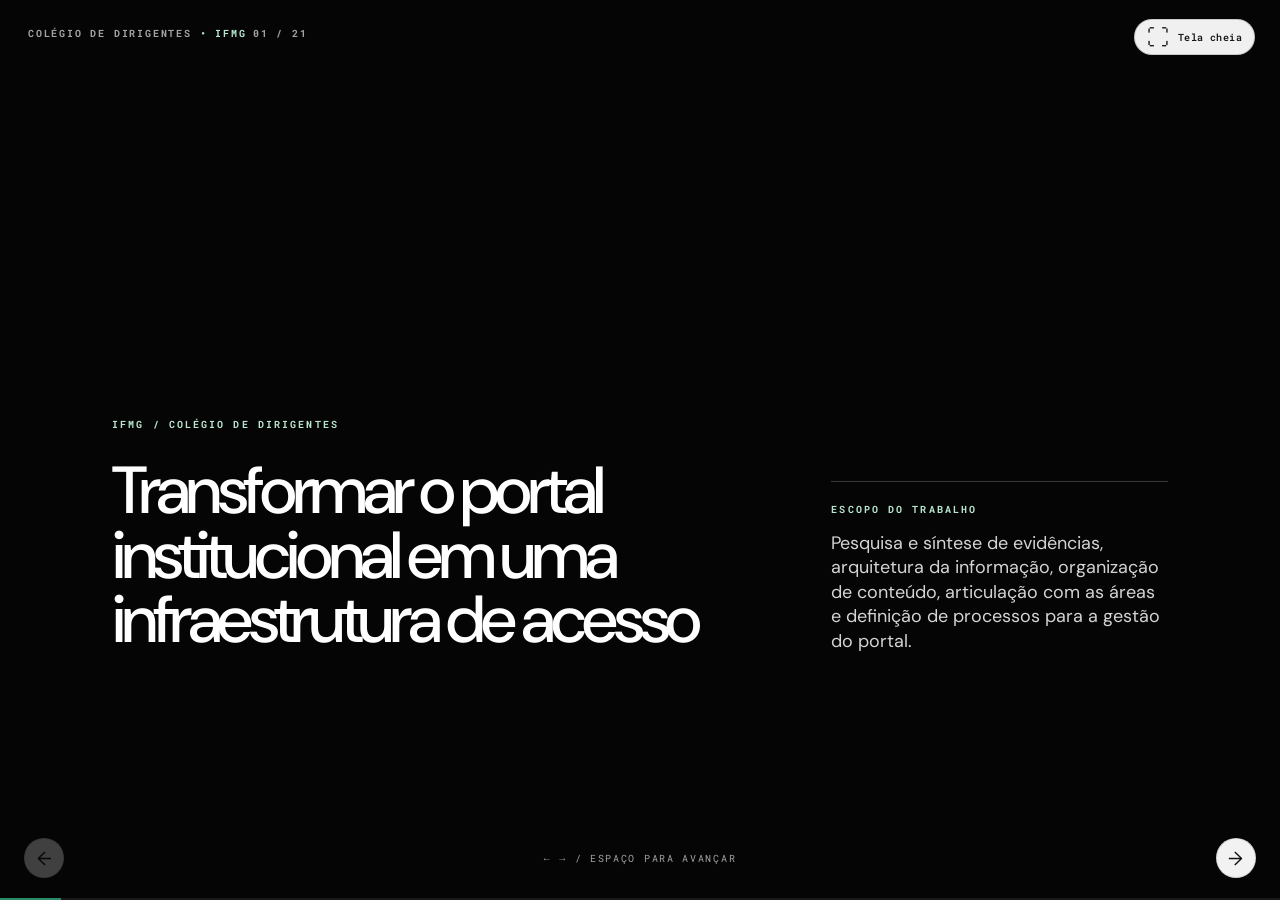
==== codir/index.html @ 14ea2010 "Move before-after portal graph comparison immediately before final CODIR synthesis" ====
<!doctype html>
<html lang="pt-BR">
<head>
  <meta charset="utf-8">
  <meta name="viewport" content="width=device-width, initial-scale=1">
  <meta name="color-scheme" content="light dark">
  <meta name="description" content="Pesquisa, arquitetura da informação e governança do portal do IFMG. Apresentação para o Colégio de Dirigentes.">
  <title>IFMG | Pesquisa e arquitetura de acesso ao portal</title>
  <link rel="preconnect" href="https://fonts.googleapis.com">
  <link rel="preconnect" href="https://fonts.gstatic.com" crossorigin>
  <link href="https://fonts.googleapis.com/css2?family=DM+Sans:wght@400;500;600;700&family=Roboto+Mono:wght@400;500;600;700&display=swap" rel="stylesheet">
  <link rel="stylesheet" href="./styles.css">
  <script src="./script.js" defer></script>
</head>
<body>
  <div class="presentation" id="presentation">
    <header class="deck-meta" aria-label="Informações da apresentação">
      <span>Colégio de Dirigentes <span class="accent">• IFMG</span></span>
      <span aria-live="polite" id="slide-counter">01 / 21</span>
    </header>
    <button id="fullscreen-toggle" class="fullscreen-toggle" type="button" aria-label="Ativar tela cheia" aria-pressed="false" title="Ativar tela cheia">
      <span class="fullscreen-icon" aria-hidden="true">⛶</span>
      <span class="fullscreen-label">Tela cheia</span>
    </button>
    <main id="deck" aria-label="Estudo de caso do portal do IFMG">

      <section class="slide dark is-active" data-title="Apresentação" aria-label="Slide 1: Apresentação">
        <div class="slide-inner cover-grid">
          <div class="cover-title">
            <p class="overline mint">IFMG / Colégio de Dirigentes</p>
            <h1>Transformar o portal institucional em uma infraestrutura de acesso</h1>
          </div>
          <div class="cover-side">
            <p class="overline mint">Escopo do trabalho</p>
            <p>Pesquisa e síntese de evidências, arquitetura da informação, organização de conteúdo, articulação com as áreas e definição de processos para a gestão do portal.</p>
          </div>
        </div>
      </section>

      <section class="slide dark graph-intro-slide" data-title="Mapa da Reitoria" aria-label="Slide 2: Mapa da Reitoria" hidden>
        <div class="slide-inner graph-intro-inner">
          <div class="graph-intro-heading">
            <p class="overline mint">O ponto de partida / portal da Reitoria</p>
            <h2>Centenas de páginas conectadas. Onde está o caminho para quem precisa de um serviço?</h2>
          </div>
          <div class="graph-intro-viewport">
            <iframe id="reitoria-graph" title="Mapa interativo das páginas e conexões da estrutura anterior do portal da Reitoria do IFMG" src="./grafo/index.html" loading="lazy" allowfullscreen></iframe>
          </div>
          <div class="graph-intro-caption">
            <span>Visualização exploratória das páginas e de seus vínculos. As linhas não representam trajetos reais dos visitantes.</span>
            <a href="https://github.com/leorruas/sitedoifmggrafo" target="_blank" rel="noopener noreferrer">Fonte: grafo da Reitoria ↗</a>
          </div>
        </div>
      </section>

      <section class="slide" data-title="O problema" aria-label="Slide 3: O problema" hidden>
        <div class="slide-inner">
          <div class="slide-heading"><p class="overline green">O problema</p><h2>O desafio é facilitar o acesso aos serviços sem exigir que o público conheça a estrutura do IFMG</h2></div>
          <div class="cols cols-8-4 align-center">
            <figure class="screenshot"><figcaption><span>Portal atual / página inicial</span><span>Página inicial</span></figcaption><div class="shot"><img src="https://leoruas.com/ge-vernova/old-ifmg-portal.png" alt="Portal atual do IFMG, com diferentes níveis de navegação governamental, institucional e de serviços" loading="lazy"></div></figure>
            <div class="side-copy"><h3>A página atual reúne três modelos de navegação que competem entre si.</h3>
              <div class="notes"><div class="note"><strong>Estrutura institucional em primeiro lugar</strong><p>Camadas governamentais e institucionais disputam a atenção antes mesmo de o visitante iniciar uma tarefa.</p></div><div class="note"><strong>Serviços misturados a sistemas</strong><p>Processos seletivos, sistemas para servidores, ouvidoria, imprensa e orçamento aparecem no mesmo nível de navegação.</p></div><div class="note"><strong>Notícias como caminho alternativo</strong><p>Notícias publicadas em ordem cronológica reúnem ações com prazo definido que precisam de páginas permanentes de serviço.</p></div></div>
            </div>
          </div>
        </div>
      </section>

      <section class="slide" data-title="Evidências" aria-label="Slide 4: Evidências" hidden>
        <div class="slide-inner">
          <div class="slide-heading"><p class="overline green">Evidências</p><h2>As páginas mais acessadas indicavam onde as pessoas buscavam informações e serviços</h2></div>
          <div class="cols cols-8-4 align-bottom">
            <div class="graph"><div class="graph-total"><b>8,5 mi</b><span class="overline muted">visualizações anuais / 100 mil endereços analisados</span></div>
              <div class="bar-row"><div class="bar-top"><span>Ecossistema de notícias</span><span>2,52 mi · 29,57%</span></div><div class="bar"><i style="width:100%"></i></div></div>
              <div class="bar-row"><div class="bar-top"><span>Busca interna</span><span>1,05 mi · 12,29%</span></div><div class="bar"><i style="width:41.6%"></i></div></div>
              <div class="bar-row"><div class="bar-top"><span>Processos seletivos</span><span>790 mil · 9,28%</span></div><div class="bar"><i style="width:31.4%"></i></div></div>
              <div class="bar-row"><div class="bar-top"><span>Página inicial</span><span>567 mil · 6,66%</span></div><div class="bar"><i style="width:22.5%"></i></div></div>
              <p class="source-line">Fonte: exportação anual do GA4, de 13 abr. 2025 a 14 abr. 2026</p>
            </div>
            <div class="notes"><div class="note"><strong>Consequência para o projeto</strong><p>A navegação principal precisava facilitar o acesso a processos seletivos, cursos, notícias, busca e páginas dos campi.</p></div><div class="note"><strong>Limite da evidência</strong><p>O volume de acessos ajudou a definir o que investigar, mas não permitiu identificar os visitantes nem confirmar se concluíram suas tarefas.</p></div></div>
          </div>
        </div>
      </section>

      <section class="slide" data-title="Diagnóstico da busca" aria-label="Slide 5: Diagnóstico da busca" hidden>
        <div class="slide-inner">
          <div class="slide-heading"><p class="overline green">Diagnóstico da busca</p><h2>A busca interna tinha um volume comparável ao dos processos seletivos, mas indicadores de uso muito piores</h2></div>
          <div class="cols cols-8-4 align-center">
            <div><div class="audit-grid" role="table" aria-label="Comparação entre busca interna e processos seletivos"><div class="audit-h" role="columnheader">Grupo de páginas analisado</div><div class="audit-h" role="columnheader">Taxa de rejeição</div><div class="audit-h" role="columnheader">Tempo de engajamento</div>
                <div class="audit-name" role="cell">Busca interna <small>1,05 mi de visualizações</small></div><div class="audit-number green-text" role="cell">79,13%</div><div class="audit-number" role="cell">5,58 s</div>
                <div class="audit-name" role="cell">Processos seletivos <small>790 mil visualizações</small></div><div class="audit-number" role="cell">16,62%</div><div class="audit-number" role="cell">23,09 s</div>
              </div><p class="highlight-line">Uma das variantes de endereço, <span class="green-text">/portal/search</span>, apresentou taxa de rejeição de 95,03% e tempo de engajamento de 0,20 segundo.</p></div>
            <div><div class="notes"><div class="note"><strong>Interpretação</strong><p>A busca tinha relevância semelhante à dos processos seletivos em volume. Os indicadores sugeriam problemas de experiência e possíveis limitações na medição.</p></div><div class="note"><strong>Resposta de projeto</strong><p>Unificar o endereço da busca e medir termos pesquisados, cliques nos resultados, refinamentos, buscas sem retorno, ações principais e saídas para sistemas externos.</p></div></div><p class="source-line">Fonte: exportação anual do GA4, agrupamentos de endereços auditados</p></div>
          </div>
        </div>
      </section>

      <section class="slide" data-title="Pesquisa com apoio de IA" aria-label="Slide 6: Pesquisa com apoio de IA" hidden>
        <div class="slide-inner">
          <div class="slide-heading"><p class="overline green">Pesquisa com apoio de IA</p><h2>A IA acelerou a síntese, enquanto os critérios de evidência definiram quais conclusões eram sustentáveis</h2></div>
          <div class="cols cols-8-4 align-center">
            <div><div class="process-grid">
              <article><p class="overline green">01 / Fontes</p><h3>Dados de acesso, entrevistas, testes e contribuições das áreas envolvidas</h3></article>
              <article><p class="overline green">02 / Conferência</p><h3>Conferir unidades, dados ausentes, duplicidades, filtros e totais antes da análise</h3></article>
              <article><p class="overline green">03 / Síntese</p><h3>Usar modelos de linguagem para organizar e cruzar informações, sem inventar evidências</h3></article>
              <article class="selected"><p class="overline green">04 / Decisão</p><h3>Classificar o grau de certeza antes de transformar os achados em decisões de projeto</h3></article>
            </div><div class="evidence-scale"><span>Evidência direta</span><span>Síntese validada</span><span>Inferência <small>com grau de confiança</small></span><span>Hipótese</span><span class="green-text">Recomendação</span></div></div>
            <div class="side-copy"><h3>A organização da pesquisa em uma base de conhecimento permitiu revisar fontes, reproduzir análises e usar IA com mais controle.</h3><div class="notes"><div class="note"><strong>Método adotado</strong><p>Foram definidos critérios de registro para que cada relatório informasse a origem dos dados, o período analisado, as verificações realizadas e os limites das conclusões.</p></div><div class="note"><strong>Por que isso importa</strong><p>O método buscou evitar erros como confundir acessos com pessoas, tratar correlação como causa ou aceitar conclusões sem fundamento produzidas por IA.</p></div></div></div>
          </div>
        </div>
      </section>

      <section class="slide" data-title="Modelo de conteúdo" aria-label="Slide 7: Modelo de conteúdo" hidden>
        <div class="slide-inner"><div class="slide-heading"><p class="overline green">Modelo de conteúdo</p><h2>As notícias estavam sendo usadas como acesso a serviços, o que dificultava encontrar tarefas recorrentes</h2></div>
          <div class="cols cols-half">
            <article class="comparison"><p class="overline muted">Notícia em ordem cronológica</p><h3>Aviso, prazo e abertura de inscrições</h3><div class="timeline"><i></i></div><p>Útil no momento da publicação, mas cada vez mais difícil de localizar com o tempo.</p></article>
            <article class="comparison selected"><p class="overline green">Página permanente de serviço</p><h3>Quem pode solicitar, etapas, documentos e como proceder</h3><div class="action-tag">Iniciar solicitação</div><p>Caminho permanente para a tarefa, associado a notícias e avisos quando necessário.</p></article>
          </div>
        </div>
      </section>

      <section class="slide" data-title="Proposta" aria-label="Slide 8: Proposta" hidden>
        <div class="slide-inner">
          <div class="slide-heading"><p class="overline green">Proposta</p><h2>A proposta combina acesso por necessidades do público com informações sobre a estrutura institucional</h2></div>
          <div class="cols cols-8-4 align-center">
            <figure class="screenshot"><figcaption><span>Proposta / nova página inicial</span><span>Navegação da página inicial</span></figcaption><div class="shot"><img src="https://leoruas.com/ge-vernova/new-ifmg-portal.png" alt="Proposta de portal com navegação organizada por tarefas e públicos" loading="lazy"></div></figure>
            <div class="side-copy"><h3>A proposta de página inicial materializa essa organização combinada.</h3><div class="notes"><div class="note"><strong>Acessos principais</strong><p>Processos seletivos, cursos, campi e informações institucionais têm entradas claras e compartilhadas.</p></div><div class="note"><strong>Acesso por necessidade</strong><p>Estudantes, servidores, comunidade e transparência ganham caminhos reconhecíveis, sem dividir o portal em áreas isoladas.</p></div><div class="note"><strong>Acesso direto aos serviços</strong><p>O menu de estudantes apresenta serviços como assistência, bibliotecas e solicitações de atendimento.</p></div></div></div>
          </div>
        </div>
      </section>

      <section class="slide" data-title="Critérios de decisão" aria-label="Slide 9: Critérios de decisão" hidden>
        <div class="slide-inner">
          <div class="slide-heading"><p class="overline green">Critérios de decisão</p><h2>O volume de acessos foi um dos critérios, sem se sobrepor à importância dos serviços públicos</h2></div>
          <div class="cols cols-8-4 align-center">
            <div><div class="matrix-label"><span>Eixo Y · Importância institucional ↑</span><span>Eixo X · Alcance observado →</span></div>
              <div class="decision-matrix">
                <article><p class="overline green">Preservar a visibilidade</p><p>Essencial, mesmo com menos acessos</p><div class="tags"><span>Transparência</span><span>Ouvidoria</span></div></article>
                <article><p class="overline green">Prioridade na navegação</p><p>Acessos de destaque e relevância pública</p><div class="tags"><span>Processos seletivos</span></div></article>
                <article><p class="overline muted">Acesso contextual</p><p>Importante, mas mais útil no contexto da tarefa</p><div class="tags neutral"><span>Assistência estudantil</span></div></article>
                <article><p class="overline muted">Conteúdos de alta demanda</p><p>Acessos visíveis, associados a páginas de serviço permanentes</p><div class="tags neutral"><span>Cursos</span><span>Notícias</span></div></article>
              </div><div class="matrix-label"><span>Menor alcance observado</span><span>Menor importância institucional</span></div>
            </div>
            <div class="side-copy"><h3>O menu precisava considerar a demanda de acesso e a responsabilidade pública do IFMG.</h3><div class="notes"><div class="note"><strong>Critério adotado</strong><p>Dar destaque aos caminhos mais procurados e preservar o acesso direto a direitos, transparência e controle social.</p></div><div class="note"><strong>Escolha envolvida</strong><p>Um menu baseado apenas em volume de acessos poderia reduzir a visibilidade de serviços menos procurados, mas essenciais.</p></div></div></div>
          </div>
        </div>
      </section>

      <section class="slide" data-title="Modelo de conteúdo" aria-label="Slide 10: Modelo de conteúdo" hidden>
        <div class="slide-inner">
          <div class="slide-heading"><p class="overline green">Modelo de conteúdo</p><h2>O Guia do Estudante organizou sistemas em torno das tarefas, em vez dos setores responsáveis</h2></div>
          <div class="cols cols-8-4 align-center">
            <figure class="screenshot"><figcaption><span>Guia do Estudante / conteúdo por tarefa</span><span>Visualização da página</span></figcaption><div class="shot"><img src="https://leoruas.com/ge-vernova/student-guide.png" alt="Guia do Estudante com sistemas acadêmicos e serviços de apoio organizados por tarefa" loading="lazy"></div></figure>
            <div class="side-copy"><h3>A organização da informação parte do que o estudante precisa fazer.</h3><div class="notes"><div class="note"><strong>Tarefa antes do sistema</strong><p>A seção “Sistemas e ferramentas acadêmicas” reúne SUAP, Moodle, e-mail, biblioteca e Wi-Fi em torno de necessidades concretas.</p></div><div class="note"><strong>Explicação do serviço</strong><p>Cada opção explica para que serve antes de exigir que o estudante conheça a sigla ou o nome de um sistema.</p></div><div class="note"><strong>Padrão que pode ser ampliado</strong><p>O mesmo modelo de organização por tarefas pode atender estudantes, servidores, comunidade e futuros alunos.</p></div></div></div>
          </div>
        </div>
      </section>



      <!-- GUIA DO PORTAL: apresentação, navegação e consulta -->
      <section class="slide" data-title="Apresentação do guia" aria-label="Slide 11: Apresentação do guia" hidden>
        <div class="slide-inner">
          <div class="slide-heading"><p class="overline green">Guia do Portal / apresentação</p><h2>Um ponto de referência para quem cria, revisa e administra conteúdo no portal</h2></div>
          <div class="cols cols-8-4 align-center">

            <figure class="guide-figure guide-real-shot">
              <div class="guide-figure-bar"><span>Guia do Portal IFMG</span><span>Captura real da interface</span></div>
              <button class="guide-image-button" type="button" data-zoom-src="./assets/Screenshot%202026-10-14%20at%2015.56.26.png" data-zoom-alt="Página inicial do Guia do Portal: título, campo de pesquisa, entrada Comece aqui, fundamentos e perfis de administrador, moderador, editor e gestor." aria-label="Ampliar: página inicial do Guia do Portal">
                <img src="./assets/Screenshot%202026-10-14%20at%2015.56.26.png" alt="Página inicial do Guia do Portal: título, campo de pesquisa, entrada Comece aqui, fundamentos e perfis de administrador, moderador, editor e gestor." loading="lazy" decoding="async">
                <span class="guide-zoom-hint" aria-hidden="true">Ampliar ↗</span>
              </button>
              <figcaption>Página inicial: orientações iniciais, fundamentos, busca e entrada por função.</figcaption>
            </figure>
            <div class="guide-aside">
              <p class="guide-lead">O Guia do Portal reúne orientações práticas e critérios para o trabalho contínuo das equipes.</p>
              <div class="notes">
                <div class="note"><strong>Comece aqui</strong><p>Apresenta a finalidade do guia, o acesso ao Wagtail e como localizar uma orientação.</p></div>
                <div class="note"><strong>Fundamentos</strong><p>Reúne referências para linguagem simples, acessibilidade, arquitetura da informação e avaliação dos conteúdos.</p></div>
                <div class="note"><strong>Encontre sua tarefa</strong><p>O usuário pode começar pelo seu papel ou pelo campo de busca.</p></div>
              </div>
            </div>
          </div>
        </div>
      </section>

      <!-- GUIA DO PORTAL: perfis e tarefas -->
      <section class="slide" data-title="Perfis e tarefas" aria-label="Slide 12: Perfis e tarefas" hidden>
        <div class="slide-inner">
          <div class="slide-heading"><p class="overline green">Guia do Portal / organização do trabalho</p><h2>A orientação começa pela função exercida e pela tarefa que precisa ser realizada</h2></div>
          <div class="cols cols-8-4 align-center">

            <figure class="guide-figure guide-real-shot">
              <div class="guide-figure-bar"><span>Guia do Portal IFMG</span><span>Captura real da interface</span></div>
              <button class="guide-image-button" type="button" data-zoom-src="./assets/Screenshot%202026-10-14%20at%2015.57.12.png" data-zoom-alt="Página do perfil editor do Guia do Portal, com tarefas como encontrar uma página, escolher tipo de conteúdo, criar página, montar blocos e enviar para revisão." aria-label="Ampliar: página do perfil editor">
                <img src="./assets/Screenshot%202026-10-14%20at%2015.57.12.png" alt="Página do perfil editor do Guia do Portal, com tarefas como encontrar uma página, escolher tipo de conteúdo, criar página, montar blocos e enviar para revisão." loading="lazy" decoding="async">
                <span class="guide-zoom-hint" aria-hidden="true">Ampliar ↗</span>
              </button>
              <figcaption>Exemplo do perfil editor: ações descritas em linguagem de tarefa.</figcaption>
            </figure>
            <div class="guide-aside">
              <p class="guide-lead">As pessoas não precisam conhecer a organização interna do Wagtail para encontrar o procedimento adequado.</p>
              <div class="notes">
                <div class="note"><strong>Funções definidas</strong><p>Gestor, administrador, moderador e editor têm entradas que explicam responsabilidades e limites de atuação.</p></div>
                <div class="note"><strong>Tarefas concretas</strong><p>“Quero criar ou editar uma página”, “quero montar uma página com blocos” e “quero enviar para revisão” são exemplos de caminhos.</p></div>
                <div class="note"><strong>Do início à conferência</strong><p>Os procedimentos orientam a preparação, a execução, as verificações e o encaminhamento para a próxima etapa.</p></div>
              </div>
            </div>
          </div>
        </div>
      </section>

      <!-- GUIA DO PORTAL: mapa de relações -->
      <section class="slide" data-title="Mapa da estrutura" aria-label="Slide 13: Mapa da estrutura" hidden>
        <div class="slide-inner">
          <div class="slide-heading"><p class="overline green">Guia do Portal / visualização da estrutura</p><h2>Um mapa permite explorar como as páginas do portal se organizam e se relacionam</h2></div>
          <div class="cols cols-8-4 align-center">

            <figure class="guide-figure guide-real-shot">
              <div class="guide-figure-bar"><span>Guia do Portal IFMG</span><span>Captura real da interface</span></div>
              <button class="guide-image-button" type="button" data-zoom-src="./assets/Screenshot%202026-10-14%20at%2015.56.38.png" data-zoom-alt="Página Mapa da estrutura do Portal, com busca de páginas, um grafo de conexões entre páginas e painel lateral com detalhes e link para abrir uma página." aria-label="Ampliar: mapa da estrutura do portal">
                <img src="./assets/Screenshot%202026-10-14%20at%2015.56.38.png" alt="Página Mapa da estrutura do Portal, com busca de páginas, um grafo de conexões entre páginas e painel lateral com detalhes e link para abrir uma página." loading="lazy" decoding="async">
                <span class="guide-zoom-hint" aria-hidden="true">Ampliar ↗</span>
              </button>
              <figcaption>O mapa permite localizar uma página e explorar suas relações com outras.</figcaption>
            </figure>
            <div class="guide-aside">
              <p class="guide-lead">A visualização conecta a orientação de trabalho à estrutura de páginas do portal.</p>
              <div class="notes">
                <div class="note"><strong>Visão de conjunto</strong><p>O mapa representa páginas e vínculos que ajudam a compreender os caminhos de navegação.</p></div>
                <div class="note"><strong>Exploração direta</strong><p>É possível pesquisar um endereço, selecionar um nó e abrir a página correspondente no portal.</p></div>
                <div class="note"><strong>Construção gradual</strong><p>O próprio guia informa que o mapa está em construção e apresenta somente relações já mapeadas.</p></div>
              </div>
            </div>
          </div>
        </div>
      </section>

      <!-- GUIA DO PORTAL: busca atual e evolução -->
      <section class="slide" data-title="Busca por intenção" aria-label="Slide 14: Busca por intenção" hidden>
        <div class="slide-inner">
          <div class="slide-heading"><p class="overline green">Guia do Portal / evolução da busca</p><h2>Encontrar uma tarefa descrevendo o que se precisa fazer, mesmo sem conhecer o nome do procedimento</h2></div>
          <div class="cols cols-8-4 align-center">
            <div class="semantic-demo">
              <p class="overline green">Exemplo de consulta / tarefas do guia</p>
              <div class="semantic-search-bar" aria-label="Exemplo ilustrativo de uma busca por intenção"><span class="search-symbol" aria-hidden="true">⌕</span><span>Quero enviar uma página para revisão</span><span class="semantic-enter" aria-hidden="true">↵</span></div>
              <div class="semantic-results">
                <p class="overline muted">Páginas existentes do Guia do Portal relacionadas à tarefa</p>
                <div class="semantic-result"><span class="semantic-result-number">01</span><div><strong>Sou editor e quero conferir uma página antes de enviar e acompanhar seu status</strong><p>Verificar a página e acompanhar seu estado</p></div><span class="semantic-result-arrow" aria-hidden="true">↗</span></div>
                <div class="semantic-result"><span class="semantic-result-number">02</span><div><strong>Sou editor e quero enviar uma página pronta para revisão</strong><p>Encaminhar o conteúdo para moderação</p></div><span class="semantic-result-arrow" aria-hidden="true">↗</span></div>
              </div>
              <p class="guide-aside-foot">Os nomes das páginas são reais. A ordem ilustrada não corresponde a um resultado medido da busca.</p>
            </div>
            <div class="guide-aside">
              <div class="roadmap-status"><span class="roadmap-status-tag">O que já existe</span><p>Campo de pesquisa no guia, com resultados por relevância, considerando títulos, termos relacionados e aproximações de escrita.</p></div>
              <div class="roadmap-status upcoming"><span class="roadmap-status-tag">Próxima etapa</span><p>Melhorar a busca por tarefas com termos alternativos, títulos claros e ajustes de relevância a partir das consultas das pessoas.</p></div>
              <p class="guide-aside-foot">A busca complementa a navegação por função e pode melhorar sem depender de um modelo de linguagem no navegador.</p>
            </div>
          </div>
        </div>
      </section>

      <!-- GUIA DO PORTAL: IA e apoio à produção de conteúdo -->
      <section class="slide" data-title="IA e blocos do Wagtail" aria-label="Slide 15: IA e blocos do Wagtail" hidden>
        <div class="slide-inner">
          <div class="slide-heading"><p class="overline green">Guia do Portal / ferramentas de apoio</p><h2>O guia já ensina a usar IA para preparar páginas e escolher os blocos adequados no Wagtail</h2></div>
          <div class="cols cols-8-4 align-center">

            <figure class="guide-figure guide-real-shot">
              <div class="guide-figure-bar"><span>Guia do Portal IFMG</span><span>Captura real da interface</span></div>
              <button class="guide-image-button" type="button" data-zoom-src="./assets/Screenshot%202026-10-14%20at%2015.56.59.png" data-zoom-alt="Página do Guia do Portal intitulada Como usar uma IA como apoio para trabalhar com este guia; o índice inclui revisão de textos, checklists, imagens e escolha de blocos de uma página." aria-label="Ampliar: orientações de IA no guia">
                <img src="./assets/Screenshot%202026-10-14%20at%2015.56.59.png" alt="Página do Guia do Portal intitulada Como usar uma IA como apoio para trabalhar com este guia; o índice inclui revisão de textos, checklists, imagens e escolha de blocos de uma página." loading="lazy" decoding="async">
                <span class="guide-zoom-hint" aria-hidden="true">Ampliar ↗</span>
              </button>
              <figcaption>O guia apresenta instruções e exemplos de prompts para apoiar o trabalho editorial.</figcaption>
            </figure>
            <div class="guide-aside">
              <p class="guide-lead">Uma pessoa pode descrever o conteúdo que precisa criar e pedir ajuda para organizar sua estrutura.</p>
              <div class="notes">
                <div class="note"><strong>Sugestão de blocos</strong><p>A IA pode indicar quando usar Introdução, Texto, Coleção, Links, Link único ou FAQ, com base nos blocos documentados no guia.</p></div>
                <div class="note"><strong>Apoio à elaboração</strong><p>Há orientações para revisar textos, criar checklists, preparar imagens e explicar procedimentos.</p></div>
                <div class="note"><strong>Validação humana</strong><p>Fontes, permissões, conteúdo e publicação permanecem sob responsabilidade das equipes.</p></div>
              </div>
              <p class="guide-aside-foot">O guia descreve o uso de assistentes externos. A geração automática de páginas dentro do Wagtail ainda não está demonstrada como recurso ativo.</p>
              <a class="guide-link" href="https://github.com/leorruas/guiaportalifmg" target="_blank" rel="noopener noreferrer">Consultar o Guia do Portal ↗</a>
            </div>
          </div>
        </div>
      </section>

      <section class="slide" data-title="Articulação entre áreas" aria-label="Slide 16: Articulação entre áreas" hidden>
        <div class="slide-inner">
          <div class="slide-heading"><p class="overline green">Articulação entre áreas</p><h2>O trabalho entre áreas buscou distribuir responsabilidades e tornar as decisões mais claras</h2></div>
          <div class="stakeholders">
            <article><p class="overline green">PROEN</p><h3>Precisão acadêmica</h3><p>Ajudou a apresentar com mais clareza as oportunidades de estudar no IFMG, considerando referências de outras instituições e diferentes contextos acadêmicos.</p></article>
            <article><p class="overline green">DTI</p><h3>Viabilidade técnica</h3><p>Considerou limites da migração, permissões e coleções do Wagtail, além de possíveis integrações.</p></article>
            <article><p class="overline green">Comunicação dos campi</p><h3>Realidade da operação</h3><p>Contribuiu para definir responsabilidades, diferenças entre campi e condições para projetos-piloto.</p></article>
          </div><p class="collab-rule">Cada mudança precisava indicar: problema · público · evidência ou hipótese · escopo · responsável · verificação</p>
        </div>
      </section>


      <section class="slide" data-title="Testes de Ouro Branco" aria-label="Slide 17: Testes de Ouro Branco" hidden>
        <div class="slide-inner">
          <div class="slide-heading"><p class="overline green">Ouro Branco / testes de usabilidade</p><h2>As pessoas reconhecem a área de acesso, mas algumas tarefas continuam difíceis de encontrar</h2></div>
          <div class="pilot-context">
            <span class="pilot-context-main"><b>5</b> estudantes <span aria-hidden="true">·</span> 20 a 31 de agosto de 2026</span>
            <span>Protótipo do Campus Ouro Branco <span aria-hidden="true">·</span> testes moderados</span>
          </div>
          <div class="cols cols-8-4 align-center">
            <div class="pilot-results" role="group" aria-label="Conclusão de tarefas entre estudantes">
              <div class="pilot-results-head"><span>Tarefa</span><span>Conclusões observadas</span></div>
              <div class="pilot-result">
                <div class="pilot-result-top"><span>Calendário acadêmico</span><b>3 de 5</b></div>
                <div class="pilot-track" role="img" aria-label="Calendário acadêmico: 3 conclusões em 5 tentativas"><i style="width:60%"></i></div>
                <p>Dificuldade média registrada: 4,2 de 7</p>
              </div>
              <div class="pilot-result">
                <div class="pilot-result-top"><span>Monitoria</span><b>2 de 5</b></div>
                <div class="pilot-track" role="img" aria-label="Monitoria: 2 conclusões em 5 tentativas"><i style="width:40%"></i></div>
                <p>Dificuldade média registrada: 4,2 de 7</p>
              </div>
              <div class="pilot-result">
                <div class="pilot-result-top"><span>Secretaria acadêmica</span><b>4 de 4</b></div>
                <div class="pilot-track pilot-track-positive" role="img" aria-label="Secretaria acadêmica: 4 conclusões em 4 tentativas"><i style="width:100%"></i></div>
                <p>O serviço foi encontrado nas tarefas em que foi aplicado.</p>
              </div>
              <div class="pilot-result">
                <div class="pilot-result-top"><span>Biblioteca e renovação</span><b>2 de 2</b></div>
                <div class="pilot-track pilot-track-positive" role="img" aria-label="Biblioteca e renovação: 2 conclusões em 2 tentativas"><i style="width:100%"></i></div>
                <p>Dificuldade média registrada: 2 de 7.</p>
              </div>
            </div>
            <div class="pilot-reading">
              <h3>O problema se concentra na passagem do menu para a tarefa.</h3>
              <div class="notes">
                <div class="note"><strong>O que funcionou</strong><p>“Vida acadêmica” fez sentido para estudantes, e os caminhos de secretaria e biblioteca foram encontrados nas tarefas aplicadas.</p></div>
                <div class="note"><strong>O que precisa mudar</strong><p>Calendário, horários de aula e monitoria aparecem agrupados de uma forma que não comunica cada necessidade.</p></div>
                <div class="note"><strong>Limite da leitura</strong><p>As tarefas não foram aplicadas igualmente a todas as pessoas. Estes números orientam melhorias no protótipo, sem representar todo o campus.</p></div>
              </div>
            </div>
          </div>
          <p class="pilot-source">Fonte: <a href="https://github.com/leorruas/novo-portal/blob/main/02%20-%20Pesquisa%20(UXR)/testes-de-usabilidade/relatorios/02%20-%20relat%C3%B3rio%20testes%20Ouro%20Branco.md" target="_blank" rel="noopener noreferrer">relatório dos testes de Ouro Branco ↗</a>. Contagens por tarefa aplicada; não equivalem a taxas populacionais.</p>
        </div>
      </section>

      <section class="slide" data-title="Aprendizados com servidores" aria-label="Slide 18: Aprendizados com servidores" hidden>
        <div class="slide-inner">
          <div class="slide-heading"><p class="overline green">Ouro Branco / testes com servidores</p><h2>As dificuldades revelam onde a organização do campus precisa dialogar com as tarefas de trabalho</h2></div>
          <div class="pilot-context">
            <span class="pilot-context-main"><b>3</b> sessões documentadas com servidores</span>
            <span>Agosto e setembro de 2026</span>
          </div>
          <div class="pilot-cards">
            <article>
              <p class="overline green">Suporte de TI</p>
              <h3>O nome da ação importa mais do que o sistema utilizado.</h3>
              <p>Na primeira consolidação, 1 de 2 servidores encontrou o caminho. Na terceira sessão, o acesso também exigiu dicas. “Abrir chamado”, “Suporte de TI” e “Trocar senha” precisam aparecer explicitamente.</p>
            </article>
            <article>
              <p class="overline green">Documentos dos cursos</p>
              <h3>O PPC precisa ser acessível a partir do contexto do curso.</h3>
              <p>Na sessão de 8 de setembro, o PPC não foi encontrado sem intervenção: dificuldade de 7/7. O caminho por “Vida acadêmica” não era o esperado por quem buscava informações como servidora.</p>
            </article>
            <article>
              <p class="overline green">Navegação e contexto</p>
              <h3>É necessário explicar a relação entre portal geral e campus.</h3>
              <p>A terceira sessão mostrou confusão entre os dois menus e preferência pelo site anterior. Ao mesmo tempo, a orientação sobre atestado foi localizada sem dica em Gestão de Pessoas.</p>
            </article>
          </div>
        </div>
      </section>

      <section class="slide" data-title="Próxima iteração" aria-label="Slide 19: Próxima iteração" hidden>
        <div class="slide-inner">
          <div class="slide-heading"><p class="overline green">Ouro Branco / decisões a partir da pesquisa</p><h2>Os testes já indicam ajustes concretos antes de levar o modelo a outros campi</h2></div>
          <div class="cols cols-7-5 align-center">
            <figure class="screenshot"><figcaption><span>Campus Ouro Branco / protótipo</span><span>Arquitetura em validação</span></figcaption><div class="shot"><img src="https://leoruas.com/ge-vernova/ouro-branco-pilot.png" alt="Protótipo do portal de Ouro Branco, utilizado como referência para as melhorias da arquitetura acadêmica" loading="lazy"></div></figure>
            <div class="side-copy">
              <h3>A arquitetura evolui com base no comportamento observado.</h3>
              <div class="notes">
                <div class="note"><strong>Separar tarefas recorrentes</strong><p>Criar entradas claras para calendário acadêmico, horários de aula e monitoria, com destino direto para cada ação.</p></div>
                <div class="note"><strong>Criar caminhos cruzados</strong><p>Disponibilizar PPC, estágio e documentos do curso também no contexto de Cursos, preservando uma fonte de conteúdo.</p></div>
                <div class="note"><strong>Nomear ações de suporte</strong><p>Expor “Suporte de TI”, “Abrir chamado” e “Trocar senha”, explicando o encaminhamento pelo SUAP.</p></div>
                <div class="note"><strong>Corrigir e testar novamente</strong><p>Reaplicar tarefas críticas com estudantes e servidores de perfis distintos, registrando conclusão sem ajuda, dificuldade, dispositivo e versão do protótipo.</p></div>
              </div>
            </div>
          </div>
        </div>
      </section>

      <!-- ENCERRAMENTO: os dois grafos juntos para comparar a estrutura mapeada e a proposta -->
      <section class="slide dark graph-intro-slide graph-compare-slide" data-title="A transformação" aria-label="Slide 20: A transformação" hidden>
        <div class="slide-inner graph-compare-inner">
          <div class="graph-compare-heading">
            <p class="overline mint">Do diagnóstico à proposta</p>
            <h2>Da rede de páginas à organização dos caminhos de acesso</h2>
            <p>Dois mapas para visualizar a mudança na lógica de organização do portal.</p>
          </div>
          <div class="graph-compare-panels" id="graph-compare-panels">
            <figure class="graph-compare-card" data-compare-card>
              <div class="graph-compare-card-header">
                <div>
                  <p class="overline mint">Estrutura mapeada / Reitoria</p>
                  <h3>Portal atual</h3>
                </div>
                <button class="graph-compare-expand" type="button" aria-expanded="false" aria-label="Ampliar grafo do portal atual">Ampliar ↗</button>
              </div>
              <div class="graph-compare-viewport">
                <iframe id="reitoria-graph-compare" title="Grafo do portal atual da Reitoria: rede de páginas e seus vínculos" src="./grafo/index.html?comparacao=1" loading="lazy"></iframe>
              </div>
              <figcaption>Mapa de páginas e conexões da Reitoria · <a href="https://github.com/leorruas/sitedoifmggrafo" target="_blank" rel="noopener noreferrer">Ver fonte ↗</a></figcaption>
            </figure>
            <figure class="graph-compare-card" data-compare-card>
              <div class="graph-compare-card-header">
                <div>
                  <p class="overline mint">Arquitetura proposta / Portal IFMG</p>
                  <h3>Organização por necessidades</h3>
                </div>
                <button class="graph-compare-expand" type="button" aria-expanded="false" aria-label="Ampliar grafo da arquitetura proposta">Ampliar ↗</button>
              </div>
              <div class="graph-compare-viewport">
                <iframe id="guide-distance-graph" title="Grafo do Guia do Portal com distâncias de um, dois e três cliques a partir da Home" src="./grafo-guia/index.html?comparacao=1" loading="lazy"></iframe>
              </div>
              <figcaption>Distância da Home no recorte já mapeado · <a href="https://github.com/leorruas/guiaportalifmg" target="_blank" rel="noopener noreferrer">Ver fonte ↗</a></figcaption>
            </figure>
          </div>
          <p class="graph-compare-foot">Os mapas têm abrangências diferentes: a proposta ainda está em construção. A comparação mostra princípios de organização, não uma redução comprovada do número de páginas nem a conclusão de tarefas em três cliques.</p>
        </div>
      </section>




      <section class="slide dark" data-title="Síntese" aria-label="Slide 21: Síntese" hidden>
        <div class="slide-inner cover-grid closing-grid">
          <div><p class="overline mint">O que permanece</p><h2>Facilitar o acesso à informação é uma capacidade institucional que depende de organização e gestão contínuas.</h2></div>
          <div class="cover-side closing-side"><div><p class="overline mint">01 / Problema redefinido</p><p>O redesenho do portal passou a ser tratado como um problema de acesso.</p></div><div><p class="overline mint">02 / Organização proposta</p><p>Necessidades dos públicos e serviços orientaram a arquitetura da informação.</p></div><div><p class="overline mint">03 / Continuidade</p><p>A gestão do conteúdo permite manter essa organização ao longo do tempo.</p></div></div>
        </div>
      </section>

    </main>
    <dialog class="guide-lightbox" id="guide-lightbox" aria-label="Imagem do Guia do Portal ampliada">
      <div class="guide-lightbox-bar"><span>Guia do Portal IFMG</span><button type="button" id="guide-lightbox-close" aria-label="Fechar imagem ampliada">Fechar ✕</button></div>
      <img id="guide-lightbox-image" src="" alt="">
    </dialog>
    <nav class="deck-nav" aria-label="Controles da apresentação">
      <button id="previous" class="nav-arrow" type="button" aria-label="Slide anterior" disabled>←</button>
      <span class="nav-hint" aria-hidden="true">← → / espaço para avançar</span>
      <button id="next" class="nav-arrow" type="button" aria-label="Próximo slide">→</button>
    </nav>
    <div class="progress-track" aria-hidden="true"><div id="progress"></div></div>
  </div>
</body>
</html>
---- codir/styles.css ----
/* Standalone conversion of portfolio /ge-vernova. No framework or build step. */
:root {
  --paper: #fafaf8;
  --ink: #171717;
  --green: #2a8c67;
  --mint: #b7e5ce;
  --muted: #737373;
  --line: rgba(0,0,0,.10);
  --font-sans: "DM Sans", Arial, Helvetica, sans-serif;
  --font-mono: "Roboto Mono", "Courier New", monospace;
}
* { box-sizing: border-box; }
html, body { margin:0; width:100%; height:100%; }
body { font-family: var(--font-sans); color:var(--ink); background:var(--paper); overflow:hidden; }
button { font: inherit; }
button:focus-visible, a:focus-visible { outline: 3px solid var(--green); outline-offset: 4px; }
.presentation { height:100vh; height:100dvh; background:var(--paper); transition:background .35s; }
.presentation.has-dark { background: #050505; }
.deck-meta {
  position:fixed; z-index:20; top:27px; left:28px;
  display:flex; align-items:center; gap:.65em;
  font-family:var(--font-mono); font-weight:700; font-size:10px;
  line-height:1.4; letter-spacing:.18em; text-transform:uppercase; color:#a3a3a3;
}
.deck-meta .accent { color:var(--green); }
.has-dark .deck-meta .accent { color:var(--mint); }
#deck { position:relative; height:100%; width:100%; }
.slide {
  position:absolute; inset:0; display:flex; justify-content:center; align-items:center;
  overflow-y:auto; overflow-x:hidden; overscroll-behavior:contain; background:var(--paper); color:var(--ink);
  scrollbar-width:thin; scrollbar-color:#bababa transparent;
}
.slide[hidden] { display:none !important; }
.slide.dark { background:#050505; color:#fff; }
.slide.is-active .slide-inner { animation:arrive .35s ease-out both; }
@keyframes arrive { from { opacity:0; transform:translateY(20px); } to { opacity:1; transform:translateY(0); } }
.slide-inner {
  width:100%; max-width:1152px; margin:auto;
  padding:85px 48px 94px;
}
.overline { margin:0; font-family:var(--font-mono); font-size:10px; line-height:1.6; font-weight:700; letter-spacing:.21em; text-transform:uppercase; }
.green, .green-text { color:var(--green) !important; }
.mint { color:var(--mint) !important; }
.muted { color:var(--muted) !important; }
.slide-heading { max-width:960px; margin:0 0 30px; }
.slide-heading h2 {
  margin:11px 0 0; font-size:clamp(30px,3.15vw,46px); font-weight:500;
  line-height:.99; letter-spacing:-.055em; text-wrap:balance;
}
.cols { display:grid; gap:38px; }
.cols-8-4 { grid-template-columns:minmax(0,2fr) minmax(0,1fr); }
.cols-7-5 { grid-template-columns:minmax(0,7fr) minmax(0,5fr); }
.cols-half { grid-template-columns:1fr 1fr; gap:30px; }
.align-center { align-items:center; }
.align-bottom { align-items:end; }
.align-start { align-items:start; }
.side-copy h3 { font-size:24px; font-weight:500; line-height:1.12; letter-spacing:-.03em; margin:0 0 25px; }
.notes { display:grid; gap:18px; }
.note { padding-top:14px; border-top:1px solid var(--line); }
.note strong {
  display:block; font-family:var(--font-mono); color:var(--green); font-weight:700;
  font-size:10px; text-transform:uppercase; letter-spacing:.2em; line-height:1.6;
}
.note p { color:#616161; line-height:1.33; font-size:15px; margin:8px 0 0; }
.screenshot { margin:0; overflow:hidden; background:#fff; border:1px solid rgba(0,0,0,.15);
  box-shadow:0 16px 35px rgba(0,0,0,.08); }
.screenshot figcaption { display:flex; justify-content:space-between; gap:12px; border-bottom:1px solid var(--line);
  padding:9px 16px; color:#737373; font-family:var(--font-mono);
  font-size:9px; letter-spacing:.16em; line-height:1.4; text-transform:uppercase; }
.shot { width:100%; aspect-ratio:16/8.2; position:relative; overflow:hidden; }
.shot img { position:absolute; inset:0; width:100%; height:100%; object-fit:cover; object-position:top; }
.cover-grid { min-height:66vh; display:grid; grid-template-columns:2fr 1fr; gap:46px; align-items:end; }
.cover-title h1, .closing-grid h2 { margin:26px 0 0; font-size:clamp(47px,5.2vw,72px);
  font-weight:500; line-height:.97; letter-spacing:-.065em; max-width:950px; }
.cover-side { border-top:1px solid rgba(255,255,255,.20); padding-top:20px; }
.cover-side>p:not(.overline) { font-size:18px; line-height:1.36; color:#d4d4d4; margin:13px 0 0; }
.closing-grid { min-height:58vh; }
.closing-side { display:grid; gap:20px; }
.closing-side>div p:last-child { color:#a3a3a3; line-height:1.33; font-size:14px; margin:6px 0 0; }
.graph-total { display:flex; justify-content:space-between; align-items:baseline; gap:20px; margin-bottom:23px; }
.graph-total b { font-size:53px; font-weight:500; letter-spacing:-.065em; }
.graph-total .overline { font-size:9px; }
.bar-row { margin:0 0 17px; }
.bar-top { display:flex; justify-content:space-between; gap:16px; font-size:14px; margin-bottom:8px; }
.bar-top span:last-child { font-family:var(--font-mono); color:#737373; font-size:12px; white-space:nowrap; }
.bar { height:20px; background:#e5e5e5; }
.bar i { display:block; height:100%; background:var(--green); }
.source-line { margin:25px 0 0; font-family:var(--font-mono); font-size:9px;
  letter-spacing:.14em; color:#aaa; text-transform:uppercase; line-height:1.6; }
.source-line.ruled { border-top:1px solid var(--line); padding-top:14px; }
.audit-grid { display:grid; grid-template-columns:1.4fr 1fr 1fr; border-top:2px solid #171717; }
.audit-grid > * { padding:16px 6px 14px 0; border-bottom:1px solid var(--line); }
.audit-grid .audit-h { font-family:var(--font-mono); text-transform:uppercase; letter-spacing:.13em;
  color:#737373; font-size:9px; font-weight:500; }
.audit-name { font-size:20px; font-weight:500; line-height:1.35; }
.audit-name small { display:block; font-family:var(--font-mono); color:#737373; font-size:11px; font-weight:400; }
.audit-number { font-size:29px; font-weight:500; letter-spacing:-.04em; }
.highlight-line { padding-left:19px; border-left:2px solid var(--green); margin:27px 0 0;
  font-size:18px; font-weight:500; line-height:1.35; }
.process-grid { display:grid; grid-template-columns:repeat(4,minmax(0,1fr)); gap:8px; }
.process-grid article { min-height:196px; border:1px solid rgba(0,0,0,.15); padding:15px; }
.process-grid article.selected { border:2px solid var(--green); background:#f3fbf6; }
.process-grid .overline { font-size:9px; letter-spacing:.12em; }
.process-grid h3 { margin:16px 0 0; font-size:18px; line-height:1.24; letter-spacing:-.02em; font-weight:500; }
.evidence-scale { margin-top:26px; display:grid; grid-template-columns:repeat(5,minmax(0,1fr)); gap:8px; }
.evidence-scale span { border-top:2px solid #171717; padding-top:12px; font-size:9px; font-weight:500; 
  font-family:var(--font-mono); line-height:1.35; letter-spacing:.09em; text-transform:uppercase; }
.evidence-scale span:last-child { border-color:var(--green); }
.evidence-scale small { display:block; font-size:9px; letter-spacing:0; font-style:italic; text-transform:none; color:#737373; }
.comparison { min-height:300px; padding:32px; background:#fff; border:1px solid var(--line); display:flex; flex-direction:column; }
.comparison.selected { border:2px solid var(--green); background:#f3fbf6; }
.comparison h3 { margin:24px 0 0; font-size:30px; font-weight:500; letter-spacing:-.03em; line-height:1.1; max-width:420px; }
.comparison p:last-child { margin:14px 0 0; font-size:14px; color:#737373; }
.timeline { margin-top:auto; padding-top:38px; height:8px; }
.timeline:before { content:""; display:block; height:8px; width:100%; background:#e5e5e5; }
.timeline i { display:block; background:#a3a3a3; height:8px; margin-top:-8px; width:40%; }
.action-tag { align-self:flex-start; background:var(--green); color:#fff; margin-top:auto; padding:12px 15px;
  font-size:11px; letter-spacing:.12em; font-weight:700; text-transform:uppercase; }
.matrix-label { display:flex; justify-content:space-between; gap:10px; margin:0 0 12px;
  color:#737373; text-transform:uppercase; font-size:9px; letter-spacing:.15em; font-family:var(--font-mono); }
.decision-matrix + .matrix-label { margin:12px 0 0; }
.decision-matrix { display:grid; grid-template-columns:1fr 1fr; grid-template-rows:1fr 1fr;
  min-height:315px; background:#fff; border:1px solid rgba(0,0,0,.3); }
.decision-matrix article { padding:20px; min-width:0; }
.decision-matrix article:nth-child(odd) { border-right:1px solid var(--line); }
.decision-matrix article:nth-child(-n+2) { border-bottom:1px solid var(--line); }
.decision-matrix .overline { font-size:9px; letter-spacing:.13em; }
.decision-matrix article>p:nth-child(2) { margin:7px 0 15px; max-width:205px; font-size:13px; line-height:1.25; color:#737373; }
.tags { display:flex; flex-wrap:wrap; gap:7px; }
.tags span { padding:7px 11px; border-radius:20px; color:#fff; font-size:11px; font-weight:700; background:var(--green); }
.tags.neutral span { background:#404040; }
.mini-gallery { display:grid; grid-template-columns:repeat(3,minmax(0,1fr)); gap:12px; }
.mini-shot { background:#0a0a0a; border:1px solid #ddd; margin:0; min-width:0; }
.mini-shot img { width:100%; aspect-ratio:4/3; display:block; object-fit:cover; object-position:top; }
.mini-shot figcaption { color:#d4d4d4; border-top:1px solid #404040; padding:10px;
  font-family:var(--font-mono); text-transform:uppercase; letter-spacing:.10em; font-size:9px; line-height:1.3; }
.operating-intro { font-size:18px; font-weight:600; line-height:1.25; margin:0 0 20px; }
.stakeholders { display:grid; grid-template-columns:repeat(3,minmax(0,1fr)); gap:24px; }
.stakeholders article { border:1px solid var(--line); padding:27px; }
.stakeholders h3 { margin:32px 0 17px; font-weight:500; line-height:1.12; font-size:28px; letter-spacing:-.03em; }
.stakeholders article>p:last-child { font-size:14px; line-height:1.5; color:#616161; }
.collab-rule { margin:36px 0 0; padding-top:24px; text-align:center; border-top:1px solid var(--line);
 font-family:var(--font-mono); font-size:11px; text-transform:uppercase; letter-spacing:.12em; color:#616161; }
/* Modo de apresentação em tela cheia */
.fullscreen-toggle {
  position:fixed; top:19px; right:25px; z-index:22;
  display:inline-flex; gap:9px; align-items:center; justify-content:center;
  min-height:36px; padding:7px 12px;
  border:1px solid rgba(0,0,0,.16); border-radius:20px;
  background:rgba(255,255,255,.94); color:#171717;
  font-family:var(--font-mono); font-size:10px; font-weight:600;
  letter-spacing:.04em; cursor:pointer;
  transition:border-color .2s, background .2s;
}
.fullscreen-toggle:hover { border-color:var(--green); }
.fullscreen-toggle .fullscreen-icon { font-size:22px; font-weight:400; line-height:.7; }
.fullscreen-toggle[hidden] { display:none !important; }
@media(max-width:700px) {
  .fullscreen-toggle { top:10px; right:12px; width:36px; height:36px; padding:0; }
  .fullscreen-toggle .fullscreen-label { display:none; }
  .deck-meta { right:60px; }
}
.deck-nav { position:fixed; inset:auto 24px 22px; z-index:20; display:flex; align-items:center; justify-content:space-between; pointer-events:none; }
.nav-arrow { display:grid; place-items:center; width:40px; height:40px; border:1px solid rgba(0,0,0,.12);
  border-radius:50%; color:#111; background:rgba(255,255,255,.95); font-size:19px; cursor:pointer; pointer-events:auto;
  transition:border-color .2s,opacity .2s; }
.nav-arrow:not(:disabled):hover { border-color:#111; }
.nav-arrow:disabled { opacity:.25; cursor:not-allowed; }
.nav-hint { font-family:var(--font-mono); color:#a3a3a3; font-size:10px; letter-spacing:.17em; text-transform:uppercase; text-align:center; }
.progress-track { position:fixed; bottom:0; height:2px; left:0; right:0; z-index:21; background:rgba(128,128,128,.16); }
#progress { width:7.692%; height:100%; background:var(--green); transition:width .3s; }
@media (max-width:900px) {
  .slide-inner { padding:90px 32px 95px; }
  .cols { gap:23px; }
  .cols-8-4, .cols-7-5 { grid-template-columns:1.5fr 1fr; }
  .process-grid h3 { font-size:15px; }
  .process-grid article { min-height:180px; padding:10px; }
  .note p { font-size:13px; }
  .side-copy h3 { font-size:21px; }
  .cover-title h1, .closing-grid h2 { font-size:54px; }
}
@media (max-width:700px) {
  body { overflow:hidden; }
  .deck-meta { top:15px; left:16px; right:16px; font-size:8px; gap:7px; flex-wrap:wrap; }
  .slide-inner { padding:75px 20px 90px; }
  .slide-heading { margin-bottom:25px; }
  .slide-heading h2 { font-size:clamp(28px,8vw,44px); }
  .cols-8-4, .cols-7-5, .cols-half, .cover-grid { grid-template-columns:1fr; gap:28px; }
  .cover-grid, .closing-grid { min-height:unset; }
  .cover-title h1, .closing-grid h2 { font-size:clamp(44px,11vw,66px); }
  .cover-side { margin-top:15px; }
  .notes { gap:13px; }
  .note { padding-top:10px; }
  .note p { font-size:14px; }
  .side-copy h3 { font-size:23px; }
  .process-grid { grid-template-columns:repeat(2,1fr); }
  .process-grid article { min-height:150px; }
  .process-grid h3 { font-size:17px; }
  .evidence-scale { grid-template-columns:repeat(3,1fr); }
  .comparison { min-height:270px; padding:24px; }
  .decision-matrix { min-height:380px; }
  .decision-matrix article { padding:12px; }
  .decision-matrix .overline { font-size:8px; }
  .tags span { font-size:10px; padding:5px 8px; }
  .audit-name { font-size:16px; }
  .audit-number { font-size:22px; }
  .audit-grid .audit-h { font-size:8px; }
  .mini-gallery { gap:5px; }
  .mini-shot figcaption { font-size:8px; padding:6px; }
  .stakeholders { grid-template-columns:1fr; gap:12px; }
  .stakeholders article { padding:20px; }
  .stakeholders h3 { margin:15px 0 10px; }
  .screenshot figcaption { font-size:8px; padding:7px 9px; }
  .nav-hint { font-size:8px; }
  .deck-nav { left:16px; right:16px; bottom:15px; }
}
@media (max-height:730px) and (min-width:701px) {
 .slide-inner { padding-top:75px; padding-bottom:77px; }
 .slide-heading { margin-bottom:18px; }
 .slide-heading h2 { font-size:clamp(26px,3vw,40px); }
 .note p { font-size:13px; }
 .notes { gap:10px; }
 .note { padding-top:9px; }
 .comparison { min-height:265px; }
 .process-grid article { min-height:150px; }
 .process-grid h3 { font-size:15px; }
}
@media (prefers-reduced-motion:reduce) {
 *,*:before,*:after { animation-duration:.01ms !important; transition-duration:.01ms !important; scroll-behavior:auto !important; }
}


/* Guia do Portal: capturas ampliáveis e módulos de evolução */
.guide-figure { min-width:0; margin:0; border:1px solid var(--line); background:#fff; box-shadow:0 14px 32px rgba(0,0,0,.06); }
.guide-figure-bar, .ai-panel-head { display:flex; justify-content:space-between; align-items:center; gap:12px;
  padding:11px 16px; border-bottom:1px solid var(--line); color:#757575;
  font:500 9px/1.4 var(--font-mono); text-transform:uppercase; letter-spacing:.13em; }
.guide-image-button { display:block; position:relative; width:100%; margin:0; padding:0; cursor:zoom-in;
  background:#fff; border:0; overflow:hidden; }
.guide-image-button img { width:100%; height:clamp(265px,32vw,445px); object-fit:contain; display:block; }
.guide-image-button:focus-visible { outline:3px solid var(--green); outline-offset:-3px; }
.guide-zoom-hint { position:absolute; bottom:10px; right:10px; border-radius:3px;
  background:rgba(255,255,255,.94); color:#111; padding:9px 12px;
  font:600 10px/1 var(--font-mono); letter-spacing:.06em; }
.guide-figure figcaption { padding:11px 15px; color:#777; font-size:12px; line-height:1.3; }
.guide-lead { font-size:22px; font-weight:500; line-height:1.2; letter-spacing:-.025em; margin:0 0 22px; }
.guide-aside .notes { gap:13px; }
.guide-aside .note { padding-top:12px; }
.guide-aside-foot { font-size:12px; line-height:1.5; color:#737373; padding-top:13px; border-top:1px solid var(--line); margin:20px 0 0; }
.guide-steps { border-top:2px solid #181818; }
.guide-steps>div { display:grid; grid-template-columns:32px 1fr; gap:13px; align-items:baseline;
  border-bottom:1px solid var(--line); padding:15px 0; }
.guide-steps span { font:700 12px var(--font-mono); color:var(--green); }
.guide-steps p { font-size:15px; line-height:1.3; margin:0; }
.semantic-demo { padding:28px; min-width:0; background:#fff; border:1px solid var(--line);
  box-shadow:0 14px 32px rgba(0,0,0,.04); }
.semantic-search-bar { display:flex; align-items:center; gap:12px; min-height:70px; margin:18px 0 26px; padding:14px 19px;
  border:2px solid var(--green); background:#f3fbf6; font-size:17px; line-height:1.35; font-weight:500; }
.semantic-search-bar>span:nth-child(2) { flex:1; }
.search-symbol { font-size:28px; line-height:1; color:var(--green); }
.semantic-enter { font-family:var(--font-mono); font-size:16px; color:var(--green); }
.semantic-results { border-top:1px solid var(--line); padding-top:16px; }
.semantic-results>.overline { margin-bottom:8px; }
.semantic-result { display:grid; grid-template-columns:32px 1fr 20px; gap:12px; padding:18px 0; border-bottom:1px solid var(--line); }
.semantic-result-number { font:700 11px var(--font-mono); color:var(--green); }
.semantic-result strong { font-size:17px; font-weight:500; line-height:1.25; display:block; }
.semantic-result p { margin:7px 0 0; font-size:12px; color:#737373; line-height:1.35; }
.semantic-result-arrow { color:var(--green); font-size:18px; }
.roadmap-status { padding:16px 0 18px; border-top:1px solid var(--line); }
.roadmap-status.upcoming { border-top:2px solid var(--green); }
.roadmap-status-tag { display:inline-block; padding:7px 10px; background:#e9e9e9; margin-bottom:12px;
  font:700 10px var(--font-mono); text-transform:uppercase; letter-spacing:.1em; }
.roadmap-status.upcoming .roadmap-status-tag { color:#fff; background:var(--green); }
.roadmap-status p { margin:0; font-size:15px; line-height:1.4; }
.ai-panel { border:1px solid var(--line); background:#fff; min-width:0; }
.ai-question { border-left:3px solid #181818; background:#f5f5f5; margin:19px 24px; padding:17px 19px; }
.ai-question p:last-child { font-size:15px; line-height:1.45; font-weight:500; margin:9px 0 0; }
.ai-suggestion { margin:0 24px 24px; }
.ai-suggestion>.overline { margin-bottom:13px; }
.block-list { display:grid; grid-template-columns:1fr; gap:0; border-top:1px solid var(--line); }
.block-list>div { display:grid; grid-template-columns:105px 1fr; gap:13px; padding:12px 0; align-items:start; border-bottom:1px solid var(--line); }
.block-list .block-type { color:var(--green); font:700 11px/1.4 var(--font-mono); }
.block-list p { margin:0; font-size:13px; line-height:1.35; }
.guide-link { display:inline-flex; margin-top:16px; padding:11px 15px; border:1px solid var(--green);
  color:var(--green); font:700 11px/1.4 var(--font-mono); letter-spacing:.03em; text-decoration:none; }
.guide-link:hover { color:#fff; background:var(--green); }
.guide-lightbox { padding:0; width:min(95vw,1550px); max-width:95vw; max-height:94vh; border:1px solid #444;
  background:#101010; color:#fff; box-shadow:0 30px 80px rgba(0,0,0,.5); }
.guide-lightbox::backdrop { background:rgba(0,0,0,.86); }
.guide-lightbox-bar { padding:12px 16px; display:flex; justify-content:space-between; align-items:center; gap:12px;
  font:600 10px/1.4 var(--font-mono); letter-spacing:.1em; text-transform:uppercase; }
.guide-lightbox-bar button { padding:9px 12px; border:1px solid #777; color:#fff; background:#222; cursor:pointer; }
.guide-lightbox img { width:100%; height:auto; max-height:calc(94vh - 64px); object-fit:contain; display:block; margin:auto; }
@media(max-width:900px) {
 .guide-lead { font-size:19px; }
 .guide-image-button img { height:clamp(235px,32vw,370px); }
 .semantic-demo { padding:17px; }
 .semantic-search-bar { font-size:14px; min-height:61px; }
 .semantic-result strong { font-size:14px; }
 .roadmap-status p { font-size:13px; }
 .ai-question { margin:15px; }
 .ai-suggestion { margin:0 15px 15px; }
}
@media(max-width:700px) {
 .guide-image-button img { height:auto; max-height:440px; aspect-ratio:3/2; }
 .guide-lead { font-size:21px; }
 .guide-figure-bar, .ai-panel-head { flex-wrap:wrap; font-size:8px; }
 .semantic-search-bar { font-size:13px; }
 .semantic-demo { padding:15px; }
 .guide-lightbox { max-width:99vw; width:99vw; }
}
@media(max-height:720px) and (min-width:701px) {
 .guide-image-button img { height:clamp(225px,37vh,330px); }
 .guide-lead { font-size:18px; margin-bottom:13px; }
 .guide-aside .notes { gap:8px; }
 .guide-aside .note p { font-size:12px; }
 .semantic-search-bar { margin:10px 0 15px; min-height:53px; }
 .semantic-result { padding:12px 0; }
 .semantic-demo { padding:17px; }
 .ai-question { margin:12px 17px; padding:12px; }
 .ai-suggestion { margin:0 17px 15px; }
 .block-list>div { padding:9px 0; }
}

/* Capturas reais do guia: priorizar legibilidade e proporção original da interface. */
.guide-real-shot .guide-image-button img { object-position:center center; background:#fff; }
.guide-real-shot .guide-figure-bar { color:#5b5b5b; }
.guide-real-shot .guide-image-button:hover .guide-zoom-hint { background:var(--green); color:white; }
@media(max-width:700px) {
 .guide-real-shot .guide-image-button img { max-height:430px; object-fit:contain; }
}


/* Ouro Branco: resultados formativos por tarefa, relatos de servidores e próximos ajustes. */
.pilot-context {
 display:flex; justify-content:space-between; align-items:baseline; gap:15px; flex-wrap:wrap;
 margin:-4px 0 24px; padding:12px 0; border-top:1px solid var(--line); border-bottom:1px solid var(--line);
 font:500 11px/1.4 var(--font-mono); color:#6e6e6e;
}
.pilot-context-main { color:#1b1b1b; }
.pilot-context-main b { color:var(--green); font-size:22px; letter-spacing:-.04em; }
.pilot-results-head { display:flex; justify-content:space-between; gap:18px; padding-bottom:12px; border-bottom:2px solid #181818;
 font:700 10px/1.5 var(--font-mono); text-transform:uppercase; letter-spacing:.12em; color:#666; }
.pilot-result { padding:16px 0 13px; border-bottom:1px solid var(--line); }
.pilot-result-top { display:flex; justify-content:space-between; align-items:baseline; gap:16px; margin-bottom:9px;
 font-size:18px; font-weight:500; line-height:1.2; }
.pilot-result-top b { font:600 25px/1 var(--font-sans); letter-spacing:-.04em; white-space:nowrap; }
.pilot-track { height:11px; width:100%; background:#e1e1e1; }
.pilot-track i { display:block; height:100%; background:#555; }
.pilot-track-positive i { background:var(--green); }
.pilot-result>p { margin:7px 0 0; font-size:11px; line-height:1.4; color:#6f6f6f; }
.pilot-reading>h3 { margin:0 0 20px; font-size:23px; font-weight:500; letter-spacing:-.025em; line-height:1.18; }
.pilot-reading .notes { gap:13px; }
.pilot-reading .note { padding-top:10px; }
.pilot-reading .note p { font-size:13px; line-height:1.4; }
.pilot-source { margin:24px 0 0; padding-top:11px; border-top:1px solid var(--line);
 font:500 10px/1.5 var(--font-mono); color:#737373; }
.pilot-source a { color:var(--green); text-decoration:underline; text-underline-offset:3px; }
.pilot-cards { display:grid; grid-template-columns:repeat(3,minmax(0,1fr)); gap:18px; }
.pilot-cards article { min-width:0; padding:23px 21px 25px; border:1px solid var(--line); background:#fff; }
.pilot-cards .overline { font-size:10px; letter-spacing:.15em; }
.pilot-cards h3 { margin:22px 0 17px; font-size:25px; line-height:1.17; font-weight:500; letter-spacing:-.035em; }
.pilot-cards article>p:last-child { margin:0; color:#656565; font-size:14px; line-height:1.5; }
.pilot-reading-bottom { font-size:13px; line-height:1.45; margin:20px 0 0; color:#5a5a5a; }
@media(max-width:900px) {
 .pilot-context { margin-bottom:16px; }
 .pilot-result { padding:12px 0 10px; }
 .pilot-result-top { font-size:15px; }
 .pilot-result-top b { font-size:21px; }
 .pilot-reading>h3 { font-size:20px; margin-bottom:14px; }
 .pilot-reading .note p { font-size:12px; }
 .pilot-cards h3 { font-size:21px; margin:16px 0 12px; }
 .pilot-cards article { padding:18px; }
 .pilot-cards article>p:last-child { font-size:13px; }
}
@media(max-width:700px) {
 .pilot-context { font-size:10px; }
 .pilot-results-head { font-size:9px; }
 .pilot-result-top { font-size:16px; }
 .pilot-reading>h3 { font-size:23px; }
 .pilot-cards { grid-template-columns:1fr; gap:12px; }
 .pilot-cards article { padding:20px; }
 .pilot-cards h3 { font-size:22px; }
 .pilot-source { font-size:10px; }
}
@media(max-height:720px) and (min-width:701px) {
 .pilot-context { margin-bottom:12px; padding:7px 0; }
 .pilot-result { padding:10px 0 9px; }
 .pilot-result-top { font-size:15px; margin-bottom:5px; }
 .pilot-result-top b { font-size:20px; }
 .pilot-track { height:9px; }
 .pilot-results-head { padding-bottom:7px; }
 .pilot-reading .note p { font-size:12px; }
 .pilot-cards article { padding:15px; }
 .pilot-cards h3 { font-size:21px; margin:14px 0 10px; }
 .pilot-cards article>p:last-child { font-size:12px; }
 .pilot-source { margin-top:11px; }
}


/*
 * Tela cheia: escala ajustada em cada slide a partir da largura e da altura
 * reais do conteúdo, com espaço reservado para controles e rolagem residual.
 */
.presentation.is-fullscreen {
  width:100%;
  height:100%;
  --deck-zoom:1;
}
.presentation.is-fullscreen .slide {
  align-items:safe center;
  scroll-padding-top:32px;
  scroll-padding-bottom:32px;
}
.presentation.is-fullscreen .slide-inner {
  max-width:1152px;
  width:100%;
  zoom:var(--deck-zoom);
  padding:58px 44px 66px;
}
.presentation.is-fullscreen .cover-grid,
.presentation.is-fullscreen .closing-grid {
  min-height:min(45vh, 540px);
}
.presentation.is-fullscreen .deck-meta {
  top:27px;
  left:36px;
  font-size:clamp(11px, .72vw, 16px);
}
.presentation.is-fullscreen .fullscreen-toggle {
  top:22px;
  right:35px;
  min-height:42px;
  font-size:clamp(11px, .7vw, 15px);
}
.presentation.is-fullscreen .deck-nav {
  left:29px;
  right:29px;
  bottom:20px;
}
.presentation.is-fullscreen .nav-arrow {
  width:clamp(44px,2.8vw,68px);
  height:clamp(44px,2.8vw,68px);
  font-size:clamp(21px,1.45vw,30px);
}
.presentation.is-fullscreen .nav-hint {
  font-size:clamp(10px,.7vw,15px);
}
.presentation.is-fullscreen .progress-track { height:3px; }
@media(max-width:700px) {
  .presentation.is-fullscreen .slide-inner {
    zoom:1;
    padding:75px 20px 90px;
  }
  .presentation.is-fullscreen .deck-meta {
    top:15px;
    left:16px;
    right:64px;
    font-size:8px;
  }
  .presentation.is-fullscreen .fullscreen-toggle {
    top:10px;
    right:12px;
    min-height:36px;
    font-size:10px;
  }
  .presentation.is-fullscreen .deck-nav {
    left:16px;
    right:16px;
    bottom:15px;
  }
}


/* Abertura visual: estrutura do site da Reitoria no grafo original. */
.graph-intro-slide .graph-intro-inner {
  width:100%; max-width:none;
  height:100%; min-height:650px;
  margin:0;
  padding:82px clamp(22px,3.7vw,68px) 81px;
  display:flex; flex-direction:column;
  gap:15px;
}
.graph-intro-heading {
  flex:0 0 auto;
  display:grid; grid-template-columns:1fr minmax(0,2.25fr);
  gap:clamp(18px,3vw,54px);
  align-items:end;
}
.graph-intro-heading h2 {
  max-width:940px; margin:0;
  color:#f5f7f4;
  font-size:clamp(24px,2.05vw,38px);
  font-weight:500; line-height:1.1; letter-spacing:-.045em;
  text-wrap:balance;
}
.graph-intro-viewport {
  position:relative;
  flex:1 1 auto; min-height:330px;
  width:100%;
  border:1px solid rgba(183,229,206,.3);
  background:#0d1511;
  box-shadow:0 14px 50px rgba(0,0,0,.34);
  overflow:hidden;
}
.graph-intro-viewport iframe {
  position:absolute; inset:0; display:block;
  border:0; width:100%; height:100%; background:#101613;
}
.graph-intro-caption {
  flex:0 0 auto; display:flex; justify-content:space-between; gap:14px;
  align-items:center; font:500 10px/1.5 var(--font-mono);
  letter-spacing:.02em; color:#aebdb2;
}
.graph-intro-caption a { color:var(--mint); text-decoration:underline; text-underline-offset:3px; white-space:nowrap; }
.presentation.is-fullscreen .graph-intro-slide .graph-intro-inner {
  zoom:1; max-width:none; padding:77px clamp(25px,3vw,70px) 81px;
}
.presentation.is-fullscreen .graph-intro-slide .graph-intro-viewport { min-height:330px; }
@media (max-width:900px) {
  .graph-intro-heading { grid-template-columns:1fr; gap:8px; }
  .graph-intro-heading h2 { font-size:clamp(25px,3.1vw,31px); }
  .graph-intro-slide .graph-intro-inner { padding-top:86px; }
}
@media (max-width:700px) {
  .graph-intro-slide .graph-intro-inner {
    min-height:780px; height:auto;
    padding:83px 17px 90px; gap:15px;
  }
  .graph-intro-heading h2 { font-size:27px; }
  .graph-intro-viewport { flex:1 0 430px; min-height:430px; }
  .graph-intro-caption { flex-direction:column; align-items:flex-start; }
  .presentation.is-fullscreen .graph-intro-slide .graph-intro-inner {
    padding:74px 15px 80px; min-height:780px;
  }
}
@media(max-height:690px) and (min-width:701px) {
  .graph-intro-slide .graph-intro-inner,
  .presentation.is-fullscreen .graph-intro-slide .graph-intro-inner {
    min-height:570px; padding-top:67px; padding-bottom:62px; gap:10px;
  }
  .graph-intro-heading h2 { font-size:25px; }
}


/* Encerramento comparativo: mapa da Reitoria e arquitetura proposta lado a lado. */
.graph-compare-slide .graph-compare-inner {
  width:100%; max-width:none; height:100%; min-height:650px; margin:0;
  padding:76px clamp(20px,3vw,57px) 78px;
  display:flex; flex-direction:column; gap:15px;
}
.graph-compare-heading { flex:0 0 auto; display:grid; grid-template-columns:minmax(170px,1fr) minmax(0,2.7fr);
  align-items:end; column-gap:30px; row-gap:7px; }
.graph-compare-heading .overline { align-self:center; }
.graph-compare-heading h2 { margin:0; font-size:clamp(25px,2.1vw,37px); line-height:1.07;
  font-weight:500; letter-spacing:-.043em; color:#f5f7f4; text-wrap:balance; }
.graph-compare-heading > p:last-child { grid-column:2; margin:0; color:#bbc5be; font-size:12px; line-height:1.35; }
.graph-compare-panels { flex:1 1 auto; min-height:310px; display:grid;
  grid-template-columns:repeat(2,minmax(0,1fr)); gap:17px; position:relative; }
.graph-compare-card { min-width:0; min-height:0; overflow:hidden; display:flex; flex-direction:column; margin:0;
  border:1px solid rgba(183,229,206,.32); background:#111a14; }
.graph-compare-card-header { flex:0 0 auto; display:flex; justify-content:space-between;
  align-items:center; gap:13px; min-height:64px; padding:11px 14px;
  border-bottom:1px solid rgba(183,229,206,.22); }
.graph-compare-card-header .overline { font-size:8px; letter-spacing:.12em; }
.graph-compare-card-header h3 { margin:5px 0 0; color:#fff;
  font-size:19px; font-weight:500; line-height:1.1; letter-spacing:-.02em; }
.graph-compare-expand { cursor:pointer; flex:0 0 auto; white-space:nowrap;
  color:var(--mint); border:1px solid rgba(183,229,206,.48); background:transparent;
  padding:10px 13px; font:700 10px/1.2 var(--font-mono); letter-spacing:.035em; }
.graph-compare-expand:hover,.graph-compare-expand:focus-visible { color:#111; background:var(--mint); }
.graph-compare-viewport { flex:1 1 auto; min-height:0; position:relative; overflow:hidden; background:#0e1712; }
.graph-compare-viewport iframe { display:block; position:absolute; inset:0; width:100%; height:100%; border:0; }
.graph-compare-card figcaption { flex:0 0 auto; display:flex; flex-wrap:wrap; justify-content:space-between; gap:10px;
  padding:10px 13px; color:#b1beb7; font:500 10px/1.5 var(--font-mono); }
.graph-compare-card figcaption a { color:var(--mint); white-space:nowrap;
  text-decoration:underline; text-underline-offset:3px; }
.graph-compare-foot { flex:0 0 auto; margin:0; padding-top:11px;
  border-top:1px solid rgba(183,229,206,.26); color:#b4c0b7;
  font:500 10px/1.5 var(--font-mono); }
.graph-compare-panels.has-expanded .graph-compare-card:not(.is-expanded) { visibility:hidden; }
.graph-compare-card.is-expanded { position:absolute; inset:0; z-index:8; width:100%; height:100%;
  border-color:var(--mint); box-shadow:0 18px 55px #0009; }
.presentation.is-fullscreen .graph-compare-slide .graph-compare-inner {
  zoom:1; max-width:none; padding:73px clamp(20px,3vw,57px) 76px;
}
@media(max-width:990px) {
  .graph-compare-heading { grid-template-columns:1fr; }
  .graph-compare-heading > p:last-child { grid-column:1; }
  .graph-compare-card-header { padding:10px; }
  .graph-compare-card-header h3 { font-size:16px; }
  .graph-compare-expand { padding:9px; font-size:9px; }
}
@media(max-width:700px) {
  .graph-compare-slide .graph-compare-inner {
    height:auto; min-height:1060px; padding:79px 15px 92px; gap:15px;
  }
  .graph-compare-heading h2 { font-size:29px; }
  .graph-compare-panels { flex:1 0 auto; min-height:840px; grid-template-columns:minmax(0,1fr);
    grid-template-rows:repeat(2,minmax(370px,1fr)); gap:15px; }
  .graph-compare-card { min-height:370px; }
  .graph-compare-card-header h3 { font-size:17px; }
  .graph-compare-card.is-expanded { position:fixed; inset:44px 8px 65px; z-index:30; width:auto; height:auto; }
  .graph-compare-panels.has-expanded::after { content:""; position:fixed; inset:0; z-index:20; background:#000d; }
  .presentation.is-fullscreen .graph-compare-slide .graph-compare-inner {
    height:auto; min-height:1060px; padding:79px 15px 92px;
  }
}
@media(max-height:730px) and (min-width:701px) {
  .graph-compare-slide .graph-compare-inner,
  .presentation.is-fullscreen .graph-compare-slide .graph-compare-inner {
    min-height:590px; padding-top:63px; padding-bottom:64px; gap:10px;
  }
  .graph-compare-heading h2 { font-size:26px; }
  .graph-compare-card-header { min-height:54px; padding:8px 12px; }
  .graph-compare-card figcaption { padding:7px 12px; }
}
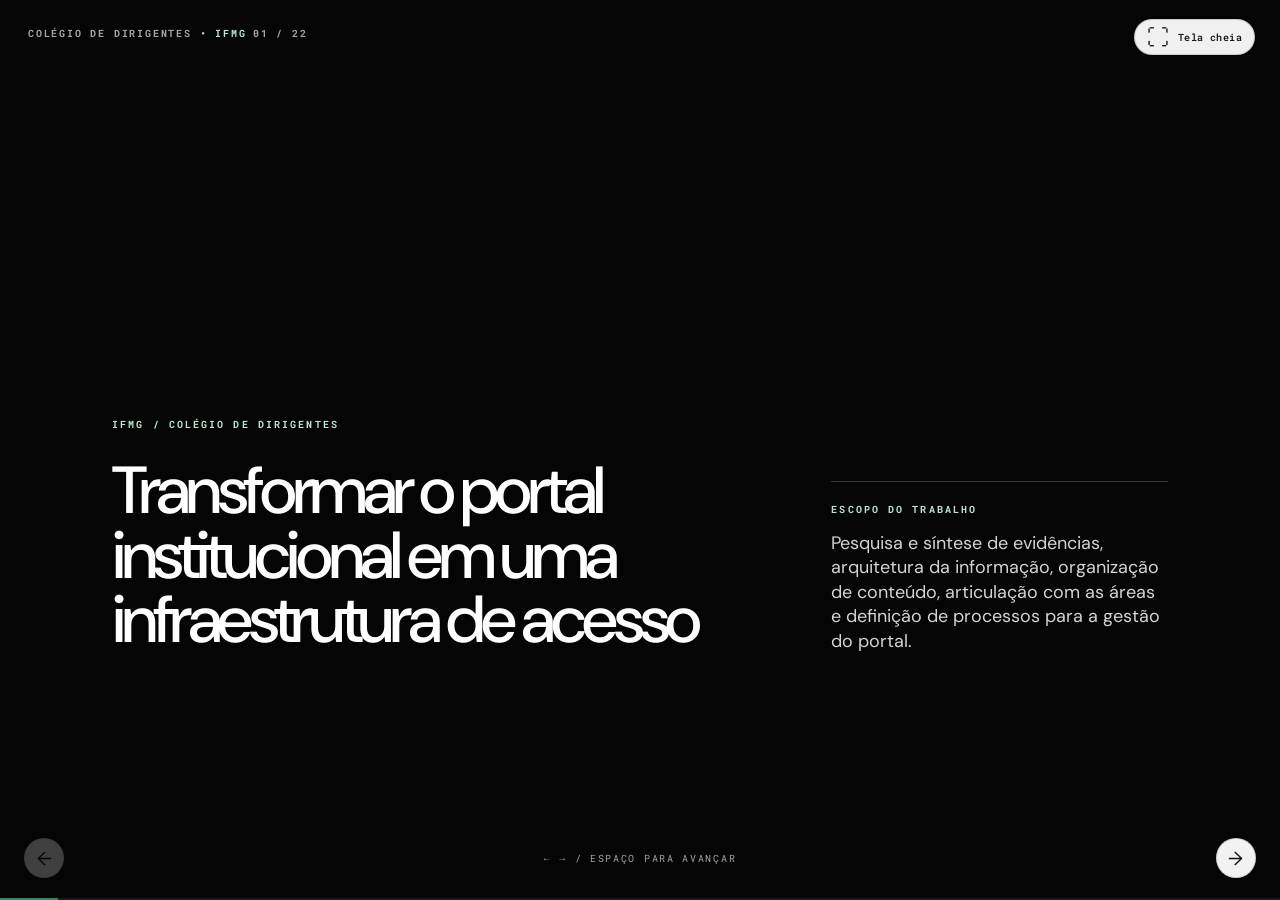
==== commit bc8165bd: "Add four-stage research methodology slide after CODIR problem statement" ====
--- a/codir/index.html
+++ b/codir/index.html
@@ -16,7 +16,7 @@
   <div class="presentation" id="presentation">
     <header class="deck-meta" aria-label="Informações da apresentação">
       <span>Colégio de Dirigentes <span class="accent">• IFMG</span></span>
-      <span aria-live="polite" id="slide-counter">01 / 21</span>
+      <span aria-live="polite" id="slide-counter">01 / 22</span>
     </header>
     <button id="fullscreen-toggle" class="fullscreen-toggle" type="button" aria-label="Ativar tela cheia" aria-pressed="false" title="Ativar tela cheia">
       <span class="fullscreen-icon" aria-hidden="true">⛶</span>
@@ -65,7 +65,48 @@
         </div>
       </section>
 
-      <section class="slide" data-title="Evidências" aria-label="Slide 4: Evidências" hidden>
+      <!-- METODOLOGIA: como a pesquisa levou à arquitetura e aos testes -->
+      <section class="slide methods-slide" data-title="Percurso metodológico" aria-label="Slide 4: Percurso metodológico" hidden>
+        <div class="slide-inner methods-inner">
+          <div class="slide-heading methods-heading">
+            <p class="overline green">Como chegamos à proposta</p>
+            <h2>Da análise de referências à validação dos caminhos de acesso</h2>
+            <p class="methods-subhead">Quatro etapas conectaram as necessidades dos públicos, as evidências de uso e a revisão da arquitetura do portal.</p>
+          </div>
+          <div class="methods-flow" aria-label="Etapas do método, da pesquisa à validação">
+            <article class="methods-step">
+              <div class="methods-step-top"><span class="methods-num">01</span><span class="methods-arrow" aria-hidden="true">→</span></div>
+              <h3>Benchmarking institucional</h3>
+              <p>Estudo de portais de outras instituições, incluindo a experiência do IFRN, para comparar navegação, tipos de página e governança.</p>
+              <div class="methods-output"><strong>O que orientou</strong><span>Referências e critérios para a proposta</span></div>
+            </article>
+            <article class="methods-step">
+              <div class="methods-step-top"><span class="methods-num">02</span><span class="methods-arrow" aria-hidden="true">→</span></div>
+              <h3>Funções e tarefas do portal</h3>
+              <p>Levantamento do que as pessoas precisam fazer: encontrar cursos, acessar serviços acadêmicos, consultar documentos e localizar canais de atendimento.</p>
+              <div class="methods-output"><strong>O que orientou</strong><span>Organização por tarefas e públicos</span></div>
+            </article>
+            <article class="methods-step">
+              <div class="methods-step-top"><span class="methods-num">03</span><span class="methods-arrow" aria-hidden="true">→</span></div>
+              <h3>Análise de uso · GA4</h3>
+              <p>Exame das páginas mais acessadas, buscas e rotas de serviço para definir prioridades, sem confundir acessos com pessoas ou tarefas concluídas.</p>
+              <div class="methods-output"><strong>O que orientou</strong><span>Destaque e seleção de tarefas para testar</span></div>
+            </article>
+            <article class="methods-step methods-step-validation">
+              <div class="methods-step-top"><span class="methods-num">04</span><span class="methods-check" aria-hidden="true">↻</span></div>
+              <h3>Testes e ajustes</h3>
+              <p>Testes de usabilidade com estudantes e servidores em Ouro Branco para identificar dificuldades e revisar o protótipo antes de ampliar o modelo.</p>
+              <div class="methods-output"><strong>Próximo passo</strong><span>Corrigir, testar novamente e avaliar a expansão</span></div>
+            </article>
+          </div>
+          <div class="methods-takeaway">
+            <span class="methods-takeaway-mark" aria-hidden="true">↗</span>
+            <p><strong>A implantação é gradual.</strong> Os dados orientam as escolhas, os testes verificam os caminhos e cada ampliação depende dos ajustes identificados.</p>
+          </div>
+        </div>
+      </section>
+
+      <section class="slide" data-title="Evidências" aria-label="Slide 5: Evidências" hidden>
         <div class="slide-inner">
           <div class="slide-heading"><p class="overline green">Evidências</p><h2>As páginas mais acessadas indicavam onde as pessoas buscavam informações e serviços</h2></div>
           <div class="cols cols-8-4 align-bottom">
@@ -81,7 +122,7 @@
         </div>
       </section>
 
-      <section class="slide" data-title="Diagnóstico da busca" aria-label="Slide 5: Diagnóstico da busca" hidden>
+      <section class="slide" data-title="Diagnóstico da busca" aria-label="Slide 6: Diagnóstico da busca" hidden>
         <div class="slide-inner">
           <div class="slide-heading"><p class="overline green">Diagnóstico da busca</p><h2>A busca interna tinha um volume comparável ao dos processos seletivos, mas indicadores de uso muito piores</h2></div>
           <div class="cols cols-8-4 align-center">
@@ -94,7 +135,7 @@
         </div>
       </section>
 
-      <section class="slide" data-title="Pesquisa com apoio de IA" aria-label="Slide 6: Pesquisa com apoio de IA" hidden>
+      <section class="slide" data-title="Pesquisa com apoio de IA" aria-label="Slide 7: Pesquisa com apoio de IA" hidden>
         <div class="slide-inner">
           <div class="slide-heading"><p class="overline green">Pesquisa com apoio de IA</p><h2>A IA acelerou a síntese, enquanto os critérios de evidência definiram quais conclusões eram sustentáveis</h2></div>
           <div class="cols cols-8-4 align-center">
@@ -109,7 +150,7 @@
         </div>
       </section>
 
-      <section class="slide" data-title="Modelo de conteúdo" aria-label="Slide 7: Modelo de conteúdo" hidden>
+      <section class="slide" data-title="Modelo de conteúdo" aria-label="Slide 8: Modelo de conteúdo" hidden>
         <div class="slide-inner"><div class="slide-heading"><p class="overline green">Modelo de conteúdo</p><h2>As notícias estavam sendo usadas como acesso a serviços, o que dificultava encontrar tarefas recorrentes</h2></div>
           <div class="cols cols-half">
             <article class="comparison"><p class="overline muted">Notícia em ordem cronológica</p><h3>Aviso, prazo e abertura de inscrições</h3><div class="timeline"><i></i></div><p>Útil no momento da publicação, mas cada vez mais difícil de localizar com o tempo.</p></article>
@@ -118,7 +159,7 @@
         </div>
       </section>
 
-      <section class="slide" data-title="Proposta" aria-label="Slide 8: Proposta" hidden>
+      <section class="slide" data-title="Proposta" aria-label="Slide 9: Proposta" hidden>
         <div class="slide-inner">
           <div class="slide-heading"><p class="overline green">Proposta</p><h2>A proposta combina acesso por necessidades do público com informações sobre a estrutura institucional</h2></div>
           <div class="cols cols-8-4 align-center">
@@ -128,7 +169,7 @@
         </div>
       </section>
 
-      <section class="slide" data-title="Critérios de decisão" aria-label="Slide 9: Critérios de decisão" hidden>
+      <section class="slide" data-title="Critérios de decisão" aria-label="Slide 10: Critérios de decisão" hidden>
         <div class="slide-inner">
           <div class="slide-heading"><p class="overline green">Critérios de decisão</p><h2>O volume de acessos foi um dos critérios, sem se sobrepor à importância dos serviços públicos</h2></div>
           <div class="cols cols-8-4 align-center">
@@ -145,7 +186,7 @@
         </div>
       </section>
 
-      <section class="slide" data-title="Modelo de conteúdo" aria-label="Slide 10: Modelo de conteúdo" hidden>
+      <section class="slide" data-title="Modelo de conteúdo" aria-label="Slide 11: Modelo de conteúdo" hidden>
         <div class="slide-inner">
           <div class="slide-heading"><p class="overline green">Modelo de conteúdo</p><h2>O Guia do Estudante organizou sistemas em torno das tarefas, em vez dos setores responsáveis</h2></div>
           <div class="cols cols-8-4 align-center">
@@ -158,7 +199,7 @@
 
 
       <!-- GUIA DO PORTAL: apresentação, navegação e consulta -->
-      <section class="slide" data-title="Apresentação do guia" aria-label="Slide 11: Apresentação do guia" hidden>
+      <section class="slide" data-title="Apresentação do guia" aria-label="Slide 12: Apresentação do guia" hidden>
         <div class="slide-inner">
           <div class="slide-heading"><p class="overline green">Guia do Portal / apresentação</p><h2>Um ponto de referência para quem cria, revisa e administra conteúdo no portal</h2></div>
           <div class="cols cols-8-4 align-center">
@@ -184,7 +225,7 @@
       </section>
 
       <!-- GUIA DO PORTAL: perfis e tarefas -->
-      <section class="slide" data-title="Perfis e tarefas" aria-label="Slide 12: Perfis e tarefas" hidden>
+      <section class="slide" data-title="Perfis e tarefas" aria-label="Slide 13: Perfis e tarefas" hidden>
         <div class="slide-inner">
           <div class="slide-heading"><p class="overline green">Guia do Portal / organização do trabalho</p><h2>A orientação começa pela função exercida e pela tarefa que precisa ser realizada</h2></div>
           <div class="cols cols-8-4 align-center">
@@ -210,7 +251,7 @@
       </section>
 
       <!-- GUIA DO PORTAL: mapa de relações -->
-      <section class="slide" data-title="Mapa da estrutura" aria-label="Slide 13: Mapa da estrutura" hidden>
+      <section class="slide" data-title="Mapa da estrutura" aria-label="Slide 14: Mapa da estrutura" hidden>
         <div class="slide-inner">
           <div class="slide-heading"><p class="overline green">Guia do Portal / visualização da estrutura</p><h2>Um mapa permite explorar como as páginas do portal se organizam e se relacionam</h2></div>
           <div class="cols cols-8-4 align-center">
@@ -236,7 +277,7 @@
       </section>
 
       <!-- GUIA DO PORTAL: busca atual e evolução -->
-      <section class="slide" data-title="Busca por intenção" aria-label="Slide 14: Busca por intenção" hidden>
+      <section class="slide" data-title="Busca por intenção" aria-label="Slide 15: Busca por intenção" hidden>
         <div class="slide-inner">
           <div class="slide-heading"><p class="overline green">Guia do Portal / evolução da busca</p><h2>Encontrar uma tarefa descrevendo o que se precisa fazer, mesmo sem conhecer o nome do procedimento</h2></div>
           <div class="cols cols-8-4 align-center">
@@ -260,7 +301,7 @@
       </section>
 
       <!-- GUIA DO PORTAL: IA e apoio à produção de conteúdo -->
-      <section class="slide" data-title="IA e blocos do Wagtail" aria-label="Slide 15: IA e blocos do Wagtail" hidden>
+      <section class="slide" data-title="IA e blocos do Wagtail" aria-label="Slide 16: IA e blocos do Wagtail" hidden>
         <div class="slide-inner">
           <div class="slide-heading"><p class="overline green">Guia do Portal / ferramentas de apoio</p><h2>O guia já ensina a usar IA para preparar páginas e escolher os blocos adequados no Wagtail</h2></div>
           <div class="cols cols-8-4 align-center">
@@ -287,7 +328,7 @@
         </div>
       </section>
 
-      <section class="slide" data-title="Articulação entre áreas" aria-label="Slide 16: Articulação entre áreas" hidden>
+      <section class="slide" data-title="Articulação entre áreas" aria-label="Slide 17: Articulação entre áreas" hidden>
         <div class="slide-inner">
           <div class="slide-heading"><p class="overline green">Articulação entre áreas</p><h2>O trabalho entre áreas buscou distribuir responsabilidades e tornar as decisões mais claras</h2></div>
           <div class="stakeholders">
@@ -299,7 +340,7 @@
       </section>
 
 
-      <section class="slide" data-title="Testes de Ouro Branco" aria-label="Slide 17: Testes de Ouro Branco" hidden>
+      <section class="slide" data-title="Testes de Ouro Branco" aria-label="Slide 18: Testes de Ouro Branco" hidden>
         <div class="slide-inner">
           <div class="slide-heading"><p class="overline green">Ouro Branco / testes de usabilidade</p><h2>As pessoas reconhecem a área de acesso, mas algumas tarefas continuam difíceis de encontrar</h2></div>
           <div class="pilot-context">
@@ -343,7 +384,7 @@
         </div>
       </section>
 
-      <section class="slide" data-title="Aprendizados com servidores" aria-label="Slide 18: Aprendizados com servidores" hidden>
+      <section class="slide" data-title="Aprendizados com servidores" aria-label="Slide 19: Aprendizados com servidores" hidden>
         <div class="slide-inner">
           <div class="slide-heading"><p class="overline green">Ouro Branco / testes com servidores</p><h2>As dificuldades revelam onde a organização do campus precisa dialogar com as tarefas de trabalho</h2></div>
           <div class="pilot-context">
@@ -370,7 +411,7 @@
         </div>
       </section>
 
-      <section class="slide" data-title="Próxima iteração" aria-label="Slide 19: Próxima iteração" hidden>
+      <section class="slide" data-title="Próxima iteração" aria-label="Slide 20: Próxima iteração" hidden>
         <div class="slide-inner">
           <div class="slide-heading"><p class="overline green">Ouro Branco / decisões a partir da pesquisa</p><h2>Os testes já indicam ajustes concretos antes de levar o modelo a outros campi</h2></div>
           <div class="cols cols-7-5 align-center">
@@ -389,7 +430,7 @@
       </section>
 
       <!-- ENCERRAMENTO: os dois grafos juntos para comparar a estrutura mapeada e a proposta -->
-      <section class="slide dark graph-intro-slide graph-compare-slide" data-title="A transformação" aria-label="Slide 20: A transformação" hidden>
+      <section class="slide dark graph-intro-slide graph-compare-slide" data-title="A transformação" aria-label="Slide 21: A transformação" hidden>
         <div class="slide-inner graph-compare-inner">
           <div class="graph-compare-heading">
             <p class="overline mint">Do diagnóstico à proposta</p>
@@ -401,9 +442,9 @@
               <div class="graph-compare-card-header">
                 <div>
                   <p class="overline mint">Estrutura mapeada / Reitoria</p>
-                  <h3>Portal atual</h3>
+                  <h3>Organização de setores</h3>
                 </div>
-                <button class="graph-compare-expand" type="button" aria-expanded="false" aria-label="Ampliar grafo do portal atual">Ampliar ↗</button>
+                <button class="graph-compare-expand" type="button" aria-expanded="false" aria-label="Ampliar grafo da organização de setores">Ampliar ↗</button>
               </div>
               <div class="graph-compare-viewport">
                 <iframe id="reitoria-graph-compare" title="Grafo do portal atual da Reitoria: rede de páginas e seus vínculos" src="./grafo/index.html?comparacao=1" loading="lazy"></iframe>
@@ -414,9 +455,9 @@
               <div class="graph-compare-card-header">
                 <div>
                   <p class="overline mint">Arquitetura proposta / Portal IFMG</p>
-                  <h3>Organização por necessidades</h3>
+                  <h3>Organização por segmentação de usuários</h3>
                 </div>
-                <button class="graph-compare-expand" type="button" aria-expanded="false" aria-label="Ampliar grafo da arquitetura proposta">Ampliar ↗</button>
+                <button class="graph-compare-expand" type="button" aria-expanded="false" aria-label="Ampliar grafo da organização por segmentação de usuários">Ampliar ↗</button>
               </div>
               <div class="graph-compare-viewport">
                 <iframe id="guide-distance-graph" title="Grafo do Guia do Portal com distâncias de um, dois e três cliques a partir da Home" src="./grafo-guia/index.html?comparacao=1" loading="lazy"></iframe>
@@ -431,7 +472,7 @@
 
 
 
-      <section class="slide dark" data-title="Síntese" aria-label="Slide 21: Síntese" hidden>
+      <section class="slide dark" data-title="Síntese" aria-label="Slide 22: Síntese" hidden>
         <div class="slide-inner cover-grid closing-grid">
           <div><p class="overline mint">O que permanece</p><h2>Facilitar o acesso à informação é uma capacidade institucional que depende de organização e gestão contínuas.</h2></div>
           <div class="cover-side closing-side"><div><p class="overline mint">01 / Problema redefinido</p><p>O redesenho do portal passou a ser tratado como um problema de acesso.</p></div><div><p class="overline mint">02 / Organização proposta</p><p>Necessidades dos públicos e serviços orientaram a arquitetura da informação.</p></div><div><p class="overline mint">03 / Continuidade</p><p>A gestão do conteúdo permite manter essa organização ao longo do tempo.</p></div></div>
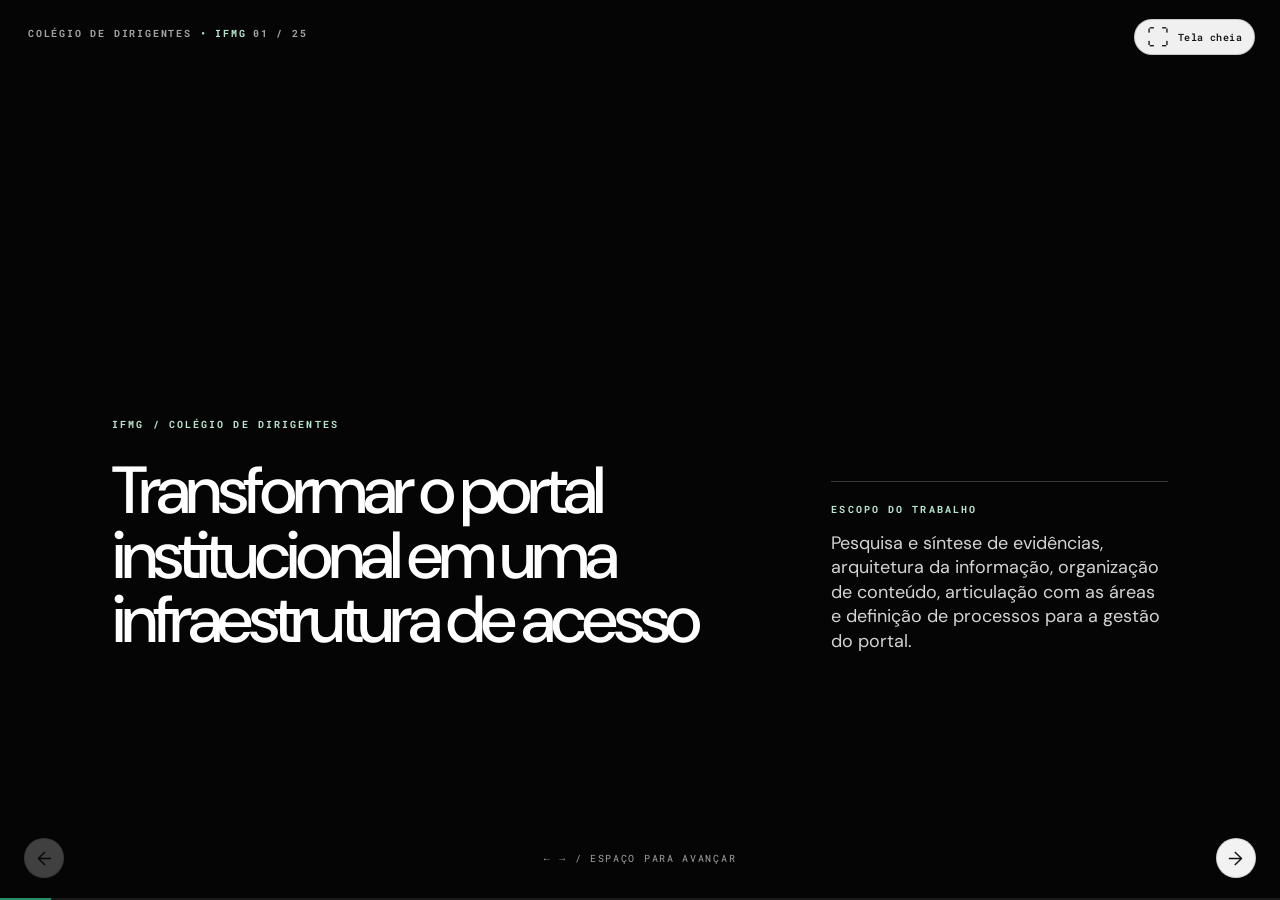
==== commit 99c31bf6: "Inclui cronograma de implantação no final da apresentação CODIR" ====
--- a/codir/index.html
+++ b/codir/index.html
@@ -16,7 +16,7 @@
   <div class="presentation" id="presentation">
     <header class="deck-meta" aria-label="Informações da apresentação">
       <span>Colégio de Dirigentes <span class="accent">• IFMG</span></span>
-      <span aria-live="polite" id="slide-counter">01 / 22</span>
+      <span aria-live="polite" id="slide-counter">01 / 25</span>
     </header>
     <button id="fullscreen-toggle" class="fullscreen-toggle" type="button" aria-label="Ativar tela cheia" aria-pressed="false" title="Ativar tela cheia">
       <span class="fullscreen-icon" aria-hidden="true">⛶</span>
@@ -472,7 +472,61 @@
 
 
 
-      <section class="slide dark" data-title="Síntese" aria-label="Slide 22: Síntese" hidden>
+
+      <!-- CRONOGRAMA DE IMPLANTAÇÃO: datas e entregas do planejamento do novo portal -->
+      <section class="slide timeline-slide" data-title="Cronograma / outubro" aria-label="Slide 22: Cronograma de outubro" hidden>
+        <div class="slide-inner timeline-inner">
+          <div class="slide-heading timeline-heading">
+            <p class="overline green">Novo portal / cronograma 2026</p>
+            <h2>Outubro: estruturar a gestão e preparar as equipes</h2>
+            <p class="timeline-intro">Alinhamento, formalização, cadastramento e apresentação do projeto.</p>
+          </div>
+          <div class="timeline-grid">
+            <article class="timeline-item"><p class="timeline-date">19 a 23 out</p><h3>Estruturação</h3><p>Formalização dos gestores de conteúdo na Reitoria e nos campi.</p></article>
+            <article class="timeline-item"><p class="timeline-date">20 out</p><h3>Capacitação de administradores</h3><p>Treinamento para a equipe da DCOM.</p></article>
+            <article class="timeline-item"><p class="timeline-date">22 out</p><h3>Alinhamento com a alta gestão</h3><p>Apresentação executiva ao Codir, em Ponte Nova.</p></article>
+            <article class="timeline-item"><p class="timeline-date">26 a 30 out</p><h3>Cadastro na plataforma</h3><p>Cadastramento dos gestores: dois servidores por área na Reitoria; um comunicador e um profissional de TI por campus.</p></article>
+            <article class="timeline-item"><p class="timeline-date">27 out</p><h3>Organização</h3><p>Portaria de formalização dos gestores de conteúdo e editores.</p></article>
+            <article class="timeline-item"><p class="timeline-date">29 out</p><h3>Sensibilização</h3><p>Reunião de apresentação do projeto para áreas da Reitoria e campi.</p></article>
+          </div>
+          <p class="timeline-source">Fonte: Novo Portal | Cronograma Reitor e DGs.</p>
+        </div>
+      </section>
+
+      <section class="slide timeline-slide" data-title="Cronograma / novembro" aria-label="Slide 23: Cronograma de novembro" hidden>
+        <div class="slide-inner timeline-inner">
+          <div class="slide-heading timeline-heading">
+            <p class="overline green">Novo portal / cronograma 2026</p>
+            <h2>Novembro: capacitar e iniciar a alimentação do portal</h2>
+            <p class="timeline-intro">Oficinas, apoio às equipes e publicação do conteúdo pelas áreas.</p>
+          </div>
+          <div class="timeline-grid timeline-grid-two">
+            <article class="timeline-item"><p class="timeline-date">3 a 6 nov</p><h3>Capacitação</h3><p>Treinamento para servidores dos campi e áreas: oficinas de gestão de conteúdo e Linguagem Simples, com sessões de 1h30.</p></article>
+            <article class="timeline-item"><p class="timeline-date">Novembro / data a definir</p><h3>Tira-dúvidas</h3><p>Sessões de 1h30 dedicadas às dúvidas das equipes.</p></article>
+            <article class="timeline-item"><p class="timeline-date">Novembro</p><h3>Central de Serviços</h3><p>Implantação, no SUAP, de uma central exclusiva para demandas do novo portal, com grupos de serviços de atendimento.</p></article>
+            <article class="timeline-item"><p class="timeline-date">7 nov a 10 dez</p><h3>Alimentação de conteúdo</h3><p>Período de inclusão de conteúdo pelos campi e pelas áreas da Reitoria.</p></article>
+          </div>
+          <p class="timeline-source">Fonte: Novo Portal | Cronograma Reitor e DGs.</p>
+        </div>
+      </section>
+
+      <section class="slide timeline-slide" data-title="Cronograma / dezembro" aria-label="Slide 24: Cronograma de dezembro" hidden>
+        <div class="slide-inner timeline-inner">
+          <div class="slide-heading timeline-heading">
+            <p class="overline green">Novo portal / cronograma 2026</p>
+            <h2>Dezembro: migrar notícias e preparar a virada</h2>
+            <p class="timeline-intro">Transição entre os dois ambientes e comunicação à comunidade.</p>
+          </div>
+          <div class="timeline-grid timeline-grid-december">
+            <article class="timeline-item"><p class="timeline-date">1º dez</p><h3>Migração</h3><p>Migração das notícias publicadas no portal antigo até 30 de novembro.</p></article>
+            <article class="timeline-item"><p class="timeline-date">A partir de 1º dez</p><h3>Transição</h3><p>Publicação das notícias criadas a partir dessa data nos dois ambientes: Plone e Wagtail.</p></article>
+            <article class="timeline-item timeline-item-highlight"><p class="timeline-date">18 dez</p><h3>Virada</h3><p>Marco previsto para os campi e a comunidade, com estratégias de divulgação no portal e nas redes sociais.</p></article>
+          </div>
+          <p class="timeline-source">Fonte: Novo Portal | Cronograma Reitor e DGs.</p>
+        </div>
+      </section>
+
+      <section class="slide dark" data-title="Síntese" aria-label="Slide 25: Síntese" hidden>
         <div class="slide-inner cover-grid closing-grid">
           <div><p class="overline mint">O que permanece</p><h2>Facilitar o acesso à informação é uma capacidade institucional que depende de organização e gestão contínuas.</h2></div>
           <div class="cover-side closing-side"><div><p class="overline mint">01 / Problema redefinido</p><p>O redesenho do portal passou a ser tratado como um problema de acesso.</p></div><div><p class="overline mint">02 / Organização proposta</p><p>Necessidades dos públicos e serviços orientaram a arquitetura da informação.</p></div><div><p class="overline mint">03 / Continuidade</p><p>A gestão do conteúdo permite manter essa organização ao longo do tempo.</p></div></div>
--- a/codir/styles.css
+++ b/codir/styles.css
@@ -615,3 +615,61 @@
   .graph-compare-card-header { min-height:54px; padding:8px 12px; }
   .graph-compare-card figcaption { padding:7px 12px; }
 }
+
+
+/* Percurso metodológico: quatro etapas com resultados e realimentação por testes. */
+.methods-heading { max-width:1050px; margin-bottom:31px; }
+.methods-heading h2 { max-width:900px; }
+.methods-subhead { max-width:860px; margin:17px 0 0; color:#626262; font-size:16px; line-height:1.5; }
+.methods-flow { display:grid; grid-template-columns:repeat(4,minmax(0,1fr)); gap:11px; align-items:stretch; }
+.methods-step { min-width:0; min-height:335px; display:flex; flex-direction:column; padding:23px 19px 19px;
+  border:1px solid rgba(0,0,0,.17); background:#fff; }
+.methods-step-top { display:flex; align-items:center; justify-content:space-between; gap:10px;
+  padding-bottom:19px; border-bottom:1px solid rgba(0,0,0,.14); }
+.methods-num { font:500 41px/.95 var(--font-sans); letter-spacing:-.07em; color:var(--green); }
+.methods-arrow,.methods-check { font:400 27px/1 var(--font-sans); color:#9b9b9b; }
+.methods-step h3 { margin:24px 0 13px; min-height:49px; font-size:22px; font-weight:500;
+  line-height:1.12; letter-spacing:-.045em; text-wrap:balance; }
+.methods-step>p { margin:0 0 28px; color:#666; font-size:13px; line-height:1.5; }
+.methods-output { display:grid; gap:6px; margin-top:auto; padding-top:13px;
+  border-top:1px solid rgba(0,0,0,.13); }
+.methods-output strong { color:var(--green); font:700 9px/1.4 var(--font-mono);
+  letter-spacing:.12em; text-transform:uppercase; }
+.methods-output span { font-size:12px; line-height:1.35; color:#343434; font-weight:600; }
+.methods-step-validation { border:2px solid var(--green); padding:22px 18px 18px; background:#f3faf5; }
+.methods-step-validation .methods-check { color:var(--green); }
+.methods-takeaway { display:grid; grid-template-columns:auto 1fr; align-items:center; gap:16px;
+  margin-top:22px; padding:17px 20px; background:#edf4ef; }
+.methods-takeaway-mark { color:var(--green); font-size:26px; line-height:1; }
+.methods-takeaway p { margin:0; color:#353b37; font-size:14px; line-height:1.4; }
+.methods-takeaway strong { color:#166944; }
+@media(max-width:1000px) {
+  .methods-flow { grid-template-columns:repeat(2,minmax(0,1fr)); }
+  .methods-step { min-height:270px; }
+  .methods-step h3 { min-height:0; font-size:22px; margin-top:17px; }
+  .methods-step>p { margin-bottom:24px; }
+  .methods-subhead { font-size:15px; }
+}
+@media(max-width:700px) {
+  .methods-heading { margin-bottom:22px; }
+  .methods-flow { grid-template-columns:minmax(0,1fr); gap:12px; }
+  .methods-step { min-height:0; padding:19px; }
+  .methods-step-validation { padding:18px; }
+  .methods-step-top { padding-bottom:10px; }
+  .methods-num { font-size:34px; }
+  .methods-step h3 { font-size:22px; margin:13px 0 9px; }
+  .methods-step>p { font-size:14px; margin-bottom:20px; }
+  .methods-takeaway { padding:15px; }
+}
+@media(max-height:760px) and (min-width:1001px) {
+  .methods-heading { margin-bottom:17px; }
+  .methods-heading h2 { font-size:37px; }
+  .methods-subhead { font-size:14px; margin-top:10px; }
+  .methods-step { min-height:280px; padding:15px; }
+  .methods-step-validation { padding:14px; }
+  .methods-step-top { padding-bottom:11px; }
+  .methods-num { font-size:34px; }
+  .methods-step h3 { min-height:41px; font-size:20px; margin:14px 0 8px; }
+  .methods-step>p { font-size:12px; line-height:1.4; margin-bottom:17px; }
+  .methods-takeaway { margin-top:12px; padding:11px 17px; }
+}
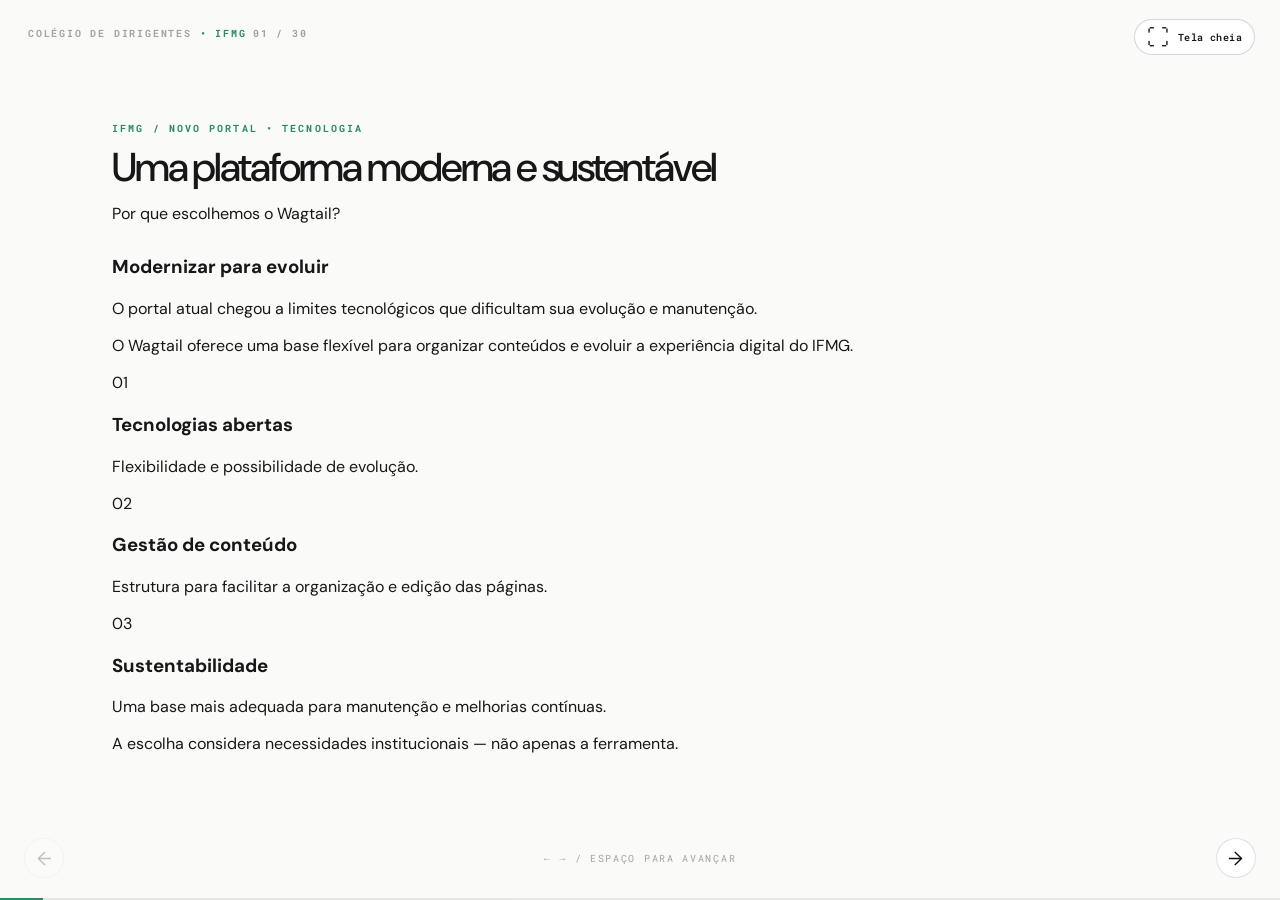
==== commit d364cbbc: "codir: inserir cinco slides da DTI na abertura" ====
--- a/codir/index.html
+++ b/codir/index.html
@@ -16,15 +16,127 @@
   <div class="presentation" id="presentation">
     <header class="deck-meta" aria-label="Informações da apresentação">
       <span>Colégio de Dirigentes <span class="accent">• IFMG</span></span>
-      <span aria-live="polite" id="slide-counter">01 / 25</span>
+      <span aria-live="polite" id="slide-counter">01 / 30</span>
     </header>
     <button id="fullscreen-toggle" class="fullscreen-toggle" type="button" aria-label="Ativar tela cheia" aria-pressed="false" title="Ativar tela cheia">
       <span class="fullscreen-icon" aria-hidden="true">⛶</span>
       <span class="fullscreen-label">Tela cheia</span>
     </button>
     <main id="deck" aria-label="Estudo de caso do portal do IFMG">
-
-      <section class="slide dark is-active" data-title="Apresentação" aria-label="Slide 1: Apresentação">
+      <!-- DTI: os cinco slides enviados abrem a apresentação, preservando integralmente o texto. -->
+      <section class="slide dti-slide is-active" data-title="Tecnologia" aria-label="Slide 1: Tecnologia">
+        <div class="slide-inner dti-inner">
+          <div class="slide-heading dti-heading">
+            <p class="overline green">IFMG / NOVO PORTAL <span aria-hidden="true">•</span> TECNOLOGIA</p>
+            <h2>Uma plataforma moderna e sustentável</h2>
+            <p class="dti-subtitle">Por que escolhemos o Wagtail?</p>
+          </div>
+          <div class="dti-platform-layout">
+            <div class="dti-statement">
+              <h3>Modernizar para evoluir</h3>
+              <p>O portal atual chegou a limites tecnológicos que dificultam sua evolução e manutenção.</p>
+              <p class="dti-statement-key">O Wagtail oferece uma base flexível para organizar conteúdos e evoluir a experiência digital do IFMG.</p>
+            </div>
+            <div class="dti-points">
+              <article class="dti-point"><span class="dti-point-index">01</span><div><h3>Tecnologias abertas</h3><p>Flexibilidade e possibilidade de evolução.</p></div></article>
+              <article class="dti-point"><span class="dti-point-index">02</span><div><h3>Gestão de conteúdo</h3><p>Estrutura para facilitar a organização e edição das páginas.</p></div></article>
+              <article class="dti-point"><span class="dti-point-index">03</span><div><h3>Sustentabilidade</h3><p>Uma base mais adequada para manutenção e melhorias contínuas.</p></div></article>
+              <p class="dti-quiet">A escolha considera necessidades institucionais — não apenas a ferramenta.</p>
+            </div>
+          </div>
+        </div>
+      </section>
+
+      <section class="slide dti-slide" data-title="Unificação" aria-label="Slide 2: Unificação" hidden>
+        <div class="slide-inner dti-inner">
+          <div class="slide-heading dti-heading">
+            <p class="overline green">IFMG / NOVO PORTAL <span aria-hidden="true">•</span> UNIFICAÇÃO</p>
+            <h2>A casa digital de todo o IFMG</h2>
+            <p class="dti-subtitle">Reitoria, Campi e Polo de Inovação em uma estrutura institucional compartilhada</p>
+          </div>
+          <div class="dti-structure">
+            <div class="dti-structure-root">PORTAL INSTITUCIONAL IFMG</div>
+            <div class="dti-structure-children">
+              <article><h3>Reitoria</h3><p>Padrões institucionais</p></article>
+              <article><h3>Campus A</h3><p>Conteúdo local</p></article>
+              <article><h3>Campus B</h3><p>Conteúdo local</p></article>
+              <article><h3>Demais campi</h3><p>Conteúdo local</p></article>
+            </div>
+          </div>
+          <div class="dti-structure-conclusion">
+            <p class="dti-claim">Uma identidade comum, menos instalações independentes e espaço para as particularidades de cada campus.</p>
+            <p>Unificar a plataforma não significa uniformizar a realidade dos campi.</p>
+          </div>
+        </div>
+      </section>
+
+      <section class="slide dti-slide" data-title="Integração" aria-label="Slide 3: Integração" hidden>
+        <div class="slide-inner dti-inner">
+          <div class="slide-heading dti-heading">
+            <p class="overline green">IFMG / NOVO PORTAL <span aria-hidden="true">•</span> INTEGRAÇÃO</p>
+            <h2>Dados que fluem entre sistemas</h2>
+            <p class="dti-subtitle">Integrações com o SUAP reduzem retrabalho e ajudam a manter informações consistentes</p>
+          </div>
+          <div class="dti-integration-layout">
+            <div class="dti-systems" aria-label="Fluxo de integração entre SUAP e Portal IFMG">
+              <article class="dti-system"><span class="dti-system-symbol">S</span><h3>SUAP</h3><p>Fonte de dados institucionais</p></article>
+              <div class="dti-system-flow"><span class="dti-system-arrow" aria-hidden="true">→</span><span>Integração</span></div>
+              <article class="dti-system"><span class="dti-system-symbol">W</span><h3>PORTAL IFMG</h3><p>Informações apresentadas</p></article>
+            </div>
+            <aside class="dti-gains">
+              <p class="overline green">GANHOS</p>
+              <div class="dti-gain"><h3>Menos retrabalho</h3><p>Evita redigitar dados existentes.</p></div>
+              <div class="dti-gain"><h3>Mais consistência</h3><p>Reduz divergências entre listas.</p></div>
+            </aside>
+          </div>
+          <p class="dti-integrity">A qualidade do portal depende também da qualidade e atualização dos dados na origem.</p>
+        </div>
+      </section>
+
+      <section class="slide dti-slide" data-title="Memória institucional" aria-label="Slide 4: Memória institucional" hidden>
+        <div class="slide-inner dti-inner">
+          <div class="slide-heading dti-heading">
+            <p class="overline green">IFMG / NOVO PORTAL <span aria-hidden="true">•</span> MEMÓRIA INSTITUCIONAL</p>
+            <h2>A história do IFMG também faz parte do novo portal</h2>
+            <p class="dti-subtitle">Migração de notícias do portal atual e das instalações independentes dos campi</p>
+          </div>
+          <div class="dti-memory-layout">
+            <div class="dti-document-stack">
+              <div class="dti-document-page">
+                <h3>ACERVO HISTÓRICO</h3>
+                <span aria-hidden="true"></span><span aria-hidden="true"></span><span aria-hidden="true"></span><span aria-hidden="true"></span>
+              </div>
+            </div>
+            <div class="dti-system-flow dti-memory-flow"><span class="dti-system-arrow" aria-hidden="true">→</span><span>Migração</span></div>
+            <article class="dti-memory-target"><h3>NOVO PORTAL</h3><p>Notícias reunidas em uma estrutura institucional</p></article>
+            <aside class="dti-memory-preserve">
+              <p class="overline green">O QUE PRESERVAMOS</p>
+              <div class="dti-gain"><h3>Registros</h3><p>Projetos, eventos e realizações.</p></div>
+              <div class="dti-gain"><h3>Acesso</h3><p>Conteúdos históricos em um só ambiente.</p></div>
+            </aside>
+          </div>
+        </div>
+      </section>
+
+      <section class="slide dark dti-slide dti-summary-slide" data-title="Síntese da DTI" aria-label="Slide 5: Síntese da DTI" hidden>
+        <div class="slide-inner dti-inner">
+          <div class="slide-heading dti-heading">
+            <p class="overline mint">IFMG / NOVO PORTAL</p>
+            <h2>Mais que um portal: uma evolução institucional</h2>
+            <p class="dti-subtitle">Tecnologia, integração e memória a serviço de todo o IFMG.</p>
+          </div>
+          <div class="dti-summary-grid">
+            <article><span>01</span><h3>TECNOLOGIA</h3><p>Base moderna e sustentável</p></article>
+            <article><span>02</span><h3>UNIFICAÇÃO</h3><p>Uma presença digital integrada</p></article>
+            <article><span>03</span><h3>INTEGRAÇÃO</h3><p>Informações mais consistentes</p></article>
+            <article><span>04</span><h3>MEMÓRIA</h3><p>Nossa história preservada</p></article>
+          </div>
+          <p class="dti-summary-message">Uma infraestrutura de comunicação e memória institucional, construída conjuntamente pela TI e pela Comunicação.</p>
+        </div>
+      </section>
+
+
+      <section class="slide dark" data-title="Apresentação" aria-label="Slide 6: Apresentação" hidden>
         <div class="slide-inner cover-grid">
           <div class="cover-title">
             <p class="overline mint">IFMG / Colégio de Dirigentes</p>
@@ -37,7 +149,7 @@
         </div>
       </section>
 
-      <section class="slide dark graph-intro-slide" data-title="Mapa da Reitoria" aria-label="Slide 2: Mapa da Reitoria" hidden>
+      <section class="slide dark graph-intro-slide" data-title="Mapa da Reitoria" aria-label="Slide 7: Mapa da Reitoria" hidden>
         <div class="slide-inner graph-intro-inner">
           <div class="graph-intro-heading">
             <p class="overline mint">O ponto de partida / portal da Reitoria</p>
@@ -53,7 +165,7 @@
         </div>
       </section>
 
-      <section class="slide" data-title="O problema" aria-label="Slide 3: O problema" hidden>
+      <section class="slide" data-title="O problema" aria-label="Slide 8: O problema" hidden>
         <div class="slide-inner">
           <div class="slide-heading"><p class="overline green">O problema</p><h2>O desafio é facilitar o acesso aos serviços sem exigir que o público conheça a estrutura do IFMG</h2></div>
           <div class="cols cols-8-4 align-center">
@@ -66,7 +178,7 @@
       </section>
 
       <!-- METODOLOGIA: como a pesquisa levou à arquitetura e aos testes -->
-      <section class="slide methods-slide" data-title="Percurso metodológico" aria-label="Slide 4: Percurso metodológico" hidden>
+      <section class="slide methods-slide" data-title="Percurso metodológico" aria-label="Slide 9: Percurso metodológico" hidden>
         <div class="slide-inner methods-inner">
           <div class="slide-heading methods-heading">
             <p class="overline green">Como chegamos à proposta</p>
@@ -106,7 +218,7 @@
         </div>
       </section>
 
-      <section class="slide" data-title="Evidências" aria-label="Slide 5: Evidências" hidden>
+      <section class="slide" data-title="Evidências" aria-label="Slide 10: Evidências" hidden>
         <div class="slide-inner">
           <div class="slide-heading"><p class="overline green">Evidências</p><h2>As páginas mais acessadas indicavam onde as pessoas buscavam informações e serviços</h2></div>
           <div class="cols cols-8-4 align-bottom">
@@ -122,7 +234,7 @@
         </div>
       </section>
 
-      <section class="slide" data-title="Diagnóstico da busca" aria-label="Slide 6: Diagnóstico da busca" hidden>
+      <section class="slide" data-title="Diagnóstico da busca" aria-label="Slide 11: Diagnóstico da busca" hidden>
         <div class="slide-inner">
           <div class="slide-heading"><p class="overline green">Diagnóstico da busca</p><h2>A busca interna tinha um volume comparável ao dos processos seletivos, mas indicadores de uso muito piores</h2></div>
           <div class="cols cols-8-4 align-center">
@@ -135,7 +247,7 @@
         </div>
       </section>
 
-      <section class="slide" data-title="Pesquisa com apoio de IA" aria-label="Slide 7: Pesquisa com apoio de IA" hidden>
+      <section class="slide" data-title="Pesquisa com apoio de IA" aria-label="Slide 12: Pesquisa com apoio de IA" hidden>
         <div class="slide-inner">
           <div class="slide-heading"><p class="overline green">Pesquisa com apoio de IA</p><h2>A IA acelerou a síntese, enquanto os critérios de evidência definiram quais conclusões eram sustentáveis</h2></div>
           <div class="cols cols-8-4 align-center">
@@ -150,7 +262,7 @@
         </div>
       </section>
 
-      <section class="slide" data-title="Modelo de conteúdo" aria-label="Slide 8: Modelo de conteúdo" hidden>
+      <section class="slide" data-title="Modelo de conteúdo" aria-label="Slide 13: Modelo de conteúdo" hidden>
         <div class="slide-inner"><div class="slide-heading"><p class="overline green">Modelo de conteúdo</p><h2>As notícias estavam sendo usadas como acesso a serviços, o que dificultava encontrar tarefas recorrentes</h2></div>
           <div class="cols cols-half">
             <article class="comparison"><p class="overline muted">Notícia em ordem cronológica</p><h3>Aviso, prazo e abertura de inscrições</h3><div class="timeline"><i></i></div><p>Útil no momento da publicação, mas cada vez mais difícil de localizar com o tempo.</p></article>
@@ -159,7 +271,7 @@
         </div>
       </section>
 
-      <section class="slide" data-title="Proposta" aria-label="Slide 9: Proposta" hidden>
+      <section class="slide" data-title="Proposta" aria-label="Slide 14: Proposta" hidden>
         <div class="slide-inner">
           <div class="slide-heading"><p class="overline green">Proposta</p><h2>A proposta combina acesso por necessidades do público com informações sobre a estrutura institucional</h2></div>
           <div class="cols cols-8-4 align-center">
@@ -169,7 +281,7 @@
         </div>
       </section>
 
-      <section class="slide" data-title="Critérios de decisão" aria-label="Slide 10: Critérios de decisão" hidden>
+      <section class="slide" data-title="Critérios de decisão" aria-label="Slide 15: Critérios de decisão" hidden>
         <div class="slide-inner">
           <div class="slide-heading"><p class="overline green">Critérios de decisão</p><h2>O volume de acessos foi um dos critérios, sem se sobrepor à importância dos serviços públicos</h2></div>
           <div class="cols cols-8-4 align-center">
@@ -186,7 +298,7 @@
         </div>
       </section>
 
-      <section class="slide" data-title="Modelo de conteúdo" aria-label="Slide 11: Modelo de conteúdo" hidden>
+      <section class="slide" data-title="Modelo de conteúdo" aria-label="Slide 16: Modelo de conteúdo" hidden>
         <div class="slide-inner">
           <div class="slide-heading"><p class="overline green">Modelo de conteúdo</p><h2>O Guia do Estudante organizou sistemas em torno das tarefas, em vez dos setores responsáveis</h2></div>
           <div class="cols cols-8-4 align-center">
@@ -199,7 +311,7 @@
 
 
       <!-- GUIA DO PORTAL: apresentação, navegação e consulta -->
-      <section class="slide" data-title="Apresentação do guia" aria-label="Slide 12: Apresentação do guia" hidden>
+      <section class="slide" data-title="Apresentação do guia" aria-label="Slide 17: Apresentação do guia" hidden>
         <div class="slide-inner">
           <div class="slide-heading"><p class="overline green">Guia do Portal / apresentação</p><h2>Um ponto de referência para quem cria, revisa e administra conteúdo no portal</h2></div>
           <div class="cols cols-8-4 align-center">
@@ -225,7 +337,7 @@
       </section>
 
       <!-- GUIA DO PORTAL: perfis e tarefas -->
-      <section class="slide" data-title="Perfis e tarefas" aria-label="Slide 13: Perfis e tarefas" hidden>
+      <section class="slide" data-title="Perfis e tarefas" aria-label="Slide 18: Perfis e tarefas" hidden>
         <div class="slide-inner">
           <div class="slide-heading"><p class="overline green">Guia do Portal / organização do trabalho</p><h2>A orientação começa pela função exercida e pela tarefa que precisa ser realizada</h2></div>
           <div class="cols cols-8-4 align-center">
@@ -251,7 +363,7 @@
       </section>
 
       <!-- GUIA DO PORTAL: mapa de relações -->
-      <section class="slide" data-title="Mapa da estrutura" aria-label="Slide 14: Mapa da estrutura" hidden>
+      <section class="slide" data-title="Mapa da estrutura" aria-label="Slide 19: Mapa da estrutura" hidden>
         <div class="slide-inner">
           <div class="slide-heading"><p class="overline green">Guia do Portal / visualização da estrutura</p><h2>Um mapa permite explorar como as páginas do portal se organizam e se relacionam</h2></div>
           <div class="cols cols-8-4 align-center">
@@ -277,7 +389,7 @@
       </section>
 
       <!-- GUIA DO PORTAL: busca atual e evolução -->
-      <section class="slide" data-title="Busca por intenção" aria-label="Slide 15: Busca por intenção" hidden>
+      <section class="slide" data-title="Busca por intenção" aria-label="Slide 20: Busca por intenção" hidden>
         <div class="slide-inner">
           <div class="slide-heading"><p class="overline green">Guia do Portal / evolução da busca</p><h2>Encontrar uma tarefa descrevendo o que se precisa fazer, mesmo sem conhecer o nome do procedimento</h2></div>
           <div class="cols cols-8-4 align-center">
@@ -301,7 +413,7 @@
       </section>
 
       <!-- GUIA DO PORTAL: IA e apoio à produção de conteúdo -->
-      <section class="slide" data-title="IA e blocos do Wagtail" aria-label="Slide 16: IA e blocos do Wagtail" hidden>
+      <section class="slide" data-title="IA e blocos do Wagtail" aria-label="Slide 21: IA e blocos do Wagtail" hidden>
         <div class="slide-inner">
           <div class="slide-heading"><p class="overline green">Guia do Portal / ferramentas de apoio</p><h2>O guia já ensina a usar IA para preparar páginas e escolher os blocos adequados no Wagtail</h2></div>
           <div class="cols cols-8-4 align-center">
@@ -328,7 +440,7 @@
         </div>
       </section>
 
-      <section class="slide" data-title="Articulação entre áreas" aria-label="Slide 17: Articulação entre áreas" hidden>
+      <section class="slide" data-title="Articulação entre áreas" aria-label="Slide 22: Articulação entre áreas" hidden>
         <div class="slide-inner">
           <div class="slide-heading"><p class="overline green">Articulação entre áreas</p><h2>O trabalho entre áreas buscou distribuir responsabilidades e tornar as decisões mais claras</h2></div>
           <div class="stakeholders">
@@ -340,7 +452,7 @@
       </section>
 
 
-      <section class="slide" data-title="Testes de Ouro Branco" aria-label="Slide 18: Testes de Ouro Branco" hidden>
+      <section class="slide" data-title="Testes de Ouro Branco" aria-label="Slide 23: Testes de Ouro Branco" hidden>
         <div class="slide-inner">
           <div class="slide-heading"><p class="overline green">Ouro Branco / testes de usabilidade</p><h2>As pessoas reconhecem a área de acesso, mas algumas tarefas continuam difíceis de encontrar</h2></div>
           <div class="pilot-context">
@@ -384,7 +496,7 @@
         </div>
       </section>
 
-      <section class="slide" data-title="Aprendizados com servidores" aria-label="Slide 19: Aprendizados com servidores" hidden>
+      <section class="slide" data-title="Aprendizados com servidores" aria-label="Slide 24: Aprendizados com servidores" hidden>
         <div class="slide-inner">
           <div class="slide-heading"><p class="overline green">Ouro Branco / testes com servidores</p><h2>As dificuldades revelam onde a organização do campus precisa dialogar com as tarefas de trabalho</h2></div>
           <div class="pilot-context">
@@ -411,7 +523,7 @@
         </div>
       </section>
 
-      <section class="slide" data-title="Próxima iteração" aria-label="Slide 20: Próxima iteração" hidden>
+      <section class="slide" data-title="Próxima iteração" aria-label="Slide 25: Próxima iteração" hidden>
         <div class="slide-inner">
           <div class="slide-heading"><p class="overline green">Ouro Branco / decisões a partir da pesquisa</p><h2>Os testes já indicam ajustes concretos antes de levar o modelo a outros campi</h2></div>
           <div class="cols cols-7-5 align-center">
@@ -430,7 +542,7 @@
       </section>
 
       <!-- ENCERRAMENTO: os dois grafos juntos para comparar a estrutura mapeada e a proposta -->
-      <section class="slide dark graph-intro-slide graph-compare-slide" data-title="A transformação" aria-label="Slide 21: A transformação" hidden>
+      <section class="slide dark graph-intro-slide graph-compare-slide" data-title="A transformação" aria-label="Slide 26: A transformação" hidden>
         <div class="slide-inner graph-compare-inner">
           <div class="graph-compare-heading">
             <p class="overline mint">Do diagnóstico à proposta</p>
@@ -474,7 +586,7 @@
 
 
       <!-- CRONOGRAMA DE IMPLANTAÇÃO: datas e entregas do planejamento do novo portal -->
-      <section class="slide timeline-slide" data-title="Cronograma / outubro" aria-label="Slide 22: Cronograma de outubro" hidden>
+      <section class="slide timeline-slide" data-title="Cronograma / outubro" aria-label="Slide 27: Cronograma de outubro" hidden>
         <div class="slide-inner timeline-inner">
           <div class="slide-heading timeline-heading">
             <p class="overline green">Novo portal / cronograma 2026</p>
@@ -493,7 +605,7 @@
         </div>
       </section>
 
-      <section class="slide timeline-slide" data-title="Cronograma / novembro" aria-label="Slide 23: Cronograma de novembro" hidden>
+      <section class="slide timeline-slide" data-title="Cronograma / novembro" aria-label="Slide 28: Cronograma de novembro" hidden>
         <div class="slide-inner timeline-inner">
           <div class="slide-heading timeline-heading">
             <p class="overline green">Novo portal / cronograma 2026</p>
@@ -510,7 +622,7 @@
         </div>
       </section>
 
-      <section class="slide timeline-slide" data-title="Cronograma / dezembro" aria-label="Slide 24: Cronograma de dezembro" hidden>
+      <section class="slide timeline-slide" data-title="Cronograma / dezembro" aria-label="Slide 29: Cronograma de dezembro" hidden>
         <div class="slide-inner timeline-inner">
           <div class="slide-heading timeline-heading">
             <p class="overline green">Novo portal / cronograma 2026</p>
@@ -526,7 +638,7 @@
         </div>
       </section>
 
-      <section class="slide dark" data-title="Síntese" aria-label="Slide 25: Síntese" hidden>
+      <section class="slide dark" data-title="Síntese" aria-label="Slide 30: Síntese" hidden>
         <div class="slide-inner cover-grid closing-grid">
           <div><p class="overline mint">O que permanece</p><h2>Facilitar o acesso à informação é uma capacidade institucional que depende de organização e gestão contínuas.</h2></div>
           <div class="cover-side closing-side"><div><p class="overline mint">01 / Problema redefinido</p><p>O redesenho do portal passou a ser tratado como um problema de acesso.</p></div><div><p class="overline mint">02 / Organização proposta</p><p>Necessidades dos públicos e serviços orientaram a arquitetura da informação.</p></div><div><p class="overline mint">03 / Continuidade</p><p>A gestão do conteúdo permite manter essa organização ao longo do tempo.</p></div></div>
--- a/codir/styles.css
+++ b/codir/styles.css
@@ -673,3 +673,44 @@
   .methods-step>p { font-size:12px; line-height:1.4; margin-bottom:17px; }
   .methods-takeaway { margin-top:12px; padding:11px 17px; }
 }
+
+
+/* Cronograma: cartões em sequência, sem coluna de responsáveis. */
+.timeline-heading { max-width:1000px; margin-bottom:25px; }
+.timeline-heading h2 { max-width:950px; font-size:clamp(29px,3vw,43px); }
+.timeline-intro { margin:15px 0 0; max-width:820px; color:#646464; font-size:15px; line-height:1.45; }
+.timeline-grid { display:grid; grid-template-columns:repeat(3,minmax(0,1fr)); gap:12px; align-items:stretch; }
+.timeline-grid-two { grid-template-columns:repeat(2,minmax(0,1fr)); }
+.timeline-item { min-width:0; min-height:180px; display:flex; flex-direction:column; padding:19px 19px 21px; border:1px solid rgba(0,0,0,.15); background:#fff; }
+.timeline-date { margin:0; color:var(--green); font:700 11px/1.4 var(--font-mono); letter-spacing:.11em; text-transform:uppercase; }
+.timeline-item h3 { margin:15px 0 10px; font-size:21px; font-weight:500; line-height:1.1; letter-spacing:-.035em; }
+.timeline-item > p:last-child { margin:0; font-size:13px; line-height:1.43; color:#5e5e5e; }
+.timeline-grid-two .timeline-item { min-height:198px; }
+.timeline-grid-december .timeline-item { min-height:260px; }
+.timeline-item-highlight { border:2px solid var(--green); padding:18px 18px 20px; background:#f2faf5; }
+.timeline-source { margin:20px 0 0; color:#8a8a8a; font:500 10px/1.5 var(--font-mono); letter-spacing:.04em; }
+@media(max-width:900px) {
+  .timeline-grid { grid-template-columns:repeat(2,minmax(0,1fr)); }
+  .timeline-grid-december { grid-template-columns:repeat(3,minmax(0,1fr)); }
+  .timeline-grid-december .timeline-item { min-height:255px; }
+}
+@media(max-width:700px) {
+  .timeline-heading { margin-bottom:20px; }
+  .timeline-intro { font-size:14px; margin-top:12px; }
+  .timeline-grid, .timeline-grid-two, .timeline-grid-december { grid-template-columns:minmax(0,1fr); gap:10px; }
+  .timeline-item,.timeline-grid-two .timeline-item,.timeline-grid-december .timeline-item { min-height:0; padding:16px 18px; }
+  .timeline-item h3 { margin:11px 0 8px; font-size:20px; }
+  .timeline-item > p:last-child { font-size:13px; }
+  .timeline-source { margin-top:16px; }
+}
+@media(max-height:760px) and (min-width:901px) {
+  .timeline-heading { margin-bottom:18px; }
+  .timeline-heading h2 { font-size:36px; }
+  .timeline-intro { margin-top:9px; font-size:13px; }
+  .timeline-item { min-height:151px; padding:13px 16px; }
+  .timeline-item h3 { margin:10px 0 7px; font-size:19px; }
+  .timeline-item > p:last-child { font-size:12px; line-height:1.34; }
+  .timeline-grid-two .timeline-item { min-height:165px; }
+  .timeline-grid-december .timeline-item { min-height:210px; }
+  .timeline-source { margin-top:13px; }
+}
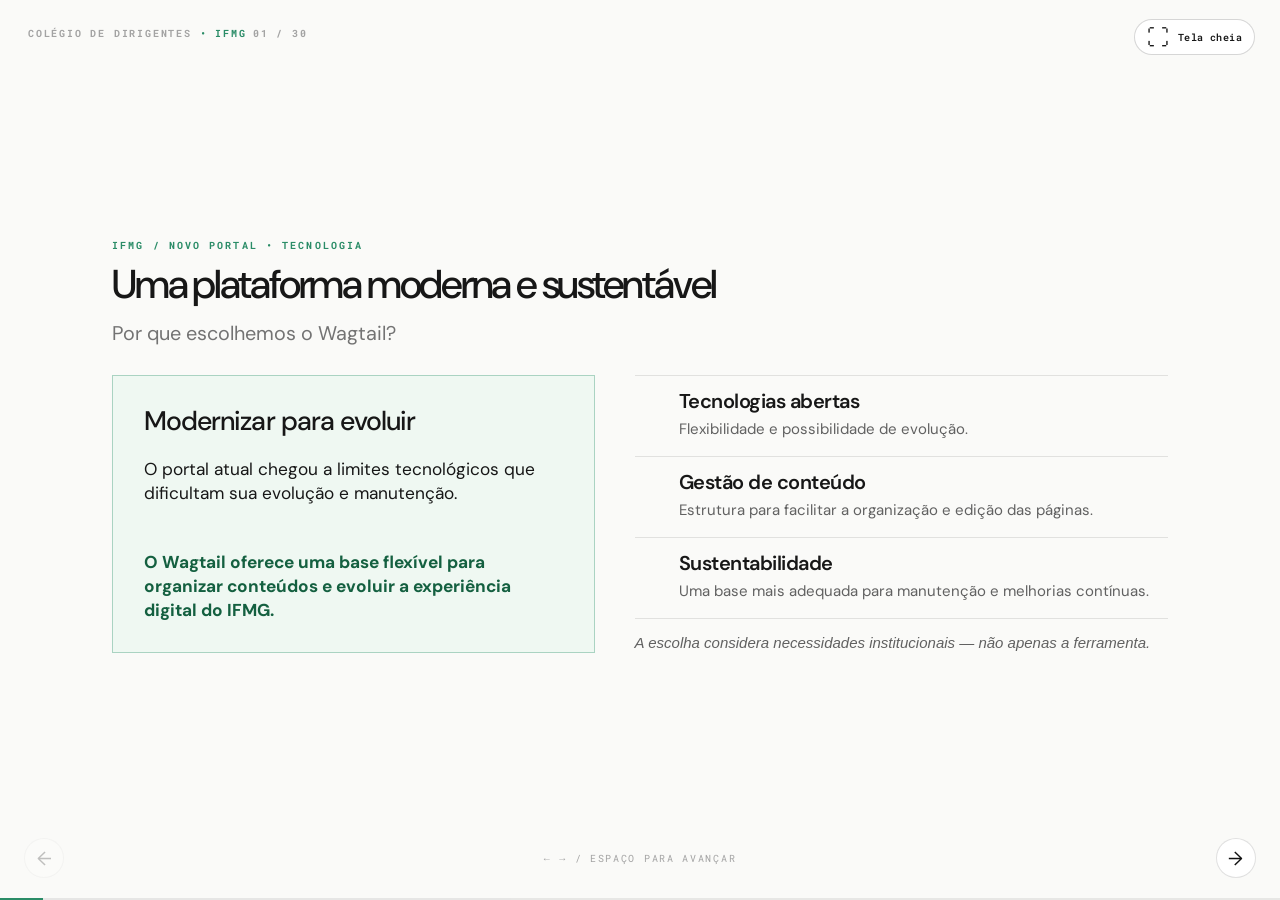
==== commit 69e8a2a0: "codir: usar indicadores visuais sem adicionar conteúdo à DTI" ====
--- a/codir/index.html
+++ b/codir/index.html
@@ -38,9 +38,9 @@
               <p class="dti-statement-key">O Wagtail oferece uma base flexível para organizar conteúdos e evoluir a experiência digital do IFMG.</p>
             </div>
             <div class="dti-points">
-              <article class="dti-point"><span class="dti-point-index">01</span><div><h3>Tecnologias abertas</h3><p>Flexibilidade e possibilidade de evolução.</p></div></article>
-              <article class="dti-point"><span class="dti-point-index">02</span><div><h3>Gestão de conteúdo</h3><p>Estrutura para facilitar a organização e edição das páginas.</p></div></article>
-              <article class="dti-point"><span class="dti-point-index">03</span><div><h3>Sustentabilidade</h3><p>Uma base mais adequada para manutenção e melhorias contínuas.</p></div></article>
+              <article class="dti-point"><span class="dti-point-index" aria-hidden="true"></span><div><h3>Tecnologias abertas</h3><p>Flexibilidade e possibilidade de evolução.</p></div></article>
+              <article class="dti-point"><span class="dti-point-index" aria-hidden="true"></span><div><h3>Gestão de conteúdo</h3><p>Estrutura para facilitar a organização e edição das páginas.</p></div></article>
+              <article class="dti-point"><span class="dti-point-index" aria-hidden="true"></span><div><h3>Sustentabilidade</h3><p>Uma base mais adequada para manutenção e melhorias contínuas.</p></div></article>
               <p class="dti-quiet">A escolha considera necessidades institucionais — não apenas a ferramenta.</p>
             </div>
           </div>
--- a/codir/styles.css
+++ b/codir/styles.css
@@ -714,3 +714,123 @@
   .timeline-grid-december .timeline-item { min-height:210px; }
   .timeline-source { margin-top:13px; }
 }
+
+
+/* Abertura da DTI: a redação é a do arquivo original; a identidade segue o CODIR. */
+.dti-inner { display:flex; flex-direction:column; justify-content:center; gap:24px; }
+.dti-heading { margin-bottom:3px; }
+.dti-heading h2 { max-width:1050px; }
+.dti-subtitle { margin:16px 0 0; color:var(--muted); font-size:clamp(16px,1.55vw,20px); line-height:1.38; }
+.dti-platform-layout { display:grid; grid-template-columns:minmax(0,0.95fr) minmax(0,1.05fr); gap:40px; align-items:stretch; }
+.dti-statement { padding:30px 31px; border:1px solid rgba(42,140,103,.35); background:#eff8f2; display:flex; flex-direction:column; }
+.dti-statement h3 { font-size:clamp(24px,2.1vw,31px); font-weight:500; letter-spacing:-.035em; line-height:1.1; margin:0 0 22px; }
+.dti-statement p { font-size:clamp(16px,1.35vw,19px); line-height:1.39; margin:0; }
+.dti-statement .dti-statement-key { margin-top:auto; padding-top:28px; font-weight:700; color:#146040; }
+.dti-points { display:grid; grid-template-rows:repeat(3,auto) 1fr; align-content:start; gap:16px; }
+.dti-point { display:grid; grid-template-columns:34px minmax(0,1fr); gap:10px; border-top:1px solid var(--line); padding-top:13px; }
+.dti-point-index { font:700 11px/1.6 var(--font-mono); color:var(--green); }
+.dti-point h3 { margin:0; font-size:20px; font-weight:600; line-height:1.2; letter-spacing:-.025em; }
+.dti-point p { margin:6px 0 0; color:#616161; font-size:15px; line-height:1.4; }
+.dti-quiet { align-self:end; margin:0; padding-top:14px; border-top:1px solid var(--line); font-size:15px; line-height:1.38; color:#616161; font-style:italic; }
+.dti-structure { padding:8px 0 0; }
+.dti-structure-root { display:table; min-width:330px; margin:0 auto; padding:25px 35px; text-align:center; color:#fff; background:#171717; font-weight:600; font-size:21px; line-height:1.2; position:relative; }
+.dti-structure-root::after { content:""; height:32px; width:1px; background:#aaa; position:absolute; left:50%; top:100%; }
+.dti-structure-children { position:relative; display:grid; grid-template-columns:repeat(4,minmax(0,1fr)); gap:18px; margin-top:65px; }
+.dti-structure-children::before { content:""; position:absolute; left:12.5%; right:12.5%; top:-33px; height:1px; background:#aaa; }
+.dti-structure-children article { position:relative; min-height:127px; padding:25px 10px 19px; background:white; border:1px solid #d7d7d7; border-top:3px solid var(--green); text-align:center; }
+.dti-structure-children article::before { content:""; position:absolute; bottom:100%; left:50%; height:33px; width:1px; background:#aaa; }
+.dti-structure-children h3 { margin:0; font-size:21px; font-weight:600; }
+.dti-structure-children p { font-size:14px; margin:9px 0 0; color:#666; }
+.dti-structure-conclusion { max-width:930px; margin:6px auto 0; text-align:center; }
+.dti-structure-conclusion p { color:#616161; font-size:16px; margin:9px 0 0; line-height:1.36; }
+.dti-structure-conclusion .dti-claim { color:var(--ink); font-size:clamp(19px,1.85vw,24px); font-weight:600; line-height:1.22; }
+.dti-integration-layout { display:grid; grid-template-columns:minmax(0,3fr) minmax(205px,1fr); gap:26px; align-items:center; }
+.dti-systems { display:grid; grid-template-columns:minmax(0,1fr) 74px minmax(0,1fr); align-items:center; gap:8px; }
+.dti-system { background:#f0f5f1; border:1px solid #cbd9ce; border-top:3px solid var(--green); padding:28px 14px; min-height:226px; text-align:center; }
+.dti-system-symbol { display:grid; place-items:center; background:var(--green); color:white; border-radius:50%; width:48px; height:48px; font:700 22px var(--font-mono); margin:0 auto 18px; }
+.dti-system h3 { margin:0; font-size:23px; font-weight:600; }
+.dti-system p { font-size:13px; line-height:1.35; color:#616161; margin:9px 0 0; }
+.dti-system-flow { display:flex; flex-direction:column; text-align:center; align-items:center; gap:7px; color:#616161; font:700 12px/1.4 var(--font-mono); }
+.dti-system-arrow { color:var(--green); font:400 54px/1 var(--font-sans); }
+.dti-gains, .dti-memory-preserve { align-self:stretch; display:flex; flex-direction:column; gap:21px; justify-content:center; }
+.dti-gain { border-top:1px solid var(--line); padding-top:13px; }
+.dti-gain h3 { margin:0; font-size:19px; font-weight:600; }
+.dti-gain p { color:#616161; font-size:14px; line-height:1.35; margin:6px 0 0; }
+.dti-integrity { margin:0; background:#eff8f2; border-left:3px solid var(--green); padding:19px 25px; font-size:18px; line-height:1.3; font-weight:600; }
+.dti-memory-layout { display:grid; grid-template-columns:1.08fr 54px .93fr 1fr; gap:21px; align-items:center; }
+.dti-document-stack { position:relative; min-height:235px; margin:21px 0 0 24px; }
+.dti-document-stack::before, .dti-document-stack::after { content:""; position:absolute; border:1px solid #b8cebf; background:#e7f1e9; width:calc(100% - 20px); height:calc(100% - 15px); }
+.dti-document-stack::before { top:12px; left:-24px; }
+.dti-document-stack::after { top:6px; left:-12px; }
+.dti-document-page { position:relative; z-index:1; background:#fff; border:1px solid #becfc4; padding:25px 25px 20px; min-height:220px; }
+.dti-document-page h3 { margin:0 0 24px; text-align:center; font-size:14px; letter-spacing:.04em; font-weight:700; }
+.dti-document-page span { display:block; height:4px; background:#d3dfd7; margin:0 0 19px; width:95%; }
+.dti-document-page span:nth-of-type(2) { width:76%; }
+.dti-document-page span:nth-of-type(3) { width:90%; }
+.dti-document-page span:nth-of-type(4) { width:66%; }
+.dti-memory-target { display:flex; flex-direction:column; align-items:center; justify-content:center; min-height:230px; padding:20px; background:#171717; color:#fff; text-align:center; border-top:4px solid var(--green); }
+.dti-memory-target h3 { margin:0 0 22px; font-weight:600; font-size:23px; }
+.dti-memory-target p { margin:0; font-size:16px; line-height:1.37; color:#e5e5e5; }
+.dti-summary-slide .dti-heading h2 { max-width:1100px; }
+.dti-summary-slide .dti-subtitle { color:#bdbdbd; }
+.dti-summary-grid { display:grid; grid-template-columns:repeat(4,minmax(0,1fr)); gap:12px; margin-top:12px; }
+.dti-summary-grid article { background:#141d19; border-top:3px solid var(--green); padding:24px 20px 30px; min-height:230px; }
+.dti-summary-grid span { color:var(--mint); font:700 13px/1.3 var(--font-mono); }
+.dti-summary-grid h3 { font-size:19px; font-weight:600; margin:45px 0 16px; }
+.dti-summary-grid p { color:#c7c7c7; line-height:1.3; font-size:16px; margin:0; }
+.dti-summary-message { max-width:990px; margin:4px auto 0; color:#fff; text-align:center; font-size:clamp(19px,1.9vw,26px); font-weight:500; line-height:1.28; }
+@media(max-width:1000px) {
+ .dti-platform-layout { gap:24px; }
+ .dti-memory-layout { gap:13px; }
+ .dti-structure-children { gap:9px; }
+ .dti-summary-grid article { padding:20px 14px; min-height:195px; }
+ .dti-summary-grid h3 { font-size:17px; }
+}
+@media(max-width:700px) {
+ .dti-inner { gap:23px; }
+ .dti-platform-layout, .dti-integration-layout { grid-template-columns:1fr; gap:17px; }
+ .dti-statement { padding:22px; }
+ .dti-statement h3 { margin-bottom:14px; }
+ .dti-statement .dti-statement-key { padding-top:17px; }
+ .dti-structure-root { min-width:0; width:100%; font-size:17px; padding:22px 15px; }
+ .dti-structure-root::after, .dti-structure-children::before, .dti-structure-children article::before { display:none; }
+ .dti-structure-children { grid-template-columns:repeat(2,minmax(0,1fr)); gap:10px; margin-top:13px; }
+ .dti-structure-children article { min-height:120px; padding:21px 9px; }
+ .dti-structure-children h3 { font-size:17px; }
+ .dti-structure-conclusion { margin-top:0; }
+ .dti-systems { grid-template-columns:minmax(0,1fr); gap:9px; }
+ .dti-system { min-height:0; padding:21px; }
+ .dti-system-flow { flex-direction:row; justify-content:center; gap:12px; }
+ .dti-system-arrow { transform:rotate(90deg); font-size:42px; }
+ .dti-memory-layout { grid-template-columns:1fr; gap:19px; }
+ .dti-document-stack { width:85%; max-width:320px; margin:9px auto 0; }
+ .dti-memory-target { min-height:170px; }
+ .dti-summary-grid { grid-template-columns:repeat(2,minmax(0,1fr)); gap:8px; margin-top:0; }
+ .dti-summary-grid article { min-height:155px; padding:15px 13px; }
+ .dti-summary-grid h3 { margin:28px 0 10px; font-size:15px; }
+ .dti-summary-grid p { font-size:13px; }
+ .dti-summary-message { font-size:18px; }
+}
+@media(max-height:750px) and (min-width:701px) {
+ .dti-inner { gap:16px; padding-top:77px; padding-bottom:75px; }
+ .dti-statement { padding:21px 25px; }
+ .dti-statement h3 { margin-bottom:13px; font-size:25px; }
+ .dti-statement p { font-size:16px; }
+ .dti-statement .dti-statement-key { padding-top:18px; }
+ .dti-point { padding-top:9px; }
+ .dti-points { gap:10px; }
+ .dti-quiet { padding-top:8px; }
+ .dti-structure-children { margin-top:51px; }
+ .dti-structure-children article { min-height:102px; padding-top:18px; }
+ .dti-structure-root { padding:19px; }
+ .dti-structure-conclusion .dti-claim { font-size:20px; }
+ .dti-system { min-height:185px; padding:18px 9px; }
+ .dti-system-symbol { margin-bottom:10px; }
+ .dti-integrity { padding:12px 19px; font-size:16px; }
+ .dti-document-stack { min-height:205px; }
+ .dti-document-page { min-height:195px; }
+ .dti-memory-target { min-height:195px; }
+ .dti-summary-grid article { min-height:173px; padding:18px; }
+ .dti-summary-grid h3 { margin-top:23px; }
+ .dti-summary-message { font-size:20px; }
+}
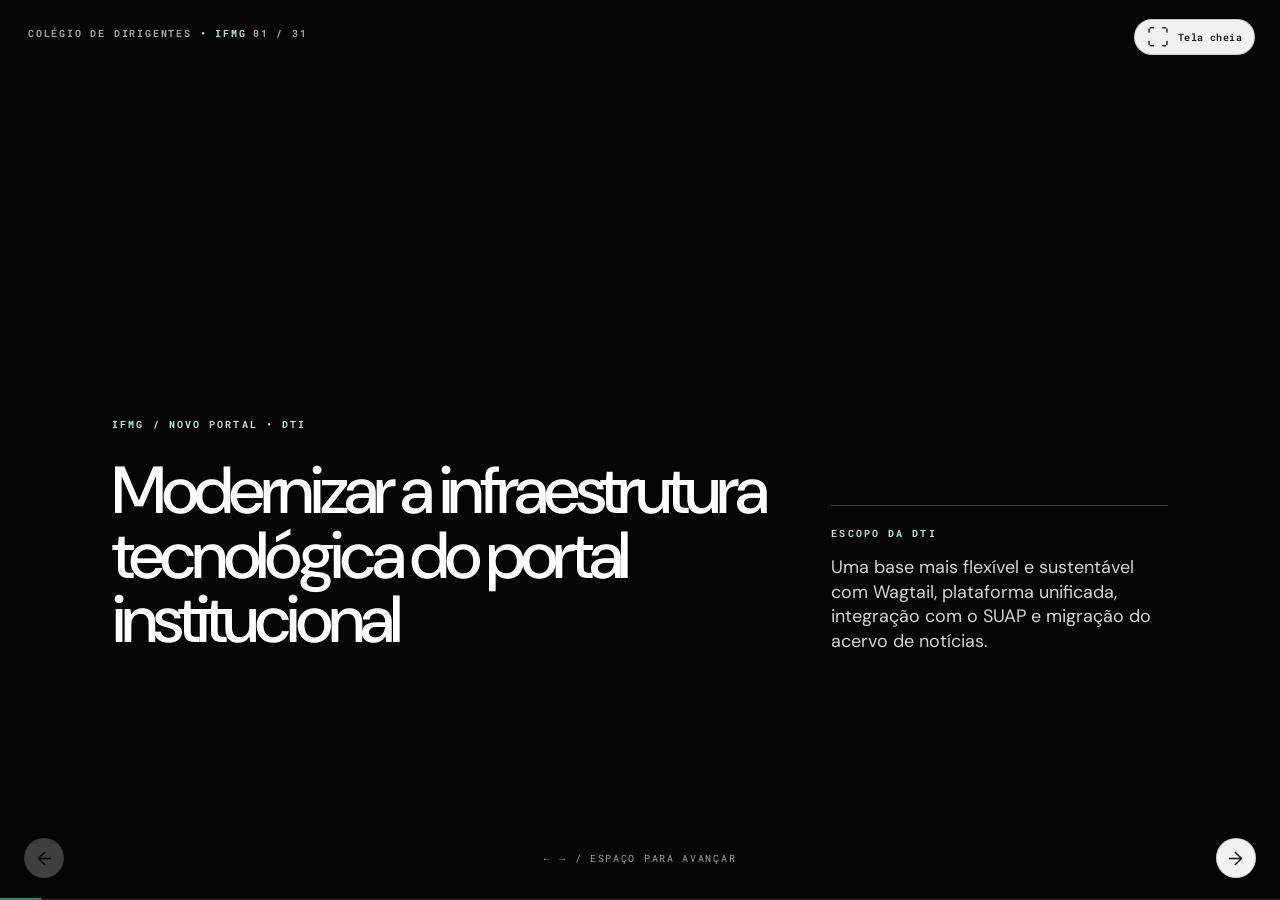
==== commit 6c1f9a25: "codir: adicionar capa de apresentação para escopo tecnológico da DTI" ====
--- a/codir/index.html
+++ b/codir/index.html
@@ -16,15 +16,28 @@
   <div class="presentation" id="presentation">
     <header class="deck-meta" aria-label="Informações da apresentação">
       <span>Colégio de Dirigentes <span class="accent">• IFMG</span></span>
-      <span aria-live="polite" id="slide-counter">01 / 30</span>
+      <span aria-live="polite" id="slide-counter">01 / 31</span>
     </header>
     <button id="fullscreen-toggle" class="fullscreen-toggle" type="button" aria-label="Ativar tela cheia" aria-pressed="false" title="Ativar tela cheia">
       <span class="fullscreen-icon" aria-hidden="true">⛶</span>
       <span class="fullscreen-label">Tela cheia</span>
     </button>
     <main id="deck" aria-label="Estudo de caso do portal do IFMG">
-      <!-- DTI: os cinco slides enviados abrem a apresentação, preservando integralmente o texto. -->
-      <section class="slide dti-slide is-active" data-title="Tecnologia" aria-label="Slide 1: Tecnologia">
+      <!-- DTI: capa de abertura e cinco slides recebidos, mantendo integralmente o texto enviado. -->
+      <!-- Capa da DTI: novo texto de introdução ao escopo tecnológico, anterior aos cinco slides recebidos. -->
+      <section class="slide dark is-active" data-title="Abertura da DTI" aria-label="Slide 1: Abertura da DTI">
+        <div class="slide-inner cover-grid">
+          <div class="cover-title">
+            <p class="overline mint">IFMG / Novo Portal • DTI</p>
+            <h1>Modernizar a infraestrutura tecnológica do portal institucional</h1>
+          </div>
+          <div class="cover-side">
+            <p class="overline mint">Escopo da DTI</p>
+            <p>Uma base mais flexível e sustentável com Wagtail, plataforma unificada, integração com o SUAP e migração do acervo de notícias.</p>
+          </div>
+        </div>
+      </section>
+      <section class="slide dti-slide" data-title="Tecnologia" aria-label="Slide 2: Tecnologia" hidden>
         <div class="slide-inner dti-inner">
           <div class="slide-heading dti-heading">
             <p class="overline green">IFMG / NOVO PORTAL <span aria-hidden="true">•</span> TECNOLOGIA</p>
@@ -47,7 +60,7 @@
         </div>
       </section>
 
-      <section class="slide dti-slide" data-title="Unificação" aria-label="Slide 2: Unificação" hidden>
+      <section class="slide dti-slide" data-title="Unificação" aria-label="Slide 3: Unificação" hidden>
         <div class="slide-inner dti-inner">
           <div class="slide-heading dti-heading">
             <p class="overline green">IFMG / NOVO PORTAL <span aria-hidden="true">•</span> UNIFICAÇÃO</p>
@@ -70,7 +83,7 @@
         </div>
       </section>
 
-      <section class="slide dti-slide" data-title="Integração" aria-label="Slide 3: Integração" hidden>
+      <section class="slide dti-slide" data-title="Integração" aria-label="Slide 4: Integração" hidden>
         <div class="slide-inner dti-inner">
           <div class="slide-heading dti-heading">
             <p class="overline green">IFMG / NOVO PORTAL <span aria-hidden="true">•</span> INTEGRAÇÃO</p>
@@ -93,7 +106,7 @@
         </div>
       </section>
 
-      <section class="slide dti-slide" data-title="Memória institucional" aria-label="Slide 4: Memória institucional" hidden>
+      <section class="slide dti-slide" data-title="Memória institucional" aria-label="Slide 5: Memória institucional" hidden>
         <div class="slide-inner dti-inner">
           <div class="slide-heading dti-heading">
             <p class="overline green">IFMG / NOVO PORTAL <span aria-hidden="true">•</span> MEMÓRIA INSTITUCIONAL</p>
@@ -118,7 +131,7 @@
         </div>
       </section>
 
-      <section class="slide dark dti-slide dti-summary-slide" data-title="Síntese da DTI" aria-label="Slide 5: Síntese da DTI" hidden>
+      <section class="slide dark dti-slide dti-summary-slide" data-title="Síntese da DTI" aria-label="Slide 6: Síntese da DTI" hidden>
         <div class="slide-inner dti-inner">
           <div class="slide-heading dti-heading">
             <p class="overline mint">IFMG / NOVO PORTAL</p>
@@ -136,7 +149,7 @@
       </section>
 
 
-      <section class="slide dark" data-title="Apresentação" aria-label="Slide 6: Apresentação" hidden>
+      <section class="slide dark" data-title="Apresentação" aria-label="Slide 7: Apresentação" hidden>
         <div class="slide-inner cover-grid">
           <div class="cover-title">
             <p class="overline mint">IFMG / Colégio de Dirigentes</p>
@@ -149,7 +162,7 @@
         </div>
       </section>
 
-      <section class="slide dark graph-intro-slide" data-title="Mapa da Reitoria" aria-label="Slide 7: Mapa da Reitoria" hidden>
+      <section class="slide dark graph-intro-slide" data-title="Mapa da Reitoria" aria-label="Slide 8: Mapa da Reitoria" hidden>
         <div class="slide-inner graph-intro-inner">
           <div class="graph-intro-heading">
             <p class="overline mint">O ponto de partida / portal da Reitoria</p>
@@ -165,7 +178,7 @@
         </div>
       </section>
 
-      <section class="slide" data-title="O problema" aria-label="Slide 8: O problema" hidden>
+      <section class="slide" data-title="O problema" aria-label="Slide 9: O problema" hidden>
         <div class="slide-inner">
           <div class="slide-heading"><p class="overline green">O problema</p><h2>O desafio é facilitar o acesso aos serviços sem exigir que o público conheça a estrutura do IFMG</h2></div>
           <div class="cols cols-8-4 align-center">
@@ -178,7 +191,7 @@
       </section>
 
       <!-- METODOLOGIA: como a pesquisa levou à arquitetura e aos testes -->
-      <section class="slide methods-slide" data-title="Percurso metodológico" aria-label="Slide 9: Percurso metodológico" hidden>
+      <section class="slide methods-slide" data-title="Percurso metodológico" aria-label="Slide 10: Percurso metodológico" hidden>
         <div class="slide-inner methods-inner">
           <div class="slide-heading methods-heading">
             <p class="overline green">Como chegamos à proposta</p>
@@ -218,7 +231,7 @@
         </div>
       </section>
 
-      <section class="slide" data-title="Evidências" aria-label="Slide 10: Evidências" hidden>
+      <section class="slide" data-title="Evidências" aria-label="Slide 11: Evidências" hidden>
         <div class="slide-inner">
           <div class="slide-heading"><p class="overline green">Evidências</p><h2>As páginas mais acessadas indicavam onde as pessoas buscavam informações e serviços</h2></div>
           <div class="cols cols-8-4 align-bottom">
@@ -234,7 +247,7 @@
         </div>
       </section>
 
-      <section class="slide" data-title="Diagnóstico da busca" aria-label="Slide 11: Diagnóstico da busca" hidden>
+      <section class="slide" data-title="Diagnóstico da busca" aria-label="Slide 12: Diagnóstico da busca" hidden>
         <div class="slide-inner">
           <div class="slide-heading"><p class="overline green">Diagnóstico da busca</p><h2>A busca interna tinha um volume comparável ao dos processos seletivos, mas indicadores de uso muito piores</h2></div>
           <div class="cols cols-8-4 align-center">
@@ -247,7 +260,7 @@
         </div>
       </section>
 
-      <section class="slide" data-title="Pesquisa com apoio de IA" aria-label="Slide 12: Pesquisa com apoio de IA" hidden>
+      <section class="slide" data-title="Pesquisa com apoio de IA" aria-label="Slide 13: Pesquisa com apoio de IA" hidden>
         <div class="slide-inner">
           <div class="slide-heading"><p class="overline green">Pesquisa com apoio de IA</p><h2>A IA acelerou a síntese, enquanto os critérios de evidência definiram quais conclusões eram sustentáveis</h2></div>
           <div class="cols cols-8-4 align-center">
@@ -262,7 +275,7 @@
         </div>
       </section>
 
-      <section class="slide" data-title="Modelo de conteúdo" aria-label="Slide 13: Modelo de conteúdo" hidden>
+      <section class="slide" data-title="Modelo de conteúdo" aria-label="Slide 14: Modelo de conteúdo" hidden>
         <div class="slide-inner"><div class="slide-heading"><p class="overline green">Modelo de conteúdo</p><h2>As notícias estavam sendo usadas como acesso a serviços, o que dificultava encontrar tarefas recorrentes</h2></div>
           <div class="cols cols-half">
             <article class="comparison"><p class="overline muted">Notícia em ordem cronológica</p><h3>Aviso, prazo e abertura de inscrições</h3><div class="timeline"><i></i></div><p>Útil no momento da publicação, mas cada vez mais difícil de localizar com o tempo.</p></article>
@@ -271,7 +284,7 @@
         </div>
       </section>
 
-      <section class="slide" data-title="Proposta" aria-label="Slide 14: Proposta" hidden>
+      <section class="slide" data-title="Proposta" aria-label="Slide 15: Proposta" hidden>
         <div class="slide-inner">
           <div class="slide-heading"><p class="overline green">Proposta</p><h2>A proposta combina acesso por necessidades do público com informações sobre a estrutura institucional</h2></div>
           <div class="cols cols-8-4 align-center">
@@ -281,7 +294,7 @@
         </div>
       </section>
 
-      <section class="slide" data-title="Critérios de decisão" aria-label="Slide 15: Critérios de decisão" hidden>
+      <section class="slide" data-title="Critérios de decisão" aria-label="Slide 16: Critérios de decisão" hidden>
         <div class="slide-inner">
           <div class="slide-heading"><p class="overline green">Critérios de decisão</p><h2>O volume de acessos foi um dos critérios, sem se sobrepor à importância dos serviços públicos</h2></div>
           <div class="cols cols-8-4 align-center">
@@ -298,7 +311,7 @@
         </div>
       </section>
 
-      <section class="slide" data-title="Modelo de conteúdo" aria-label="Slide 16: Modelo de conteúdo" hidden>
+      <section class="slide" data-title="Modelo de conteúdo" aria-label="Slide 17: Modelo de conteúdo" hidden>
         <div class="slide-inner">
           <div class="slide-heading"><p class="overline green">Modelo de conteúdo</p><h2>O Guia do Estudante organizou sistemas em torno das tarefas, em vez dos setores responsáveis</h2></div>
           <div class="cols cols-8-4 align-center">
@@ -311,7 +324,7 @@
 
 
       <!-- GUIA DO PORTAL: apresentação, navegação e consulta -->
-      <section class="slide" data-title="Apresentação do guia" aria-label="Slide 17: Apresentação do guia" hidden>
+      <section class="slide" data-title="Apresentação do guia" aria-label="Slide 18: Apresentação do guia" hidden>
         <div class="slide-inner">
           <div class="slide-heading"><p class="overline green">Guia do Portal / apresentação</p><h2>Um ponto de referência para quem cria, revisa e administra conteúdo no portal</h2></div>
           <div class="cols cols-8-4 align-center">
@@ -337,7 +350,7 @@
       </section>
 
       <!-- GUIA DO PORTAL: perfis e tarefas -->
-      <section class="slide" data-title="Perfis e tarefas" aria-label="Slide 18: Perfis e tarefas" hidden>
+      <section class="slide" data-title="Perfis e tarefas" aria-label="Slide 19: Perfis e tarefas" hidden>
         <div class="slide-inner">
           <div class="slide-heading"><p class="overline green">Guia do Portal / organização do trabalho</p><h2>A orientação começa pela função exercida e pela tarefa que precisa ser realizada</h2></div>
           <div class="cols cols-8-4 align-center">
@@ -363,7 +376,7 @@
       </section>
 
       <!-- GUIA DO PORTAL: mapa de relações -->
-      <section class="slide" data-title="Mapa da estrutura" aria-label="Slide 19: Mapa da estrutura" hidden>
+      <section class="slide" data-title="Mapa da estrutura" aria-label="Slide 20: Mapa da estrutura" hidden>
         <div class="slide-inner">
           <div class="slide-heading"><p class="overline green">Guia do Portal / visualização da estrutura</p><h2>Um mapa permite explorar como as páginas do portal se organizam e se relacionam</h2></div>
           <div class="cols cols-8-4 align-center">
@@ -389,7 +402,7 @@
       </section>
 
       <!-- GUIA DO PORTAL: busca atual e evolução -->
-      <section class="slide" data-title="Busca por intenção" aria-label="Slide 20: Busca por intenção" hidden>
+      <section class="slide" data-title="Busca por intenção" aria-label="Slide 21: Busca por intenção" hidden>
         <div class="slide-inner">
           <div class="slide-heading"><p class="overline green">Guia do Portal / evolução da busca</p><h2>Encontrar uma tarefa descrevendo o que se precisa fazer, mesmo sem conhecer o nome do procedimento</h2></div>
           <div class="cols cols-8-4 align-center">
@@ -413,7 +426,7 @@
       </section>
 
       <!-- GUIA DO PORTAL: IA e apoio à produção de conteúdo -->
-      <section class="slide" data-title="IA e blocos do Wagtail" aria-label="Slide 21: IA e blocos do Wagtail" hidden>
+      <section class="slide" data-title="IA e blocos do Wagtail" aria-label="Slide 22: IA e blocos do Wagtail" hidden>
         <div class="slide-inner">
           <div class="slide-heading"><p class="overline green">Guia do Portal / ferramentas de apoio</p><h2>O guia já ensina a usar IA para preparar páginas e escolher os blocos adequados no Wagtail</h2></div>
           <div class="cols cols-8-4 align-center">
@@ -440,7 +453,7 @@
         </div>
       </section>
 
-      <section class="slide" data-title="Articulação entre áreas" aria-label="Slide 22: Articulação entre áreas" hidden>
+      <section class="slide" data-title="Articulação entre áreas" aria-label="Slide 23: Articulação entre áreas" hidden>
         <div class="slide-inner">
           <div class="slide-heading"><p class="overline green">Articulação entre áreas</p><h2>O trabalho entre áreas buscou distribuir responsabilidades e tornar as decisões mais claras</h2></div>
           <div class="stakeholders">
@@ -452,7 +465,7 @@
       </section>
 
 
-      <section class="slide" data-title="Testes de Ouro Branco" aria-label="Slide 23: Testes de Ouro Branco" hidden>
+      <section class="slide" data-title="Testes de Ouro Branco" aria-label="Slide 24: Testes de Ouro Branco" hidden>
         <div class="slide-inner">
           <div class="slide-heading"><p class="overline green">Ouro Branco / testes de usabilidade</p><h2>As pessoas reconhecem a área de acesso, mas algumas tarefas continuam difíceis de encontrar</h2></div>
           <div class="pilot-context">
@@ -496,7 +509,7 @@
         </div>
       </section>
 
-      <section class="slide" data-title="Aprendizados com servidores" aria-label="Slide 24: Aprendizados com servidores" hidden>
+      <section class="slide" data-title="Aprendizados com servidores" aria-label="Slide 25: Aprendizados com servidores" hidden>
         <div class="slide-inner">
           <div class="slide-heading"><p class="overline green">Ouro Branco / testes com servidores</p><h2>As dificuldades revelam onde a organização do campus precisa dialogar com as tarefas de trabalho</h2></div>
           <div class="pilot-context">
@@ -523,7 +536,7 @@
         </div>
       </section>
 
-      <section class="slide" data-title="Próxima iteração" aria-label="Slide 25: Próxima iteração" hidden>
+      <section class="slide" data-title="Próxima iteração" aria-label="Slide 26: Próxima iteração" hidden>
         <div class="slide-inner">
           <div class="slide-heading"><p class="overline green">Ouro Branco / decisões a partir da pesquisa</p><h2>Os testes já indicam ajustes concretos antes de levar o modelo a outros campi</h2></div>
           <div class="cols cols-7-5 align-center">
@@ -542,7 +555,7 @@
       </section>
 
       <!-- ENCERRAMENTO: os dois grafos juntos para comparar a estrutura mapeada e a proposta -->
-      <section class="slide dark graph-intro-slide graph-compare-slide" data-title="A transformação" aria-label="Slide 26: A transformação" hidden>
+      <section class="slide dark graph-intro-slide graph-compare-slide" data-title="A transformação" aria-label="Slide 27: A transformação" hidden>
         <div class="slide-inner graph-compare-inner">
           <div class="graph-compare-heading">
             <p class="overline mint">Do diagnóstico à proposta</p>
@@ -586,7 +599,7 @@
 
 
       <!-- CRONOGRAMA DE IMPLANTAÇÃO: datas e entregas do planejamento do novo portal -->
-      <section class="slide timeline-slide" data-title="Cronograma / outubro" aria-label="Slide 27: Cronograma de outubro" hidden>
+      <section class="slide timeline-slide" data-title="Cronograma / outubro" aria-label="Slide 28: Cronograma de outubro" hidden>
         <div class="slide-inner timeline-inner">
           <div class="slide-heading timeline-heading">
             <p class="overline green">Novo portal / cronograma 2026</p>
@@ -605,7 +618,7 @@
         </div>
       </section>
 
-      <section class="slide timeline-slide" data-title="Cronograma / novembro" aria-label="Slide 28: Cronograma de novembro" hidden>
+      <section class="slide timeline-slide" data-title="Cronograma / novembro" aria-label="Slide 29: Cronograma de novembro" hidden>
         <div class="slide-inner timeline-inner">
           <div class="slide-heading timeline-heading">
             <p class="overline green">Novo portal / cronograma 2026</p>
@@ -622,7 +635,7 @@
         </div>
       </section>
 
-      <section class="slide timeline-slide" data-title="Cronograma / dezembro" aria-label="Slide 29: Cronograma de dezembro" hidden>
+      <section class="slide timeline-slide" data-title="Cronograma / dezembro" aria-label="Slide 30: Cronograma de dezembro" hidden>
         <div class="slide-inner timeline-inner">
           <div class="slide-heading timeline-heading">
             <p class="overline green">Novo portal / cronograma 2026</p>
@@ -638,7 +651,7 @@
         </div>
       </section>
 
-      <section class="slide dark" data-title="Síntese" aria-label="Slide 30: Síntese" hidden>
+      <section class="slide dark" data-title="Síntese" aria-label="Slide 31: Síntese" hidden>
         <div class="slide-inner cover-grid closing-grid">
           <div><p class="overline mint">O que permanece</p><h2>Facilitar o acesso à informação é uma capacidade institucional que depende de organização e gestão contínuas.</h2></div>
           <div class="cover-side closing-side"><div><p class="overline mint">01 / Problema redefinido</p><p>O redesenho do portal passou a ser tratado como um problema de acesso.</p></div><div><p class="overline mint">02 / Organização proposta</p><p>Necessidades dos públicos e serviços orientaram a arquitetura da informação.</p></div><div><p class="overline mint">03 / Continuidade</p><p>A gestão do conteúdo permite manter essa organização ao longo do tempo.</p></div></div>
--- a/codir/styles.css
+++ b/codir/styles.css
@@ -728,7 +728,7 @@
 .dti-statement .dti-statement-key { margin-top:auto; padding-top:28px; font-weight:700; color:#146040; }
 .dti-points { display:grid; grid-template-rows:repeat(3,auto) 1fr; align-content:start; gap:16px; }
 .dti-point { display:grid; grid-template-columns:34px minmax(0,1fr); gap:10px; border-top:1px solid var(--line); padding-top:13px; }
-.dti-point-index { font:700 11px/1.6 var(--font-mono); color:var(--green); }
+.dti-point-index { display:block; width:9px; height:9px; margin:6px 0 0 7px; border-radius:50%; background:var(--green); }
 .dti-point h3 { margin:0; font-size:20px; font-weight:600; line-height:1.2; letter-spacing:-.025em; }
 .dti-point p { margin:6px 0 0; color:#616161; font-size:15px; line-height:1.4; }
 .dti-quiet { align-self:end; margin:0; padding-top:14px; border-top:1px solid var(--line); font-size:15px; line-height:1.38; color:#616161; font-style:italic; }
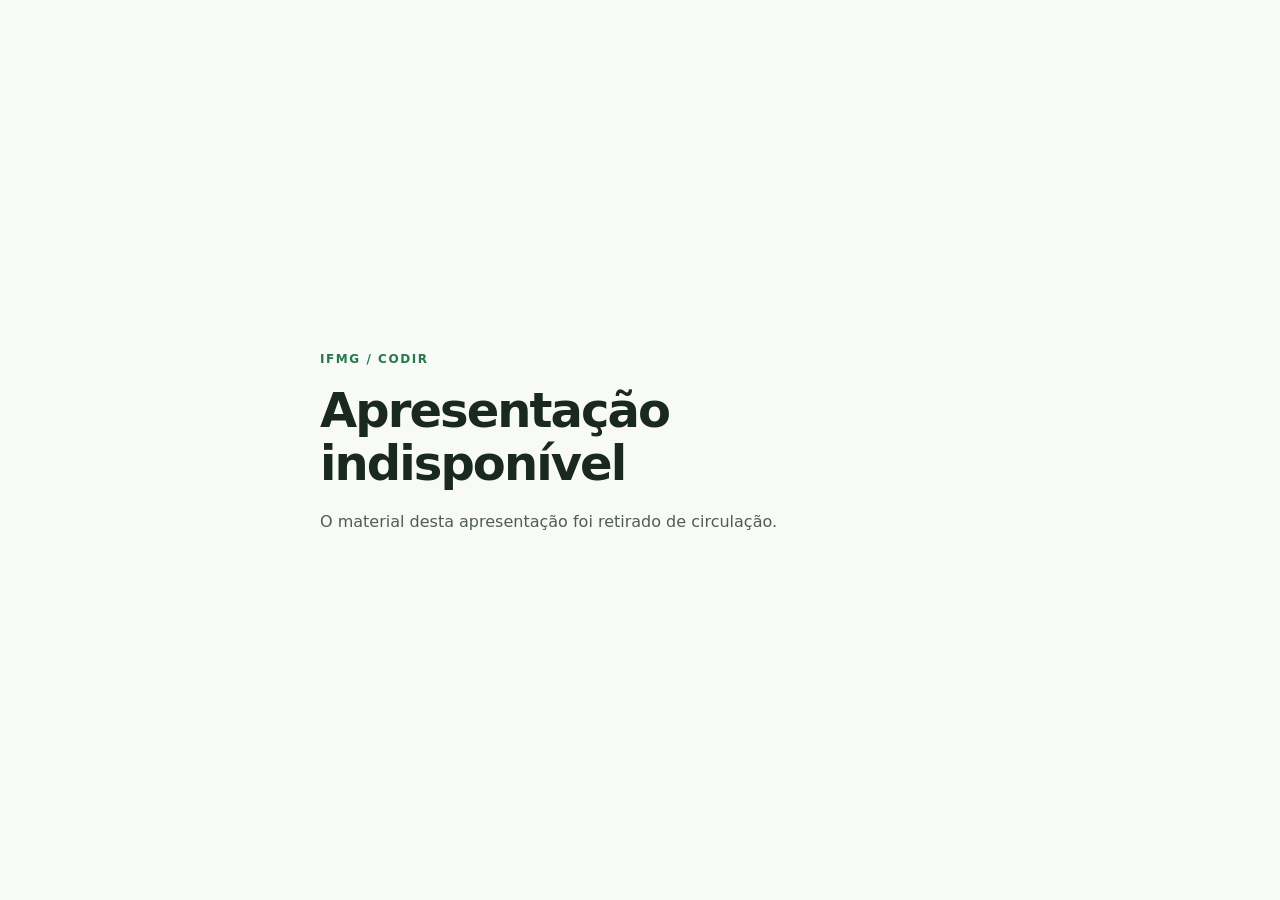
==== commit fb7f6f40: "codir: suspender publicação da apresentação mantendo histórico reversível" ====
--- a/codir/index.html
+++ b/codir/index.html
@@ -3,672 +3,24 @@
 <head>
   <meta charset="utf-8">
   <meta name="viewport" content="width=device-width, initial-scale=1">
-  <meta name="color-scheme" content="light dark">
-  <meta name="description" content="Pesquisa, arquitetura da informação e governança do portal do IFMG. Apresentação para o Colégio de Dirigentes.">
-  <title>IFMG | Pesquisa e arquitetura de acesso ao portal</title>
-  <link rel="preconnect" href="https://fonts.googleapis.com">
-  <link rel="preconnect" href="https://fonts.gstatic.com" crossorigin>
-  <link href="https://fonts.googleapis.com/css2?family=DM+Sans:wght@400;500;600;700&family=Roboto+Mono:wght@400;500;600;700&display=swap" rel="stylesheet">
-  <link rel="stylesheet" href="./styles.css">
-  <script src="./script.js" defer></script>
+  <meta name="robots" content="noindex, nofollow">
+  <title>Apresentação indisponível | CODIR</title>
+  <style>
+    :root { color-scheme: light; }
+    * { box-sizing: border-box; }
+    body { margin: 0; min-height: 100vh; display: grid; place-items: center; background: #f8faf8; color: #192820; font: 400 18px/1.5 system-ui, sans-serif; }
+    main { width: min(100% - 48px, 640px); }
+    p { margin: 0 0 16px; }
+    .eyebrow { font-size: 12px; font-weight: 700; letter-spacing: .13em; text-transform: uppercase; color: #26794a; }
+    h1 { font-size: clamp(30px, 5vw, 48px); line-height: 1.1; margin: 0 0 20px; letter-spacing: -.04em; }
+    .detail { color: #4f5c54; font-size: 16px; }
+  </style>
 </head>
 <body>
-  <div class="presentation" id="presentation">
-    <header class="deck-meta" aria-label="Informações da apresentação">
-      <span>Colégio de Dirigentes <span class="accent">• IFMG</span></span>
-      <span aria-live="polite" id="slide-counter">01 / 31</span>
-    </header>
-    <button id="fullscreen-toggle" class="fullscreen-toggle" type="button" aria-label="Ativar tela cheia" aria-pressed="false" title="Ativar tela cheia">
-      <span class="fullscreen-icon" aria-hidden="true">⛶</span>
-      <span class="fullscreen-label">Tela cheia</span>
-    </button>
-    <main id="deck" aria-label="Estudo de caso do portal do IFMG">
-      <!-- DTI: capa de abertura e cinco slides recebidos, mantendo integralmente o texto enviado. -->
-      <!-- Capa da DTI: novo texto de introdução ao escopo tecnológico, anterior aos cinco slides recebidos. -->
-      <section class="slide dark is-active" data-title="Abertura da DTI" aria-label="Slide 1: Abertura da DTI">
-        <div class="slide-inner cover-grid">
-          <div class="cover-title">
-            <p class="overline mint">IFMG / Novo Portal • DTI</p>
-            <h1>Modernizar a infraestrutura tecnológica do portal institucional</h1>
-          </div>
-          <div class="cover-side">
-            <p class="overline mint">Escopo da DTI</p>
-            <p>Uma base mais flexível e sustentável com Wagtail, plataforma unificada, integração com o SUAP e migração do acervo de notícias.</p>
-          </div>
-        </div>
-      </section>
-      <section class="slide dti-slide" data-title="Tecnologia" aria-label="Slide 2: Tecnologia" hidden>
-        <div class="slide-inner dti-inner">
-          <div class="slide-heading dti-heading">
-            <p class="overline green">IFMG / NOVO PORTAL <span aria-hidden="true">•</span> TECNOLOGIA</p>
-            <h2>Uma plataforma moderna e sustentável</h2>
-            <p class="dti-subtitle">Por que escolhemos o Wagtail?</p>
-          </div>
-          <div class="dti-platform-layout">
-            <div class="dti-statement">
-              <h3>Modernizar para evoluir</h3>
-              <p>O portal atual chegou a limites tecnológicos que dificultam sua evolução e manutenção.</p>
-              <p class="dti-statement-key">O Wagtail oferece uma base flexível para organizar conteúdos e evoluir a experiência digital do IFMG.</p>
-            </div>
-            <div class="dti-points">
-              <article class="dti-point"><span class="dti-point-index" aria-hidden="true"></span><div><h3>Tecnologias abertas</h3><p>Flexibilidade e possibilidade de evolução.</p></div></article>
-              <article class="dti-point"><span class="dti-point-index" aria-hidden="true"></span><div><h3>Gestão de conteúdo</h3><p>Estrutura para facilitar a organização e edição das páginas.</p></div></article>
-              <article class="dti-point"><span class="dti-point-index" aria-hidden="true"></span><div><h3>Sustentabilidade</h3><p>Uma base mais adequada para manutenção e melhorias contínuas.</p></div></article>
-              <p class="dti-quiet">A escolha considera necessidades institucionais — não apenas a ferramenta.</p>
-            </div>
-          </div>
-        </div>
-      </section>
-
-      <section class="slide dti-slide" data-title="Unificação" aria-label="Slide 3: Unificação" hidden>
-        <div class="slide-inner dti-inner">
-          <div class="slide-heading dti-heading">
-            <p class="overline green">IFMG / NOVO PORTAL <span aria-hidden="true">•</span> UNIFICAÇÃO</p>
-            <h2>A casa digital de todo o IFMG</h2>
-            <p class="dti-subtitle">Reitoria, Campi e Polo de Inovação em uma estrutura institucional compartilhada</p>
-          </div>
-          <div class="dti-structure">
-            <div class="dti-structure-root">PORTAL INSTITUCIONAL IFMG</div>
-            <div class="dti-structure-children">
-              <article><h3>Reitoria</h3><p>Padrões institucionais</p></article>
-              <article><h3>Campus A</h3><p>Conteúdo local</p></article>
-              <article><h3>Campus B</h3><p>Conteúdo local</p></article>
-              <article><h3>Demais campi</h3><p>Conteúdo local</p></article>
-            </div>
-          </div>
-          <div class="dti-structure-conclusion">
-            <p class="dti-claim">Uma identidade comum, menos instalações independentes e espaço para as particularidades de cada campus.</p>
-            <p>Unificar a plataforma não significa uniformizar a realidade dos campi.</p>
-          </div>
-        </div>
-      </section>
-
-      <section class="slide dti-slide" data-title="Integração" aria-label="Slide 4: Integração" hidden>
-        <div class="slide-inner dti-inner">
-          <div class="slide-heading dti-heading">
-            <p class="overline green">IFMG / NOVO PORTAL <span aria-hidden="true">•</span> INTEGRAÇÃO</p>
-            <h2>Dados que fluem entre sistemas</h2>
-            <p class="dti-subtitle">Integrações com o SUAP reduzem retrabalho e ajudam a manter informações consistentes</p>
-          </div>
-          <div class="dti-integration-layout">
-            <div class="dti-systems" aria-label="Fluxo de integração entre SUAP e Portal IFMG">
-              <article class="dti-system"><span class="dti-system-symbol">S</span><h3>SUAP</h3><p>Fonte de dados institucionais</p></article>
-              <div class="dti-system-flow"><span class="dti-system-arrow" aria-hidden="true">→</span><span>Integração</span></div>
-              <article class="dti-system"><span class="dti-system-symbol">W</span><h3>PORTAL IFMG</h3><p>Informações apresentadas</p></article>
-            </div>
-            <aside class="dti-gains">
-              <p class="overline green">GANHOS</p>
-              <div class="dti-gain"><h3>Menos retrabalho</h3><p>Evita redigitar dados existentes.</p></div>
-              <div class="dti-gain"><h3>Mais consistência</h3><p>Reduz divergências entre listas.</p></div>
-            </aside>
-          </div>
-          <p class="dti-integrity">A qualidade do portal depende também da qualidade e atualização dos dados na origem.</p>
-        </div>
-      </section>
-
-      <section class="slide dti-slide" data-title="Memória institucional" aria-label="Slide 5: Memória institucional" hidden>
-        <div class="slide-inner dti-inner">
-          <div class="slide-heading dti-heading">
-            <p class="overline green">IFMG / NOVO PORTAL <span aria-hidden="true">•</span> MEMÓRIA INSTITUCIONAL</p>
-            <h2>A história do IFMG também faz parte do novo portal</h2>
-            <p class="dti-subtitle">Migração de notícias do portal atual e das instalações independentes dos campi</p>
-          </div>
-          <div class="dti-memory-layout">
-            <div class="dti-document-stack">
-              <div class="dti-document-page">
-                <h3>ACERVO HISTÓRICO</h3>
-                <span aria-hidden="true"></span><span aria-hidden="true"></span><span aria-hidden="true"></span><span aria-hidden="true"></span>
-              </div>
-            </div>
-            <div class="dti-system-flow dti-memory-flow"><span class="dti-system-arrow" aria-hidden="true">→</span><span>Migração</span></div>
-            <article class="dti-memory-target"><h3>NOVO PORTAL</h3><p>Notícias reunidas em uma estrutura institucional</p></article>
-            <aside class="dti-memory-preserve">
-              <p class="overline green">O QUE PRESERVAMOS</p>
-              <div class="dti-gain"><h3>Registros</h3><p>Projetos, eventos e realizações.</p></div>
-              <div class="dti-gain"><h3>Acesso</h3><p>Conteúdos históricos em um só ambiente.</p></div>
-            </aside>
-          </div>
-        </div>
-      </section>
-
-      <section class="slide dark dti-slide dti-summary-slide" data-title="Síntese da DTI" aria-label="Slide 6: Síntese da DTI" hidden>
-        <div class="slide-inner dti-inner">
-          <div class="slide-heading dti-heading">
-            <p class="overline mint">IFMG / NOVO PORTAL</p>
-            <h2>Mais que um portal: uma evolução institucional</h2>
-            <p class="dti-subtitle">Tecnologia, integração e memória a serviço de todo o IFMG.</p>
-          </div>
-          <div class="dti-summary-grid">
-            <article><span>01</span><h3>TECNOLOGIA</h3><p>Base moderna e sustentável</p></article>
-            <article><span>02</span><h3>UNIFICAÇÃO</h3><p>Uma presença digital integrada</p></article>
-            <article><span>03</span><h3>INTEGRAÇÃO</h3><p>Informações mais consistentes</p></article>
-            <article><span>04</span><h3>MEMÓRIA</h3><p>Nossa história preservada</p></article>
-          </div>
-          <p class="dti-summary-message">Uma infraestrutura de comunicação e memória institucional, construída conjuntamente pela TI e pela Comunicação.</p>
-        </div>
-      </section>
-
-
-      <section class="slide dark" data-title="Apresentação" aria-label="Slide 7: Apresentação" hidden>
-        <div class="slide-inner cover-grid">
-          <div class="cover-title">
-            <p class="overline mint">IFMG / Colégio de Dirigentes</p>
-            <h1>Transformar o portal institucional em uma infraestrutura de acesso</h1>
-          </div>
-          <div class="cover-side">
-            <p class="overline mint">Escopo do trabalho</p>
-            <p>Pesquisa e síntese de evidências, arquitetura da informação, organização de conteúdo, articulação com as áreas e definição de processos para a gestão do portal.</p>
-          </div>
-        </div>
-      </section>
-
-      <section class="slide dark graph-intro-slide" data-title="Mapa da Reitoria" aria-label="Slide 8: Mapa da Reitoria" hidden>
-        <div class="slide-inner graph-intro-inner">
-          <div class="graph-intro-heading">
-            <p class="overline mint">O ponto de partida / portal da Reitoria</p>
-            <h2>Centenas de páginas conectadas. Onde está o caminho para quem precisa de um serviço?</h2>
-          </div>
-          <div class="graph-intro-viewport">
-            <iframe id="reitoria-graph" title="Mapa interativo das páginas e conexões da estrutura anterior do portal da Reitoria do IFMG" src="./grafo/index.html" loading="lazy" allowfullscreen></iframe>
-          </div>
-          <div class="graph-intro-caption">
-            <span>Visualização exploratória das páginas e de seus vínculos. As linhas não representam trajetos reais dos visitantes.</span>
-            <a href="https://github.com/leorruas/sitedoifmggrafo" target="_blank" rel="noopener noreferrer">Fonte: grafo da Reitoria ↗</a>
-          </div>
-        </div>
-      </section>
-
-      <section class="slide" data-title="O problema" aria-label="Slide 9: O problema" hidden>
-        <div class="slide-inner">
-          <div class="slide-heading"><p class="overline green">O problema</p><h2>O desafio é facilitar o acesso aos serviços sem exigir que o público conheça a estrutura do IFMG</h2></div>
-          <div class="cols cols-8-4 align-center">
-            <figure class="screenshot"><figcaption><span>Portal atual / página inicial</span><span>Página inicial</span></figcaption><div class="shot"><img src="https://leoruas.com/ge-vernova/old-ifmg-portal.png" alt="Portal atual do IFMG, com diferentes níveis de navegação governamental, institucional e de serviços" loading="lazy"></div></figure>
-            <div class="side-copy"><h3>A página atual reúne três modelos de navegação que competem entre si.</h3>
-              <div class="notes"><div class="note"><strong>Estrutura institucional em primeiro lugar</strong><p>Camadas governamentais e institucionais disputam a atenção antes mesmo de o visitante iniciar uma tarefa.</p></div><div class="note"><strong>Serviços misturados a sistemas</strong><p>Processos seletivos, sistemas para servidores, ouvidoria, imprensa e orçamento aparecem no mesmo nível de navegação.</p></div><div class="note"><strong>Notícias como caminho alternativo</strong><p>Notícias publicadas em ordem cronológica reúnem ações com prazo definido que precisam de páginas permanentes de serviço.</p></div></div>
-            </div>
-          </div>
-        </div>
-      </section>
-
-      <!-- METODOLOGIA: como a pesquisa levou à arquitetura e aos testes -->
-      <section class="slide methods-slide" data-title="Percurso metodológico" aria-label="Slide 10: Percurso metodológico" hidden>
-        <div class="slide-inner methods-inner">
-          <div class="slide-heading methods-heading">
-            <p class="overline green">Como chegamos à proposta</p>
-            <h2>Da análise de referências à validação dos caminhos de acesso</h2>
-            <p class="methods-subhead">Quatro etapas conectaram as necessidades dos públicos, as evidências de uso e a revisão da arquitetura do portal.</p>
-          </div>
-          <div class="methods-flow" aria-label="Etapas do método, da pesquisa à validação">
-            <article class="methods-step">
-              <div class="methods-step-top"><span class="methods-num">01</span><span class="methods-arrow" aria-hidden="true">→</span></div>
-              <h3>Benchmarking institucional</h3>
-              <p>Estudo de portais de outras instituições, incluindo a experiência do IFRN, para comparar navegação, tipos de página e governança.</p>
-              <div class="methods-output"><strong>O que orientou</strong><span>Referências e critérios para a proposta</span></div>
-            </article>
-            <article class="methods-step">
-              <div class="methods-step-top"><span class="methods-num">02</span><span class="methods-arrow" aria-hidden="true">→</span></div>
-              <h3>Funções e tarefas do portal</h3>
-              <p>Levantamento do que as pessoas precisam fazer: encontrar cursos, acessar serviços acadêmicos, consultar documentos e localizar canais de atendimento.</p>
-              <div class="methods-output"><strong>O que orientou</strong><span>Organização por tarefas e públicos</span></div>
-            </article>
-            <article class="methods-step">
-              <div class="methods-step-top"><span class="methods-num">03</span><span class="methods-arrow" aria-hidden="true">→</span></div>
-              <h3>Análise de uso · GA4</h3>
-              <p>Exame das páginas mais acessadas, buscas e rotas de serviço para definir prioridades, sem confundir acessos com pessoas ou tarefas concluídas.</p>
-              <div class="methods-output"><strong>O que orientou</strong><span>Destaque e seleção de tarefas para testar</span></div>
-            </article>
-            <article class="methods-step methods-step-validation">
-              <div class="methods-step-top"><span class="methods-num">04</span><span class="methods-check" aria-hidden="true">↻</span></div>
-              <h3>Testes e ajustes</h3>
-              <p>Testes de usabilidade com estudantes e servidores em Ouro Branco para identificar dificuldades e revisar o protótipo antes de ampliar o modelo.</p>
-              <div class="methods-output"><strong>Próximo passo</strong><span>Corrigir, testar novamente e avaliar a expansão</span></div>
-            </article>
-          </div>
-          <div class="methods-takeaway">
-            <span class="methods-takeaway-mark" aria-hidden="true">↗</span>
-            <p><strong>A implantação é gradual.</strong> Os dados orientam as escolhas, os testes verificam os caminhos e cada ampliação depende dos ajustes identificados.</p>
-          </div>
-        </div>
-      </section>
-
-      <section class="slide" data-title="Evidências" aria-label="Slide 11: Evidências" hidden>
-        <div class="slide-inner">
-          <div class="slide-heading"><p class="overline green">Evidências</p><h2>As páginas mais acessadas indicavam onde as pessoas buscavam informações e serviços</h2></div>
-          <div class="cols cols-8-4 align-bottom">
-            <div class="graph"><div class="graph-total"><b>8,5 mi</b><span class="overline muted">visualizações anuais / 100 mil endereços analisados</span></div>
-              <div class="bar-row"><div class="bar-top"><span>Ecossistema de notícias</span><span>2,52 mi · 29,57%</span></div><div class="bar"><i style="width:100%"></i></div></div>
-              <div class="bar-row"><div class="bar-top"><span>Busca interna</span><span>1,05 mi · 12,29%</span></div><div class="bar"><i style="width:41.6%"></i></div></div>
-              <div class="bar-row"><div class="bar-top"><span>Processos seletivos</span><span>790 mil · 9,28%</span></div><div class="bar"><i style="width:31.4%"></i></div></div>
-              <div class="bar-row"><div class="bar-top"><span>Página inicial</span><span>567 mil · 6,66%</span></div><div class="bar"><i style="width:22.5%"></i></div></div>
-              <p class="source-line">Fonte: exportação anual do GA4, de 13 abr. 2025 a 14 abr. 2026</p>
-            </div>
-            <div class="notes"><div class="note"><strong>Consequência para o projeto</strong><p>A navegação principal precisava facilitar o acesso a processos seletivos, cursos, notícias, busca e páginas dos campi.</p></div><div class="note"><strong>Limite da evidência</strong><p>O volume de acessos ajudou a definir o que investigar, mas não permitiu identificar os visitantes nem confirmar se concluíram suas tarefas.</p></div></div>
-          </div>
-        </div>
-      </section>
-
-      <section class="slide" data-title="Diagnóstico da busca" aria-label="Slide 12: Diagnóstico da busca" hidden>
-        <div class="slide-inner">
-          <div class="slide-heading"><p class="overline green">Diagnóstico da busca</p><h2>A busca interna tinha um volume comparável ao dos processos seletivos, mas indicadores de uso muito piores</h2></div>
-          <div class="cols cols-8-4 align-center">
-            <div><div class="audit-grid" role="table" aria-label="Comparação entre busca interna e processos seletivos"><div class="audit-h" role="columnheader">Grupo de páginas analisado</div><div class="audit-h" role="columnheader">Taxa de rejeição</div><div class="audit-h" role="columnheader">Tempo de engajamento</div>
-                <div class="audit-name" role="cell">Busca interna <small>1,05 mi de visualizações</small></div><div class="audit-number green-text" role="cell">79,13%</div><div class="audit-number" role="cell">5,58 s</div>
-                <div class="audit-name" role="cell">Processos seletivos <small>790 mil visualizações</small></div><div class="audit-number" role="cell">16,62%</div><div class="audit-number" role="cell">23,09 s</div>
-              </div><p class="highlight-line">Uma das variantes de endereço, <span class="green-text">/portal/search</span>, apresentou taxa de rejeição de 95,03% e tempo de engajamento de 0,20 segundo.</p></div>
-            <div><div class="notes"><div class="note"><strong>Interpretação</strong><p>A busca tinha relevância semelhante à dos processos seletivos em volume. Os indicadores sugeriam problemas de experiência e possíveis limitações na medição.</p></div><div class="note"><strong>Resposta de projeto</strong><p>Unificar o endereço da busca e medir termos pesquisados, cliques nos resultados, refinamentos, buscas sem retorno, ações principais e saídas para sistemas externos.</p></div></div><p class="source-line">Fonte: exportação anual do GA4, agrupamentos de endereços auditados</p></div>
-          </div>
-        </div>
-      </section>
-
-      <section class="slide" data-title="Pesquisa com apoio de IA" aria-label="Slide 13: Pesquisa com apoio de IA" hidden>
-        <div class="slide-inner">
-          <div class="slide-heading"><p class="overline green">Pesquisa com apoio de IA</p><h2>A IA acelerou a síntese, enquanto os critérios de evidência definiram quais conclusões eram sustentáveis</h2></div>
-          <div class="cols cols-8-4 align-center">
-            <div><div class="process-grid">
-              <article><p class="overline green">01 / Fontes</p><h3>Dados de acesso, entrevistas, testes e contribuições das áreas envolvidas</h3></article>
-              <article><p class="overline green">02 / Conferência</p><h3>Conferir unidades, dados ausentes, duplicidades, filtros e totais antes da análise</h3></article>
-              <article><p class="overline green">03 / Síntese</p><h3>Usar modelos de linguagem para organizar e cruzar informações, sem inventar evidências</h3></article>
-              <article class="selected"><p class="overline green">04 / Decisão</p><h3>Classificar o grau de certeza antes de transformar os achados em decisões de projeto</h3></article>
-            </div><div class="evidence-scale"><span>Evidência direta</span><span>Síntese validada</span><span>Inferência <small>com grau de confiança</small></span><span>Hipótese</span><span class="green-text">Recomendação</span></div></div>
-            <div class="side-copy"><h3>A organização da pesquisa em uma base de conhecimento permitiu revisar fontes, reproduzir análises e usar IA com mais controle.</h3><div class="notes"><div class="note"><strong>Método adotado</strong><p>Foram definidos critérios de registro para que cada relatório informasse a origem dos dados, o período analisado, as verificações realizadas e os limites das conclusões.</p></div><div class="note"><strong>Por que isso importa</strong><p>O método buscou evitar erros como confundir acessos com pessoas, tratar correlação como causa ou aceitar conclusões sem fundamento produzidas por IA.</p></div></div></div>
-          </div>
-        </div>
-      </section>
-
-      <section class="slide" data-title="Modelo de conteúdo" aria-label="Slide 14: Modelo de conteúdo" hidden>
-        <div class="slide-inner"><div class="slide-heading"><p class="overline green">Modelo de conteúdo</p><h2>As notícias estavam sendo usadas como acesso a serviços, o que dificultava encontrar tarefas recorrentes</h2></div>
-          <div class="cols cols-half">
-            <article class="comparison"><p class="overline muted">Notícia em ordem cronológica</p><h3>Aviso, prazo e abertura de inscrições</h3><div class="timeline"><i></i></div><p>Útil no momento da publicação, mas cada vez mais difícil de localizar com o tempo.</p></article>
-            <article class="comparison selected"><p class="overline green">Página permanente de serviço</p><h3>Quem pode solicitar, etapas, documentos e como proceder</h3><div class="action-tag">Iniciar solicitação</div><p>Caminho permanente para a tarefa, associado a notícias e avisos quando necessário.</p></article>
-          </div>
-        </div>
-      </section>
-
-      <section class="slide" data-title="Proposta" aria-label="Slide 15: Proposta" hidden>
-        <div class="slide-inner">
-          <div class="slide-heading"><p class="overline green">Proposta</p><h2>A proposta combina acesso por necessidades do público com informações sobre a estrutura institucional</h2></div>
-          <div class="cols cols-8-4 align-center">
-            <figure class="screenshot"><figcaption><span>Proposta / nova página inicial</span><span>Navegação da página inicial</span></figcaption><div class="shot"><img src="https://leoruas.com/ge-vernova/new-ifmg-portal.png" alt="Proposta de portal com navegação organizada por tarefas e públicos" loading="lazy"></div></figure>
-            <div class="side-copy"><h3>A proposta de página inicial materializa essa organização combinada.</h3><div class="notes"><div class="note"><strong>Acessos principais</strong><p>Processos seletivos, cursos, campi e informações institucionais têm entradas claras e compartilhadas.</p></div><div class="note"><strong>Acesso por necessidade</strong><p>Estudantes, servidores, comunidade e transparência ganham caminhos reconhecíveis, sem dividir o portal em áreas isoladas.</p></div><div class="note"><strong>Acesso direto aos serviços</strong><p>O menu de estudantes apresenta serviços como assistência, bibliotecas e solicitações de atendimento.</p></div></div></div>
-          </div>
-        </div>
-      </section>
-
-      <section class="slide" data-title="Critérios de decisão" aria-label="Slide 16: Critérios de decisão" hidden>
-        <div class="slide-inner">
-          <div class="slide-heading"><p class="overline green">Critérios de decisão</p><h2>O volume de acessos foi um dos critérios, sem se sobrepor à importância dos serviços públicos</h2></div>
-          <div class="cols cols-8-4 align-center">
-            <div><div class="matrix-label"><span>Eixo Y · Importância institucional ↑</span><span>Eixo X · Alcance observado →</span></div>
-              <div class="decision-matrix">
-                <article><p class="overline green">Preservar a visibilidade</p><p>Essencial, mesmo com menos acessos</p><div class="tags"><span>Transparência</span><span>Ouvidoria</span></div></article>
-                <article><p class="overline green">Prioridade na navegação</p><p>Acessos de destaque e relevância pública</p><div class="tags"><span>Processos seletivos</span></div></article>
-                <article><p class="overline muted">Acesso contextual</p><p>Importante, mas mais útil no contexto da tarefa</p><div class="tags neutral"><span>Assistência estudantil</span></div></article>
-                <article><p class="overline muted">Conteúdos de alta demanda</p><p>Acessos visíveis, associados a páginas de serviço permanentes</p><div class="tags neutral"><span>Cursos</span><span>Notícias</span></div></article>
-              </div><div class="matrix-label"><span>Menor alcance observado</span><span>Menor importância institucional</span></div>
-            </div>
-            <div class="side-copy"><h3>O menu precisava considerar a demanda de acesso e a responsabilidade pública do IFMG.</h3><div class="notes"><div class="note"><strong>Critério adotado</strong><p>Dar destaque aos caminhos mais procurados e preservar o acesso direto a direitos, transparência e controle social.</p></div><div class="note"><strong>Escolha envolvida</strong><p>Um menu baseado apenas em volume de acessos poderia reduzir a visibilidade de serviços menos procurados, mas essenciais.</p></div></div></div>
-          </div>
-        </div>
-      </section>
-
-      <section class="slide" data-title="Modelo de conteúdo" aria-label="Slide 17: Modelo de conteúdo" hidden>
-        <div class="slide-inner">
-          <div class="slide-heading"><p class="overline green">Modelo de conteúdo</p><h2>O Guia do Estudante organizou sistemas em torno das tarefas, em vez dos setores responsáveis</h2></div>
-          <div class="cols cols-8-4 align-center">
-            <figure class="screenshot"><figcaption><span>Guia do Estudante / conteúdo por tarefa</span><span>Visualização da página</span></figcaption><div class="shot"><img src="https://leoruas.com/ge-vernova/student-guide.png" alt="Guia do Estudante com sistemas acadêmicos e serviços de apoio organizados por tarefa" loading="lazy"></div></figure>
-            <div class="side-copy"><h3>A organização da informação parte do que o estudante precisa fazer.</h3><div class="notes"><div class="note"><strong>Tarefa antes do sistema</strong><p>A seção “Sistemas e ferramentas acadêmicas” reúne SUAP, Moodle, e-mail, biblioteca e Wi-Fi em torno de necessidades concretas.</p></div><div class="note"><strong>Explicação do serviço</strong><p>Cada opção explica para que serve antes de exigir que o estudante conheça a sigla ou o nome de um sistema.</p></div><div class="note"><strong>Padrão que pode ser ampliado</strong><p>O mesmo modelo de organização por tarefas pode atender estudantes, servidores, comunidade e futuros alunos.</p></div></div></div>
-          </div>
-        </div>
-      </section>
-
-
-
-      <!-- GUIA DO PORTAL: apresentação, navegação e consulta -->
-      <section class="slide" data-title="Apresentação do guia" aria-label="Slide 18: Apresentação do guia" hidden>
-        <div class="slide-inner">
-          <div class="slide-heading"><p class="overline green">Guia do Portal / apresentação</p><h2>Um ponto de referência para quem cria, revisa e administra conteúdo no portal</h2></div>
-          <div class="cols cols-8-4 align-center">
-
-            <figure class="guide-figure guide-real-shot">
-              <div class="guide-figure-bar"><span>Guia do Portal IFMG</span><span>Captura real da interface</span></div>
-              <button class="guide-image-button" type="button" data-zoom-src="./assets/Screenshot%202026-10-14%20at%2015.56.26.png" data-zoom-alt="Página inicial do Guia do Portal: título, campo de pesquisa, entrada Comece aqui, fundamentos e perfis de administrador, moderador, editor e gestor." aria-label="Ampliar: página inicial do Guia do Portal">
-                <img src="./assets/Screenshot%202026-10-14%20at%2015.56.26.png" alt="Página inicial do Guia do Portal: título, campo de pesquisa, entrada Comece aqui, fundamentos e perfis de administrador, moderador, editor e gestor." loading="lazy" decoding="async">
-                <span class="guide-zoom-hint" aria-hidden="true">Ampliar ↗</span>
-              </button>
-              <figcaption>Página inicial: orientações iniciais, fundamentos, busca e entrada por função.</figcaption>
-            </figure>
-            <div class="guide-aside">
-              <p class="guide-lead">O Guia do Portal reúne orientações práticas e critérios para o trabalho contínuo das equipes.</p>
-              <div class="notes">
-                <div class="note"><strong>Comece aqui</strong><p>Apresenta a finalidade do guia, o acesso ao Wagtail e como localizar uma orientação.</p></div>
-                <div class="note"><strong>Fundamentos</strong><p>Reúne referências para linguagem simples, acessibilidade, arquitetura da informação e avaliação dos conteúdos.</p></div>
-                <div class="note"><strong>Encontre sua tarefa</strong><p>O usuário pode começar pelo seu papel ou pelo campo de busca.</p></div>
-              </div>
-            </div>
-          </div>
-        </div>
-      </section>
-
-      <!-- GUIA DO PORTAL: perfis e tarefas -->
-      <section class="slide" data-title="Perfis e tarefas" aria-label="Slide 19: Perfis e tarefas" hidden>
-        <div class="slide-inner">
-          <div class="slide-heading"><p class="overline green">Guia do Portal / organização do trabalho</p><h2>A orientação começa pela função exercida e pela tarefa que precisa ser realizada</h2></div>
-          <div class="cols cols-8-4 align-center">
-
-            <figure class="guide-figure guide-real-shot">
-              <div class="guide-figure-bar"><span>Guia do Portal IFMG</span><span>Captura real da interface</span></div>
-              <button class="guide-image-button" type="button" data-zoom-src="./assets/Screenshot%202026-10-14%20at%2015.57.12.png" data-zoom-alt="Página do perfil editor do Guia do Portal, com tarefas como encontrar uma página, escolher tipo de conteúdo, criar página, montar blocos e enviar para revisão." aria-label="Ampliar: página do perfil editor">
-                <img src="./assets/Screenshot%202026-10-14%20at%2015.57.12.png" alt="Página do perfil editor do Guia do Portal, com tarefas como encontrar uma página, escolher tipo de conteúdo, criar página, montar blocos e enviar para revisão." loading="lazy" decoding="async">
-                <span class="guide-zoom-hint" aria-hidden="true">Ampliar ↗</span>
-              </button>
-              <figcaption>Exemplo do perfil editor: ações descritas em linguagem de tarefa.</figcaption>
-            </figure>
-            <div class="guide-aside">
-              <p class="guide-lead">As pessoas não precisam conhecer a organização interna do Wagtail para encontrar o procedimento adequado.</p>
-              <div class="notes">
-                <div class="note"><strong>Funções definidas</strong><p>Gestor, administrador, moderador e editor têm entradas que explicam responsabilidades e limites de atuação.</p></div>
-                <div class="note"><strong>Tarefas concretas</strong><p>“Quero criar ou editar uma página”, “quero montar uma página com blocos” e “quero enviar para revisão” são exemplos de caminhos.</p></div>
-                <div class="note"><strong>Do início à conferência</strong><p>Os procedimentos orientam a preparação, a execução, as verificações e o encaminhamento para a próxima etapa.</p></div>
-              </div>
-            </div>
-          </div>
-        </div>
-      </section>
-
-      <!-- GUIA DO PORTAL: mapa de relações -->
-      <section class="slide" data-title="Mapa da estrutura" aria-label="Slide 20: Mapa da estrutura" hidden>
-        <div class="slide-inner">
-          <div class="slide-heading"><p class="overline green">Guia do Portal / visualização da estrutura</p><h2>Um mapa permite explorar como as páginas do portal se organizam e se relacionam</h2></div>
-          <div class="cols cols-8-4 align-center">
-
-            <figure class="guide-figure guide-real-shot">
-              <div class="guide-figure-bar"><span>Guia do Portal IFMG</span><span>Captura real da interface</span></div>
-              <button class="guide-image-button" type="button" data-zoom-src="./assets/Screenshot%202026-10-14%20at%2015.56.38.png" data-zoom-alt="Página Mapa da estrutura do Portal, com busca de páginas, um grafo de conexões entre páginas e painel lateral com detalhes e link para abrir uma página." aria-label="Ampliar: mapa da estrutura do portal">
-                <img src="./assets/Screenshot%202026-10-14%20at%2015.56.38.png" alt="Página Mapa da estrutura do Portal, com busca de páginas, um grafo de conexões entre páginas e painel lateral com detalhes e link para abrir uma página." loading="lazy" decoding="async">
-                <span class="guide-zoom-hint" aria-hidden="true">Ampliar ↗</span>
-              </button>
-              <figcaption>O mapa permite localizar uma página e explorar suas relações com outras.</figcaption>
-            </figure>
-            <div class="guide-aside">
-              <p class="guide-lead">A visualização conecta a orientação de trabalho à estrutura de páginas do portal.</p>
-              <div class="notes">
-                <div class="note"><strong>Visão de conjunto</strong><p>O mapa representa páginas e vínculos que ajudam a compreender os caminhos de navegação.</p></div>
-                <div class="note"><strong>Exploração direta</strong><p>É possível pesquisar um endereço, selecionar um nó e abrir a página correspondente no portal.</p></div>
-                <div class="note"><strong>Construção gradual</strong><p>O próprio guia informa que o mapa está em construção e apresenta somente relações já mapeadas.</p></div>
-              </div>
-            </div>
-          </div>
-        </div>
-      </section>
-
-      <!-- GUIA DO PORTAL: busca atual e evolução -->
-      <section class="slide" data-title="Busca por intenção" aria-label="Slide 21: Busca por intenção" hidden>
-        <div class="slide-inner">
-          <div class="slide-heading"><p class="overline green">Guia do Portal / evolução da busca</p><h2>Encontrar uma tarefa descrevendo o que se precisa fazer, mesmo sem conhecer o nome do procedimento</h2></div>
-          <div class="cols cols-8-4 align-center">
-            <div class="semantic-demo">
-              <p class="overline green">Exemplo de consulta / tarefas do guia</p>
-              <div class="semantic-search-bar" aria-label="Exemplo ilustrativo de uma busca por intenção"><span class="search-symbol" aria-hidden="true">⌕</span><span>Quero enviar uma página para revisão</span><span class="semantic-enter" aria-hidden="true">↵</span></div>
-              <div class="semantic-results">
-                <p class="overline muted">Páginas existentes do Guia do Portal relacionadas à tarefa</p>
-                <div class="semantic-result"><span class="semantic-result-number">01</span><div><strong>Sou editor e quero conferir uma página antes de enviar e acompanhar seu status</strong><p>Verificar a página e acompanhar seu estado</p></div><span class="semantic-result-arrow" aria-hidden="true">↗</span></div>
-                <div class="semantic-result"><span class="semantic-result-number">02</span><div><strong>Sou editor e quero enviar uma página pronta para revisão</strong><p>Encaminhar o conteúdo para moderação</p></div><span class="semantic-result-arrow" aria-hidden="true">↗</span></div>
-              </div>
-              <p class="guide-aside-foot">Os nomes das páginas são reais. A ordem ilustrada não corresponde a um resultado medido da busca.</p>
-            </div>
-            <div class="guide-aside">
-              <div class="roadmap-status"><span class="roadmap-status-tag">O que já existe</span><p>Campo de pesquisa no guia, com resultados por relevância, considerando títulos, termos relacionados e aproximações de escrita.</p></div>
-              <div class="roadmap-status upcoming"><span class="roadmap-status-tag">Próxima etapa</span><p>Melhorar a busca por tarefas com termos alternativos, títulos claros e ajustes de relevância a partir das consultas das pessoas.</p></div>
-              <p class="guide-aside-foot">A busca complementa a navegação por função e pode melhorar sem depender de um modelo de linguagem no navegador.</p>
-            </div>
-          </div>
-        </div>
-      </section>
-
-      <!-- GUIA DO PORTAL: IA e apoio à produção de conteúdo -->
-      <section class="slide" data-title="IA e blocos do Wagtail" aria-label="Slide 22: IA e blocos do Wagtail" hidden>
-        <div class="slide-inner">
-          <div class="slide-heading"><p class="overline green">Guia do Portal / ferramentas de apoio</p><h2>O guia já ensina a usar IA para preparar páginas e escolher os blocos adequados no Wagtail</h2></div>
-          <div class="cols cols-8-4 align-center">
-
-            <figure class="guide-figure guide-real-shot">
-              <div class="guide-figure-bar"><span>Guia do Portal IFMG</span><span>Captura real da interface</span></div>
-              <button class="guide-image-button" type="button" data-zoom-src="./assets/Screenshot%202026-10-14%20at%2015.56.59.png" data-zoom-alt="Página do Guia do Portal intitulada Como usar uma IA como apoio para trabalhar com este guia; o índice inclui revisão de textos, checklists, imagens e escolha de blocos de uma página." aria-label="Ampliar: orientações de IA no guia">
-                <img src="./assets/Screenshot%202026-10-14%20at%2015.56.59.png" alt="Página do Guia do Portal intitulada Como usar uma IA como apoio para trabalhar com este guia; o índice inclui revisão de textos, checklists, imagens e escolha de blocos de uma página." loading="lazy" decoding="async">
-                <span class="guide-zoom-hint" aria-hidden="true">Ampliar ↗</span>
-              </button>
-              <figcaption>O guia apresenta instruções e exemplos de prompts para apoiar o trabalho editorial.</figcaption>
-            </figure>
-            <div class="guide-aside">
-              <p class="guide-lead">Uma pessoa pode descrever o conteúdo que precisa criar e pedir ajuda para organizar sua estrutura.</p>
-              <div class="notes">
-                <div class="note"><strong>Sugestão de blocos</strong><p>A IA pode indicar quando usar Introdução, Texto, Coleção, Links, Link único ou FAQ, com base nos blocos documentados no guia.</p></div>
-                <div class="note"><strong>Apoio à elaboração</strong><p>Há orientações para revisar textos, criar checklists, preparar imagens e explicar procedimentos.</p></div>
-                <div class="note"><strong>Validação humana</strong><p>Fontes, permissões, conteúdo e publicação permanecem sob responsabilidade das equipes.</p></div>
-              </div>
-              <p class="guide-aside-foot">O guia descreve o uso de assistentes externos. A geração automática de páginas dentro do Wagtail ainda não está demonstrada como recurso ativo.</p>
-              <a class="guide-link" href="https://github.com/leorruas/guiaportalifmg" target="_blank" rel="noopener noreferrer">Consultar o Guia do Portal ↗</a>
-            </div>
-          </div>
-        </div>
-      </section>
-
-      <section class="slide" data-title="Articulação entre áreas" aria-label="Slide 23: Articulação entre áreas" hidden>
-        <div class="slide-inner">
-          <div class="slide-heading"><p class="overline green">Articulação entre áreas</p><h2>O trabalho entre áreas buscou distribuir responsabilidades e tornar as decisões mais claras</h2></div>
-          <div class="stakeholders">
-            <article><p class="overline green">PROEN</p><h3>Precisão acadêmica</h3><p>Ajudou a apresentar com mais clareza as oportunidades de estudar no IFMG, considerando referências de outras instituições e diferentes contextos acadêmicos.</p></article>
-            <article><p class="overline green">DTI</p><h3>Viabilidade técnica</h3><p>Considerou limites da migração, permissões e coleções do Wagtail, além de possíveis integrações.</p></article>
-            <article><p class="overline green">Comunicação dos campi</p><h3>Realidade da operação</h3><p>Contribuiu para definir responsabilidades, diferenças entre campi e condições para projetos-piloto.</p></article>
-          </div><p class="collab-rule">Cada mudança precisava indicar: problema · público · evidência ou hipótese · escopo · responsável · verificação</p>
-        </div>
-      </section>
-
-
-      <section class="slide" data-title="Testes de Ouro Branco" aria-label="Slide 24: Testes de Ouro Branco" hidden>
-        <div class="slide-inner">
-          <div class="slide-heading"><p class="overline green">Ouro Branco / testes de usabilidade</p><h2>As pessoas reconhecem a área de acesso, mas algumas tarefas continuam difíceis de encontrar</h2></div>
-          <div class="pilot-context">
-            <span class="pilot-context-main"><b>5</b> estudantes <span aria-hidden="true">·</span> 20 a 31 de agosto de 2026</span>
-            <span>Protótipo do Campus Ouro Branco <span aria-hidden="true">·</span> testes moderados</span>
-          </div>
-          <div class="cols cols-8-4 align-center">
-            <div class="pilot-results" role="group" aria-label="Conclusão de tarefas entre estudantes">
-              <div class="pilot-results-head"><span>Tarefa</span><span>Conclusões observadas</span></div>
-              <div class="pilot-result">
-                <div class="pilot-result-top"><span>Calendário acadêmico</span><b>3 de 5</b></div>
-                <div class="pilot-track" role="img" aria-label="Calendário acadêmico: 3 conclusões em 5 tentativas"><i style="width:60%"></i></div>
-                <p>Dificuldade média registrada: 4,2 de 7</p>
-              </div>
-              <div class="pilot-result">
-                <div class="pilot-result-top"><span>Monitoria</span><b>2 de 5</b></div>
-                <div class="pilot-track" role="img" aria-label="Monitoria: 2 conclusões em 5 tentativas"><i style="width:40%"></i></div>
-                <p>Dificuldade média registrada: 4,2 de 7</p>
-              </div>
-              <div class="pilot-result">
-                <div class="pilot-result-top"><span>Secretaria acadêmica</span><b>4 de 4</b></div>
-                <div class="pilot-track pilot-track-positive" role="img" aria-label="Secretaria acadêmica: 4 conclusões em 4 tentativas"><i style="width:100%"></i></div>
-                <p>O serviço foi encontrado nas tarefas em que foi aplicado.</p>
-              </div>
-              <div class="pilot-result">
-                <div class="pilot-result-top"><span>Biblioteca e renovação</span><b>2 de 2</b></div>
-                <div class="pilot-track pilot-track-positive" role="img" aria-label="Biblioteca e renovação: 2 conclusões em 2 tentativas"><i style="width:100%"></i></div>
-                <p>Dificuldade média registrada: 2 de 7.</p>
-              </div>
-            </div>
-            <div class="pilot-reading">
-              <h3>O problema se concentra na passagem do menu para a tarefa.</h3>
-              <div class="notes">
-                <div class="note"><strong>O que funcionou</strong><p>“Vida acadêmica” fez sentido para estudantes, e os caminhos de secretaria e biblioteca foram encontrados nas tarefas aplicadas.</p></div>
-                <div class="note"><strong>O que precisa mudar</strong><p>Calendário, horários de aula e monitoria aparecem agrupados de uma forma que não comunica cada necessidade.</p></div>
-                <div class="note"><strong>Limite da leitura</strong><p>As tarefas não foram aplicadas igualmente a todas as pessoas. Estes números orientam melhorias no protótipo, sem representar todo o campus.</p></div>
-              </div>
-            </div>
-          </div>
-          <p class="pilot-source">Fonte: <a href="https://github.com/leorruas/novo-portal/blob/main/02%20-%20Pesquisa%20(UXR)/testes-de-usabilidade/relatorios/02%20-%20relat%C3%B3rio%20testes%20Ouro%20Branco.md" target="_blank" rel="noopener noreferrer">relatório dos testes de Ouro Branco ↗</a>. Contagens por tarefa aplicada; não equivalem a taxas populacionais.</p>
-        </div>
-      </section>
-
-      <section class="slide" data-title="Aprendizados com servidores" aria-label="Slide 25: Aprendizados com servidores" hidden>
-        <div class="slide-inner">
-          <div class="slide-heading"><p class="overline green">Ouro Branco / testes com servidores</p><h2>As dificuldades revelam onde a organização do campus precisa dialogar com as tarefas de trabalho</h2></div>
-          <div class="pilot-context">
-            <span class="pilot-context-main"><b>3</b> sessões documentadas com servidores</span>
-            <span>Agosto e setembro de 2026</span>
-          </div>
-          <div class="pilot-cards">
-            <article>
-              <p class="overline green">Suporte de TI</p>
-              <h3>O nome da ação importa mais do que o sistema utilizado.</h3>
-              <p>Na primeira consolidação, 1 de 2 servidores encontrou o caminho. Na terceira sessão, o acesso também exigiu dicas. “Abrir chamado”, “Suporte de TI” e “Trocar senha” precisam aparecer explicitamente.</p>
-            </article>
-            <article>
-              <p class="overline green">Documentos dos cursos</p>
-              <h3>O PPC precisa ser acessível a partir do contexto do curso.</h3>
-              <p>Na sessão de 8 de setembro, o PPC não foi encontrado sem intervenção: dificuldade de 7/7. O caminho por “Vida acadêmica” não era o esperado por quem buscava informações como servidora.</p>
-            </article>
-            <article>
-              <p class="overline green">Navegação e contexto</p>
-              <h3>É necessário explicar a relação entre portal geral e campus.</h3>
-              <p>A terceira sessão mostrou confusão entre os dois menus e preferência pelo site anterior. Ao mesmo tempo, a orientação sobre atestado foi localizada sem dica em Gestão de Pessoas.</p>
-            </article>
-          </div>
-        </div>
-      </section>
-
-      <section class="slide" data-title="Próxima iteração" aria-label="Slide 26: Próxima iteração" hidden>
-        <div class="slide-inner">
-          <div class="slide-heading"><p class="overline green">Ouro Branco / decisões a partir da pesquisa</p><h2>Os testes já indicam ajustes concretos antes de levar o modelo a outros campi</h2></div>
-          <div class="cols cols-7-5 align-center">
-            <figure class="screenshot"><figcaption><span>Campus Ouro Branco / protótipo</span><span>Arquitetura em validação</span></figcaption><div class="shot"><img src="https://leoruas.com/ge-vernova/ouro-branco-pilot.png" alt="Protótipo do portal de Ouro Branco, utilizado como referência para as melhorias da arquitetura acadêmica" loading="lazy"></div></figure>
-            <div class="side-copy">
-              <h3>A arquitetura evolui com base no comportamento observado.</h3>
-              <div class="notes">
-                <div class="note"><strong>Separar tarefas recorrentes</strong><p>Criar entradas claras para calendário acadêmico, horários de aula e monitoria, com destino direto para cada ação.</p></div>
-                <div class="note"><strong>Criar caminhos cruzados</strong><p>Disponibilizar PPC, estágio e documentos do curso também no contexto de Cursos, preservando uma fonte de conteúdo.</p></div>
-                <div class="note"><strong>Nomear ações de suporte</strong><p>Expor “Suporte de TI”, “Abrir chamado” e “Trocar senha”, explicando o encaminhamento pelo SUAP.</p></div>
-                <div class="note"><strong>Corrigir e testar novamente</strong><p>Reaplicar tarefas críticas com estudantes e servidores de perfis distintos, registrando conclusão sem ajuda, dificuldade, dispositivo e versão do protótipo.</p></div>
-              </div>
-            </div>
-          </div>
-        </div>
-      </section>
-
-      <!-- ENCERRAMENTO: os dois grafos juntos para comparar a estrutura mapeada e a proposta -->
-      <section class="slide dark graph-intro-slide graph-compare-slide" data-title="A transformação" aria-label="Slide 27: A transformação" hidden>
-        <div class="slide-inner graph-compare-inner">
-          <div class="graph-compare-heading">
-            <p class="overline mint">Do diagnóstico à proposta</p>
-            <h2>Da rede de páginas à organização dos caminhos de acesso</h2>
-            <p>Dois mapas para visualizar a mudança na lógica de organização do portal.</p>
-          </div>
-          <div class="graph-compare-panels" id="graph-compare-panels">
-            <figure class="graph-compare-card" data-compare-card>
-              <div class="graph-compare-card-header">
-                <div>
-                  <p class="overline mint">Estrutura mapeada / Reitoria</p>
-                  <h3>Organização de setores</h3>
-                </div>
-                <button class="graph-compare-expand" type="button" aria-expanded="false" aria-label="Ampliar grafo da organização de setores">Ampliar ↗</button>
-              </div>
-              <div class="graph-compare-viewport">
-                <iframe id="reitoria-graph-compare" title="Grafo do portal atual da Reitoria: rede de páginas e seus vínculos" src="./grafo/index.html?comparacao=1" loading="lazy"></iframe>
-              </div>
-              <figcaption>Mapa de páginas e conexões da Reitoria · <a href="https://github.com/leorruas/sitedoifmggrafo" target="_blank" rel="noopener noreferrer">Ver fonte ↗</a></figcaption>
-            </figure>
-            <figure class="graph-compare-card" data-compare-card>
-              <div class="graph-compare-card-header">
-                <div>
-                  <p class="overline mint">Arquitetura proposta / Portal IFMG</p>
-                  <h3>Organização por segmentação de usuários</h3>
-                </div>
-                <button class="graph-compare-expand" type="button" aria-expanded="false" aria-label="Ampliar grafo da organização por segmentação de usuários">Ampliar ↗</button>
-              </div>
-              <div class="graph-compare-viewport">
-                <iframe id="guide-distance-graph" title="Grafo do Guia do Portal com distâncias de um, dois e três cliques a partir da Home" src="./grafo-guia/index.html?comparacao=1" loading="lazy"></iframe>
-              </div>
-              <figcaption>Distância da Home no recorte já mapeado · <a href="https://github.com/leorruas/guiaportalifmg" target="_blank" rel="noopener noreferrer">Ver fonte ↗</a></figcaption>
-            </figure>
-          </div>
-          <p class="graph-compare-foot">Os mapas têm abrangências diferentes: a proposta ainda está em construção. A comparação mostra princípios de organização, não uma redução comprovada do número de páginas nem a conclusão de tarefas em três cliques.</p>
-        </div>
-      </section>
-
-
-
-
-
-      <!-- CRONOGRAMA DE IMPLANTAÇÃO: datas e entregas do planejamento do novo portal -->
-      <section class="slide timeline-slide" data-title="Cronograma / outubro" aria-label="Slide 28: Cronograma de outubro" hidden>
-        <div class="slide-inner timeline-inner">
-          <div class="slide-heading timeline-heading">
-            <p class="overline green">Novo portal / cronograma 2026</p>
-            <h2>Outubro: estruturar a gestão e preparar as equipes</h2>
-            <p class="timeline-intro">Alinhamento, formalização, cadastramento e apresentação do projeto.</p>
-          </div>
-          <div class="timeline-grid">
-            <article class="timeline-item"><p class="timeline-date">19 a 23 out</p><h3>Estruturação</h3><p>Formalização dos gestores de conteúdo na Reitoria e nos campi.</p></article>
-            <article class="timeline-item"><p class="timeline-date">20 out</p><h3>Capacitação de administradores</h3><p>Treinamento para a equipe da DCOM.</p></article>
-            <article class="timeline-item"><p class="timeline-date">22 out</p><h3>Alinhamento com a alta gestão</h3><p>Apresentação executiva ao Codir, em Ponte Nova.</p></article>
-            <article class="timeline-item"><p class="timeline-date">26 a 30 out</p><h3>Cadastro na plataforma</h3><p>Cadastramento dos gestores: dois servidores por área na Reitoria; um comunicador e um profissional de TI por campus.</p></article>
-            <article class="timeline-item"><p class="timeline-date">27 out</p><h3>Organização</h3><p>Portaria de formalização dos gestores de conteúdo e editores.</p></article>
-            <article class="timeline-item"><p class="timeline-date">29 out</p><h3>Sensibilização</h3><p>Reunião de apresentação do projeto para áreas da Reitoria e campi.</p></article>
-          </div>
-          <p class="timeline-source">Fonte: Novo Portal | Cronograma Reitor e DGs.</p>
-        </div>
-      </section>
-
-      <section class="slide timeline-slide" data-title="Cronograma / novembro" aria-label="Slide 29: Cronograma de novembro" hidden>
-        <div class="slide-inner timeline-inner">
-          <div class="slide-heading timeline-heading">
-            <p class="overline green">Novo portal / cronograma 2026</p>
-            <h2>Novembro: capacitar e iniciar a alimentação do portal</h2>
-            <p class="timeline-intro">Oficinas, apoio às equipes e publicação do conteúdo pelas áreas.</p>
-          </div>
-          <div class="timeline-grid timeline-grid-two">
-            <article class="timeline-item"><p class="timeline-date">3 a 6 nov</p><h3>Capacitação</h3><p>Treinamento para servidores dos campi e áreas: oficinas de gestão de conteúdo e Linguagem Simples, com sessões de 1h30.</p></article>
-            <article class="timeline-item"><p class="timeline-date">Novembro / data a definir</p><h3>Tira-dúvidas</h3><p>Sessões de 1h30 dedicadas às dúvidas das equipes.</p></article>
-            <article class="timeline-item"><p class="timeline-date">Novembro</p><h3>Central de Serviços</h3><p>Implantação, no SUAP, de uma central exclusiva para demandas do novo portal, com grupos de serviços de atendimento.</p></article>
-            <article class="timeline-item"><p class="timeline-date">7 nov a 10 dez</p><h3>Alimentação de conteúdo</h3><p>Período de inclusão de conteúdo pelos campi e pelas áreas da Reitoria.</p></article>
-          </div>
-          <p class="timeline-source">Fonte: Novo Portal | Cronograma Reitor e DGs.</p>
-        </div>
-      </section>
-
-      <section class="slide timeline-slide" data-title="Cronograma / dezembro" aria-label="Slide 30: Cronograma de dezembro" hidden>
-        <div class="slide-inner timeline-inner">
-          <div class="slide-heading timeline-heading">
-            <p class="overline green">Novo portal / cronograma 2026</p>
-            <h2>Dezembro: migrar notícias e preparar a virada</h2>
-            <p class="timeline-intro">Transição entre os dois ambientes e comunicação à comunidade.</p>
-          </div>
-          <div class="timeline-grid timeline-grid-december">
-            <article class="timeline-item"><p class="timeline-date">1º dez</p><h3>Migração</h3><p>Migração das notícias publicadas no portal antigo até 30 de novembro.</p></article>
-            <article class="timeline-item"><p class="timeline-date">A partir de 1º dez</p><h3>Transição</h3><p>Publicação das notícias criadas a partir dessa data nos dois ambientes: Plone e Wagtail.</p></article>
-            <article class="timeline-item timeline-item-highlight"><p class="timeline-date">18 dez</p><h3>Virada</h3><p>Marco previsto para os campi e a comunidade, com estratégias de divulgação no portal e nas redes sociais.</p></article>
-          </div>
-          <p class="timeline-source">Fonte: Novo Portal | Cronograma Reitor e DGs.</p>
-        </div>
-      </section>
-
-      <section class="slide dark" data-title="Síntese" aria-label="Slide 31: Síntese" hidden>
-        <div class="slide-inner cover-grid closing-grid">
-          <div><p class="overline mint">O que permanece</p><h2>Facilitar o acesso à informação é uma capacidade institucional que depende de organização e gestão contínuas.</h2></div>
-          <div class="cover-side closing-side"><div><p class="overline mint">01 / Problema redefinido</p><p>O redesenho do portal passou a ser tratado como um problema de acesso.</p></div><div><p class="overline mint">02 / Organização proposta</p><p>Necessidades dos públicos e serviços orientaram a arquitetura da informação.</p></div><div><p class="overline mint">03 / Continuidade</p><p>A gestão do conteúdo permite manter essa organização ao longo do tempo.</p></div></div>
-        </div>
-      </section>
-
-    </main>
-    <dialog class="guide-lightbox" id="guide-lightbox" aria-label="Imagem do Guia do Portal ampliada">
-      <div class="guide-lightbox-bar"><span>Guia do Portal IFMG</span><button type="button" id="guide-lightbox-close" aria-label="Fechar imagem ampliada">Fechar ✕</button></div>
-      <img id="guide-lightbox-image" src="" alt="">
-    </dialog>
-    <nav class="deck-nav" aria-label="Controles da apresentação">
-      <button id="previous" class="nav-arrow" type="button" aria-label="Slide anterior" disabled>←</button>
-      <span class="nav-hint" aria-hidden="true">← → / espaço para avançar</span>
-      <button id="next" class="nav-arrow" type="button" aria-label="Próximo slide">→</button>
-    </nav>
-    <div class="progress-track" aria-hidden="true"><div id="progress"></div></div>
-  </div>
+  <main>
+    <p class="eyebrow">IFMG / CODIR</p>
+    <h1>Apresentação indisponível</h1>
+    <p class="detail">O material desta apresentação foi retirado de circulação.</p>
+  </main>
 </body>
-</html>+</html>
